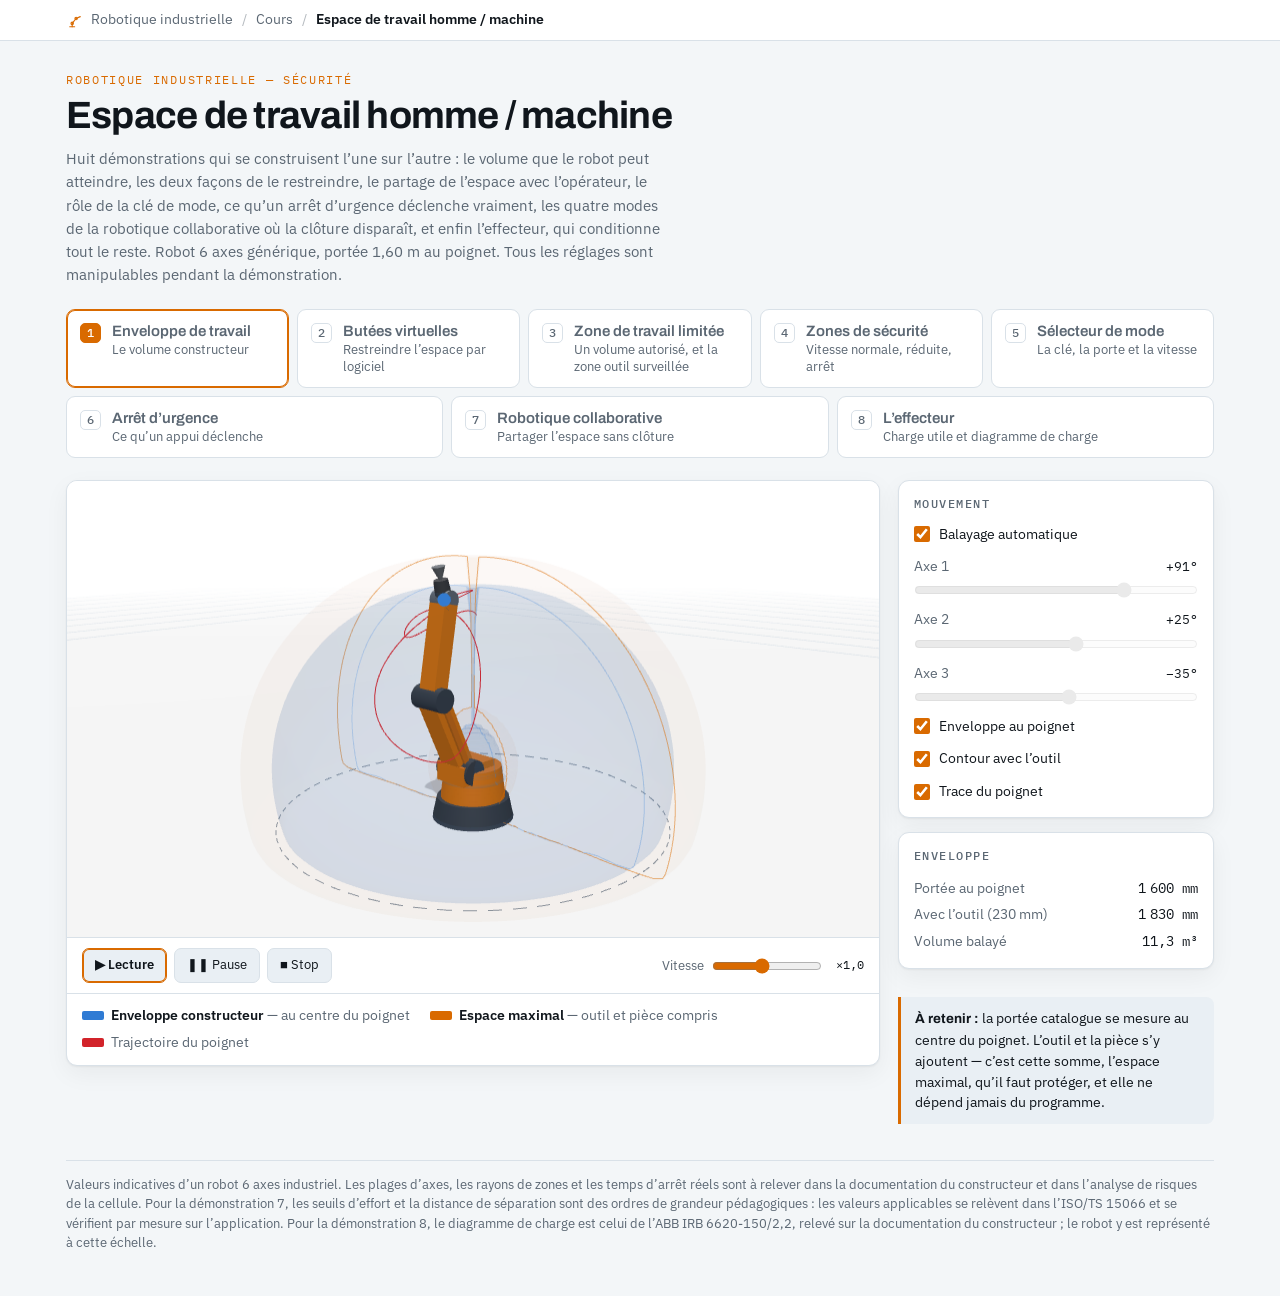
==== cours/securite-espace-travail/index.html @ 94cafb74 "Retirer le scrutateur décoratif planté dans la zone d'arrêt du cours Co-Authored-By: Claude Opus 5 <" ====
<!doctype html>
<html lang="fr">
<head>
<meta charset="utf-8">
<meta name="viewport" content="width=device-width,initial-scale=1,viewport-fit=cover">
<title>Espace de travail homme / machine — Robotique industrielle</title>
<meta name="description" content="Huit démonstrations 3D interactives sur la sécurité d’une cellule robotisée : enveloppe de travail, butées virtuelles, zone de travail limitée, zones de sécurité, sélecteur de mode, arrêt d’urgence, robotique collaborative, effecteur.">
<meta name="color-scheme" content="light dark">
<meta property="og:type" content="article">
<meta property="og:title" content="Espace de travail homme / machine">
<meta property="og:description" content="Huit démonstrations 3D interactives sur la sécurité d’une cellule robotisée : enveloppe de travail, butées virtuelles, zone de travail limitée, zones de sécurité, sélecteur de mode, arrêt d’urgence, robotique collaborative, effecteur.">
<link rel="icon" href="data:image/svg+xml,%3Csvg xmlns='http://www.w3.org/2000/svg' viewBox='0 0 100 100'%3E%3Ctext y='.9em' font-size='90'%3E%F0%9F%A6%BE%3C/text%3E%3C/svg%3E">
<link rel="preconnect" href="https://fonts.gstatic.com" crossorigin>
<link rel="stylesheet" href="https://fonts.googleapis.com/css2?family=Archivo:wght@500;600;700&family=IBM+Plex+Mono:wght@400;500&family=IBM+Plex+Sans:wght@400;500;600&display=swap">
<style>
:root{
  --ground:#F3F6F8; --surface:#FFFFFF; --surface-2:#E9EFF4;
  --ink:#10161C; --muted:#5B6773; --line:#D9E1E8;
  --accent:#D96A00; --blue:#2F7BD4; --green:#17A05E; --amber:#C87E00; --red:#D2232A;
  --shadow:0 1px 2px rgba(16,22,28,.05),0 8px 24px rgba(16,22,28,.05);
}
@media (prefers-color-scheme:dark){
  :root:not([data-theme="light"]){
    --ground:#0D1218; --surface:#151B22; --surface-2:#1D242D;
    --ink:#E8EDF2; --muted:#94A1AE; --line:#29323C;
    --accent:#FF8C22; --blue:#63A5EF; --green:#33C183; --amber:#F0A93B; --red:#F1564F;
    --shadow:0 1px 2px rgba(0,0,0,.4),0 10px 30px rgba(0,0,0,.35);
  }
}
:root[data-theme="dark"]{
  --ground:#0D1218; --surface:#151B22; --surface-2:#1D242D;
  --ink:#E8EDF2; --muted:#94A1AE; --line:#29323C;
  --accent:#FF8C22; --blue:#63A5EF; --green:#33C183; --amber:#F0A93B; --red:#F1564F;
  --shadow:0 1px 2px rgba(0,0,0,.4),0 10px 30px rgba(0,0,0,.35);
}
*{box-sizing:border-box}
[hidden]{display:none!important}
body{margin:0;background:var(--ground);color:var(--ink);
  font-family:"IBM Plex Sans",-apple-system,Segoe UI,sans-serif;font-size:15px;line-height:1.55;
  -webkit-font-smoothing:antialiased}
.wrap{max-width:1180px;margin:0 auto;padding-inline:16px;padding-block:30px 44px;
  display:flex;flex-direction:column;gap:22px}

/* ---------- en-tête ---------- */
.eyebrow{font-family:"IBM Plex Mono",monospace;font-size:12px;letter-spacing:.14em;
  text-transform:uppercase;color:var(--accent);margin:0 0 6px}
h1{font-family:Archivo,sans-serif;font-weight:700;font-size:clamp(26px,4.4vw,38px);line-height:1.1;
  letter-spacing:-.02em;margin:0;text-wrap:balance}
.lede{color:var(--muted);max-width:66ch;margin:10px 0 0}

/* ---------- onglets : une progression, donc numérotés ---------- */
.rail{display:flex;gap:8px;flex-wrap:wrap}
.tab{flex:1 1 210px;display:flex;gap:11px;align-items:flex-start;text-align:left;
  background:var(--surface);border:1px solid var(--line);border-radius:9px;padding:11px 13px;
  color:var(--ink);font:inherit;cursor:pointer;transition:border-color .15s,box-shadow .15s}
.tab:hover{border-color:var(--muted)}
.tab.on{border-color:var(--accent);box-shadow:inset 0 0 0 1px var(--accent)}
.tab .num{font-family:"IBM Plex Mono",monospace;font-size:12px;font-weight:500;
  color:var(--muted);border:1px solid var(--line);border-radius:5px;padding:1px 6px;margin-top:2px}
.tab.on .num{color:#fff;background:var(--accent);border-color:var(--accent)}
.tab b{display:block;font-family:Archivo,sans-serif;font-weight:600;font-size:15px}
.tab span{display:block;color:var(--muted);font-size:13px;line-height:1.35}
.tab:focus-visible{outline:2px solid var(--accent);outline-offset:2px}

/* ---------- scène ---------- */
.stage{display:grid;grid-template-columns:minmax(0,1fr) 316px;gap:18px;align-items:start}
@media (max-width:920px){.stage{grid-template-columns:minmax(0,1fr)}}
.viewport{background:var(--surface);border:1px solid var(--line);border-radius:11px;
  overflow:hidden;box-shadow:var(--shadow)}
.frame{position:relative;aspect-ratio:16/9;max-width:100%}
.frame canvas{position:absolute;inset:0;width:100%;height:100%;display:block}
.badge{position:absolute;right:14px;bottom:14px;padding:8px 14px;border-radius:7px;
  font-family:Archivo,sans-serif;font-weight:600;font-size:14px;color:#fff;background:var(--muted)}
.badge[data-state="ok"]{background:var(--green)}
.badge[data-state="warn"]{background:var(--amber)}
.badge[data-state="stop"]{background:var(--red)}
.flash{position:absolute;left:50%;top:14px;transform:translateX(-50%);background:var(--red);color:#fff;
  padding:7px 14px;border-radius:7px;font-family:Archivo,sans-serif;font-weight:600;font-size:14px}
.legend{display:flex;flex-wrap:wrap;gap:6px 20px;padding:11px 15px 13px;
  border-top:1px solid var(--line);font-size:13.5px;color:var(--muted)}
.legend b{color:var(--ink);font-weight:600}
.legend i{display:inline-block;width:22px;height:9px;border-radius:2px;margin-right:7px;
  vertical-align:baseline}

/* ---------- panneau de commande ---------- */
.panel{display:flex;flex-direction:column;gap:14px}
.card{background:var(--surface);border:1px solid var(--line);border-radius:11px;padding:14px 15px;
  box-shadow:var(--shadow);display:flex;flex-direction:column;gap:11px}
.card h3{margin:0;font-family:"IBM Plex Mono",monospace;font-size:11.5px;font-weight:500;
  letter-spacing:.13em;text-transform:uppercase;color:var(--muted)}
.ctl{display:flex;flex-direction:column;gap:5px}
.ctl label{display:flex;justify-content:space-between;align-items:baseline;gap:10px;
  font-size:13.5px;color:var(--muted)}
.ctl label .val{font-family:"IBM Plex Mono",monospace;font-size:13px;color:var(--ink);
  font-variant-numeric:tabular-nums}
input[type=range]{width:100%;accent-color:var(--accent);margin:0}
input[type=range]:disabled{opacity:.4}
.check{display:flex;align-items:center;gap:9px;font-size:14px;cursor:pointer}
.check input{accent-color:var(--accent);width:16px;height:16px;margin:0}
.btns{display:flex;flex-direction:column;gap:7px}
.btns button{font:inherit;font-size:13.5px;text-align:left;background:var(--surface-2);
  border:1px solid var(--line);border-radius:8px;padding:9px 12px;color:var(--ink);cursor:pointer}
.btns button:hover:not(:disabled){border-color:var(--muted)}
.btns button:disabled{opacity:.42;cursor:default}
.btns button.danger:not(:disabled){background:var(--red);border-color:var(--red);color:#fff;
  font-weight:600}
.btns button:focus-visible{outline:2px solid var(--accent);outline-offset:2px}
.hint{margin:0;font-size:13px;color:var(--muted);line-height:1.45}
.rows{display:flex;flex-direction:column;gap:2px}
.row{display:flex;justify-content:space-between;gap:12px;font-size:13.5px;
  font-variant-numeric:tabular-nums;padding:2px 0}
.row span:first-child{color:var(--muted)}
.row span:last-child{font-family:"IBM Plex Mono",monospace}
.row.hit span{color:var(--red);font-weight:600}
.row.hit span:first-child{color:var(--muted);font-weight:500}
.transport{display:flex;gap:7px;padding:10px 15px;border-top:1px solid var(--line);
  align-items:center}
.transport button{font:inherit;font-size:13px;background:var(--surface-2);border:1px solid var(--line);
  border-radius:7px;padding:6px 12px;color:var(--ink);cursor:pointer}
.transport button:hover{border-color:var(--muted)}
.transport button.on{border-color:var(--accent);box-shadow:inset 0 0 0 1px var(--accent);
  font-weight:600}
.transport button:focus-visible{outline:2px solid var(--accent);outline-offset:2px}
.transport .spd{margin-left:auto;display:flex;align-items:center;gap:8px;font-size:12.5px;
  color:var(--muted)}
.transport .spd input{width:110px}
.transport .spd span{font-family:"IBM Plex Mono",monospace;font-size:12px;color:var(--ink);
  font-variant-numeric:tabular-nums;min-width:34px;text-align:right}
.abar{margin-top:20px}
.abar .hd{display:flex;align-items:baseline;gap:8px;font-size:13px;color:var(--muted)}
.abar .hd .nm{font-family:Archivo,sans-serif;font-weight:600;font-size:13.5px;color:var(--ink);
  white-space:nowrap}
.abar .hd .rg{margin-left:auto;text-align:right;white-space:nowrap;font-variant-numeric:tabular-nums}
.abar .hd .ok{color:var(--green);font-weight:600}
.abar .hd .ko{color:var(--red);font-weight:600}
.abar .hd .off{color:var(--muted)}
.abar .bar{position:relative;height:26px;margin-top:16px}
.abar .track{position:absolute;left:8px;right:8px;top:9px;height:10px;border-radius:5px;
  background:#f6dcde;border:1px solid #e6c3c6}
.abar .allow{position:absolute;top:-1px;bottom:-1px;background:#bde5cf;border:1px solid var(--green);
  border-radius:5px}
.abar .cur{position:absolute;top:-4px;bottom:-4px;width:2px;background:var(--ink);
  transform:translateX(-50%);border-radius:1px}
.abar .cur .cv{position:absolute;left:50%;bottom:calc(100% + 4px);transform:translateX(-50%);
  background:var(--ink);color:var(--surface);border-radius:4px;padding:1px 6px;font-size:11.5px;
  font-weight:700;font-variant-numeric:tabular-nums}
.abar.lim .cur,.abar.lim .cur .cv{background:var(--red)}
.abar .ends{display:flex;justify-content:space-between;font-size:11.5px;color:var(--muted);
  font-variant-numeric:tabular-nums;margin-top:3px}
.abar input[type=range]{position:absolute;left:0;top:5px;width:100%;height:18px;margin:0;
  background:none;pointer-events:none;-webkit-appearance:none;appearance:none}
.abar input[type=range]::-webkit-slider-runnable-track{background:none;height:18px}
.abar input[type=range]::-moz-range-track{background:none;height:18px}
.abar input[type=range]::-webkit-slider-thumb{-webkit-appearance:none;pointer-events:auto;
  width:16px;height:16px;border-radius:50%;background:var(--surface);border:2px solid var(--green);
  cursor:ew-resize;box-shadow:0 1px 3px rgba(16,22,28,.25)}
.abar input[type=range]::-moz-range-thumb{pointer-events:auto;width:16px;height:16px;
  border-radius:50%;background:var(--surface);border:2px solid var(--green);cursor:ew-resize;
  box-shadow:0 1px 3px rgba(16,22,28,.25)}
.abar input[type=range]:disabled::-webkit-slider-thumb{border-color:var(--line);opacity:.5;cursor:default}
.abar input[type=range]:disabled::-moz-range-thumb{border-color:var(--line);opacity:.5;cursor:default}
.strip{display:flex;gap:10px;padding:11px 15px 13px;border-top:1px solid var(--line)}
.strip .cell{flex:1;border:1px solid var(--line);border-radius:8px;padding:7px 10px}
.strip .cell.lim{border-color:var(--red);box-shadow:0 0 0 2px rgba(210,35,42,.14)}
.strip .top{display:flex;align-items:baseline;gap:8px}
.strip .nm{font-family:Archivo,sans-serif;font-weight:600;font-size:13.5px}
.strip .vv{margin-left:auto;font-family:Archivo,sans-serif;font-weight:700;font-size:19px;
  font-variant-numeric:tabular-nums}
.strip .cell.lim .vv{color:var(--red)}
.strip .bot{display:flex;gap:12px;font-size:12px;margin-top:2px}
.strip .ok{color:var(--green)}
.strip .ko{color:var(--red)}
.strip .off{color:var(--muted)}
@media (max-width:620px){.strip{flex-direction:column}}
/* --- phrase vivante sous le diagramme de charge --- */
.phrase{margin:0;font-size:14px;line-height:1.45;border-left:3px solid var(--accent);
  padding:9px 12px;background:var(--surface-2);border-radius:0 8px 8px 0}
.phrase b{font-family:Archivo,sans-serif;font-weight:600;font-variant-numeric:tabular-nums}

/* --- diagramme de charge --- */
.diag{display:block;width:100%;height:auto;color:var(--ink)}
.diag text{font-family:"IBM Plex Sans",sans-serif;fill:var(--muted)}
.diag .ax{stroke:var(--line);stroke-width:1;fill:none}
.diag .cv{fill:none;stroke:var(--blue);stroke-width:1.4;opacity:.75}
.diag .cv.sel{stroke:var(--accent);stroke-width:2.2;opacity:1}
.diag .fillok{fill:var(--green);opacity:.10}

/* --- listes clé / valeur (panneau latéral) --- */
.kv{display:flex;flex-direction:column;gap:10px}
.kv .r{display:grid;grid-template-columns:1fr;gap:1px}
.kv .k{font-family:"IBM Plex Mono",monospace;font-size:11px;letter-spacing:.06em;color:var(--accent)}
.kv .v{font-size:13.5px;line-height:1.45;color:var(--muted)}
.kv .v b{font-weight:600;color:var(--ink)}

/* --- panneau de vitesse (vue sélecteur de mode) --- */
.hudstack{position:absolute;right:14px;bottom:14px;display:flex;flex-direction:column;
  align-items:stretch;gap:8px;max-width:calc(100% - 28px)}
.hudstack .badge{position:static;text-align:center}
.spdpan{background:var(--surface);border:1px solid var(--line);
  border-radius:10px;padding:9px 13px 11px;box-shadow:var(--shadow);min-width:196px}
.spdpan .ttl{font-family:"IBM Plex Mono",monospace;font-size:10.5px;letter-spacing:.11em;
  text-transform:uppercase;color:var(--muted)}
.spdpan .big{font-family:Archivo,sans-serif;font-weight:700;font-size:25px;letter-spacing:-.02em;
  line-height:1.2;font-variant-numeric:tabular-nums}
.spdpan .big em{font-style:normal;font-size:13px;font-weight:500;color:var(--muted)}
.spdpan .trk{position:relative;height:9px;border-radius:5px;background:var(--surface-2);margin-top:6px}
.spdpan .trk i{display:block;height:100%;border-radius:5px;background:var(--green);
  transition:width .25s ease,background .25s ease}
.spdpan .trk b{position:absolute;top:-4px;bottom:-4px;left:16.7%;width:2px;background:var(--red)}
.spdpan .cap{display:flex;justify-content:space-between;font-size:10.5px;color:var(--muted);
  margin-top:4px;font-variant-numeric:tabular-nums}
.spdpan .cmt{font-size:11.5px;margin-top:5px;max-width:21ch;color:var(--muted)}
.spdpan[data-state="warn"] .trk i{background:var(--amber)}
.spdpan[data-state="stop"] .trk i{background:var(--red)}
@media (max-width:620px){.spdpan{display:none}}

/* --- gâchette à trois positions --- */
.swfig{display:block;width:100%;height:auto;color:var(--ink);margin:2px 0 6px}
#m-lever{transition:transform .2s ease}
#m-sw[data-pos="0"] #m-lever{transform:translateY(-20px)}
#m-sw[data-pos="1"] #m-lever{transform:translateY(0)}
#m-sw[data-pos="2"] #m-lever{transform:translateY(20px)}
#m-sw[data-pos="0"] #m-lamp,#m-sw[data-pos="2"] #m-lamp{fill:var(--red)}
#m-sw[data-pos="1"] #m-lamp{fill:var(--green)}
#m-sw.off{opacity:.55}
.swbtn{display:flex;gap:6px;flex-wrap:wrap}
.swbtn button{flex:1 1 86px;font:inherit;font-size:12.5px;background:var(--surface-2);
  border:1px solid var(--line);border-radius:7px;padding:6px 8px;color:var(--ink);cursor:pointer}
.swbtn button.on{border-color:var(--accent);box-shadow:inset 0 0 0 1px var(--accent);font-weight:600}
.swbtn button:disabled{opacity:.45;cursor:default}
.swbtn button:focus-visible{outline:2px solid var(--accent);outline-offset:2px}
@media (prefers-reduced-motion:reduce){#m-lever{transition:none}}

.chip{position:absolute;transform:translate(-50%,-50%);white-space:nowrap;text-align:center;
  background:var(--surface);border:1px solid var(--line);border-radius:8px;padding:5px 9px;
  font-size:12px;line-height:1.35;box-shadow:var(--shadow);pointer-events:none}
.chip .hd{font-family:Archivo,sans-serif;font-weight:600;font-size:13px}
.chip .hd em{font-style:normal;font-variant-numeric:tabular-nums;margin-left:6px}
.chip .ok{color:var(--green)}
.chip .ko{color:var(--red)}
.chip.lim{border-color:var(--red);box-shadow:0 0 0 2px rgba(210,35,42,.16)}
.big{display:flex;align-items:baseline;justify-content:space-between;gap:12px}
.big .n{font-family:Archivo,sans-serif;font-weight:700;font-size:26px;letter-spacing:-.02em}
.big .n.cut{color:var(--green)}
.note{border-left:3px solid var(--accent);background:var(--surface-2);border-radius:0 8px 8px 0;
  padding:11px 14px;font-size:13.5px;color:var(--ink)}
.note b{font-family:Archivo,sans-serif}
.warn{border-left:3px solid var(--red);background:var(--surface-2);border-radius:0 8px 8px 0;
  padding:11px 14px;font-size:13.5px}
.warn b{color:var(--red)}
footer{color:var(--muted);font-size:12.5px;border-top:1px solid var(--line);padding-top:14px}
@media (prefers-reduced-motion:reduce){*{transition:none!important}}

/* --- fil d'Ariane ajouté pour l'intégration au site --- */
.crumb{border-bottom:1px solid var(--line);background:var(--surface);font-size:14px}
.crumb .in{max-width:1180px;margin:0 auto;padding:9px 16px;display:flex;align-items:center;
  gap:9px;color:var(--muted);flex-wrap:wrap}
.crumb a{text-decoration:none;color:var(--muted);display:inline-flex;align-items:center;gap:7px}
.crumb a:hover{color:var(--ink)}
.crumb a:focus-visible{outline:2px solid var(--accent);outline-offset:2px;border-radius:4px}
.crumb svg{display:block;width:18px;height:18px;color:var(--accent)}
.crumb .sep{opacity:.45}
.crumb b{color:var(--ink);font-weight:600}
</style>

</head>
<body>
<div class="crumb"><div class="in"><a href="../../index.html"><svg viewBox="0 0 48 48" fill="none" stroke="currentColor" stroke-width="3" stroke-linecap="round" stroke-linejoin="round" aria-hidden="true"><path d="M10 42h13"/><path d="M16.5 42V33"/><path d="M16.5 33 L27 20"/><path d="M27 20 L38 15"/><circle cx="16.5" cy="33" r="3.2"/><circle cx="27" cy="20" r="3.2"/></svg> Robotique industrielle</a><span class="sep">/</span><a href="../index.html">Cours</a><span class="sep">/</span><b>Espace de travail homme / machine</b></div></div>
<div class="wrap">
  <header>
    <p class="eyebrow">Robotique industrielle — sécurité</p>
    <h1>Espace de travail homme / machine</h1>
    <p class="lede">Huit démonstrations qui se construisent l’une sur l’autre : le volume que le
      robot peut atteindre, les deux façons de le restreindre, le partage de l’espace avec
      l’opérateur, le rôle de la clé de mode, ce qu’un arrêt d’urgence déclenche vraiment, les
      quatre modes de la robotique collaborative où la clôture disparaît, et enfin l’effecteur,
      qui conditionne tout le reste. Robot 6 axes générique, portée 1,60 m au poignet. Tous les
      réglages sont manipulables pendant la démonstration.</p>
  </header>

  <nav class="rail" role="tablist" aria-label="Démonstrations">
    <button class="tab on" role="tab" aria-selected="true" data-view="enveloppe">
      <span class="num">1</span><span><b>Enveloppe de travail</b>
      <span>Le volume constructeur</span></span></button>
    <button class="tab" role="tab" aria-selected="false" data-view="butees">
      <span class="num">2</span><span><b>Butées virtuelles</b>
      <span>Restreindre l’espace par logiciel</span></span></button>
    <button class="tab" role="tab" aria-selected="false" data-view="zoneoutil">
      <span class="num">3</span><span><b>Zone de travail limitée</b>
      <span>Un volume autorisé, et la zone outil surveillée</span></span></button>
    <button class="tab" role="tab" aria-selected="false" data-view="zones">
      <span class="num">4</span><span><b>Zones de sécurité</b>
      <span>Vitesse normale, réduite, arrêt</span></span></button>
    <button class="tab" role="tab" aria-selected="false" data-view="modes">
      <span class="num">5</span><span><b>Sélecteur de mode</b>
      <span>La clé, la porte et la vitesse</span></span></button>
    <button class="tab" role="tab" aria-selected="false" data-view="urgence">
      <span class="num">6</span><span><b>Arrêt d’urgence</b>
      <span>Ce qu’un appui déclenche</span></span></button>
    <button class="tab" role="tab" aria-selected="false" data-view="collab">
      <span class="num">7</span><span><b>Robotique collaborative</b>
      <span>Partager l’espace sans clôture</span></span></button>
    <button class="tab" role="tab" aria-selected="false" data-view="effecteur">
      <span class="num">8</span><span><b>L’effecteur</b>
      <span>Charge utile et diagramme de charge</span></span></button>
  </nav>

  <div class="stage">
    <div class="viewport">
      <div class="frame pane" data-view="enveloppe"><canvas id="cv-enveloppe"></canvas></div>
      <div class="frame pane" data-view="butees" hidden>
        <canvas id="cv-butees"></canvas>
        <div id="b-chips"></div>
      </div>
      <div class="frame pane" data-view="zoneoutil" hidden>
        <canvas id="cv-zoneoutil"></canvas>
        <div id="o-chips"></div>
        <div class="badge" id="o-badge" data-state="ok">Dans la zone</div>
      </div>
      <div class="frame pane" data-view="zones" hidden>
        <canvas id="cv-zones"></canvas>
        <div class="badge" id="z-badge">Vitesse normale</div>
      </div>
      <div class="frame pane" data-view="modes" hidden>
        <canvas id="cv-modes"></canvas>
        <div class="hudstack">
          <div class="spdpan" id="m-spdpan" data-state="ok">
            <div class="ttl">Vitesse au point outil</div>
            <div class="big"><span id="m-spv">1 500</span> <em>mm/s</em></div>
            <div class="trk"><i id="m-spb" style="width:100%"></i><b></b></div>
            <div class="cap"><span>0</span><span>1 500 mm/s</span></div>
            <div class="cmt" id="m-spnote">Vitesse de production</div>
          </div>
          <div class="badge" id="m-badge" data-state="ok">Vitesse normale</div>
        </div>
      </div>
      <div class="frame pane" data-view="urgence" hidden>
        <canvas id="cv-urgence"></canvas>
        <div class="badge" id="u-badge" data-state="ok">En production</div>
      </div>
      <div class="frame pane" data-view="collab" hidden>
        <canvas id="cv-collab"></canvas>
        <div class="hudstack">
          <div class="spdpan" id="c-pan" data-state="ok">
            <div class="ttl">Vitesse au point outil</div>
            <div class="big"><span id="c-spv">0</span> <em>mm/s</em></div>
            <div class="trk"><i id="c-spb" style="width:0%"></i><b style="left:25%"></b></div>
            <div class="cap"><span>0</span><span>1 000 mm/s</span></div>
            <div class="cmt" id="c-cmt">—</div>
          </div>
          <div class="badge" id="c-badge" data-state="ok">—</div>
        </div>
      </div>
      <div class="frame pane" data-view="effecteur" hidden>
        <canvas id="cv-effecteur"></canvas>
        <div id="f-chips"></div>
        <div class="badge" id="f-badge" data-state="ok">Charge admissible</div>
      </div>

      <div class="transport" id="transport">
        <button type="button" id="tp-play" class="on">▶ Lecture</button>
        <button type="button" id="tp-pause">❚❚ Pause</button>
        <button type="button" id="tp-stop">■ Stop</button>
        <label class="spd">Vitesse <input type="range" id="tp-speed" min="20" max="200" step="10" value="100"><span id="tp-spv">×1,0</span></label>
      </div>
      <div class="legend pane" data-view="enveloppe">
        <span><i style="background:var(--blue)"></i><b>Enveloppe constructeur</b> — au centre du poignet</span>
        <span><i style="background:var(--accent)"></i><b>Espace maximal</b> — outil et pièce compris</span>
        <span><i style="background:var(--red)"></i>Trajectoire du poignet</span>
      </div>
      <div class="legend pane" data-view="modes" hidden>
        <span>La clé de l’armoire conditionne la vitesse autorisée et ce qui se passe quand la
          porte s’ouvre ; en manuel, la gâchette du pendant commande la puissance des moteurs.</span>
      </div>
      <div class="legend pane" data-view="zoneoutil" hidden>
        <span><i style="background:var(--green)"></i><b>Volume autorisé</b> déclaré dans le contrôleur</span>
        <span><i style="background:var(--accent)"></i><b>Volume de l’outil</b> surveillé</span>
        <span>Ici le point piloté est la <b>pointe de l’outil</b>, pas le poignet</span>
      </div>
      <div class="legend pane" data-view="urgence" hidden>
        <span>Le bouton coup-de-poing est à gauche. Suivez les quatre étapes : appuyer,
          déverrouiller, réarmer, relancer.</span>
      </div>
      <div class="legend pane" data-view="collab" hidden>
        <span><i style="background:var(--green)"></i><b>Espace de collaboration</b> — partagé
          en permanence, sans clôture</span>
        <span><i style="background:var(--red)"></i><b>Distance de séparation</b> — recalculée
          en continu (mode 3)</span>
        <span>Les quatre modes de collaboration&nbsp;: un même poste en enchaîne souvent
          plusieurs selon les phases.</span>
      </div>
      <div class="legend pane" data-view="effecteur" hidden>
        <span><i style="background:var(--blue)"></i><b>Bride</b> — interface mécanique ISO 9409‑1</span>
        <span><i style="background:var(--accent)"></i><b>Centre de gravité</b> de l’outil et de la pièce</span>
        <span><i style="background:var(--green)"></i>Point outil (TCP)</span>
        <span><i style="background:#8d99a6"></i>Charge utile — préhenseur et pièce</span>
      </div>
      <div class="legend pane" data-view="zones" hidden>
        <span><i style="background:var(--green)"></i>Détection — vitesse normale</span>
        <span><i style="background:var(--amber)"></i>Ralentissement — ≤ 250 mm/s</span>
        <span><i style="background:var(--red)"></i>Arrêt de sécurité</span>
      </div>
    </div>

    <aside class="panel">
      <!-- ============ 1. ENVELOPPE ============ -->
      <div class="pane" data-view="enveloppe" style="display:contents">
        <div class="card">
          <h3>Mouvement</h3>
          <label class="check"><input type="checkbox" id="e-auto" checked> Balayage automatique</label>
          <div class="ctl"><label for="e-s1">Axe 1 <span class="val" id="e-q1">+0°</span></label>
            <input type="range" id="e-s1" min="-180" max="180" step="1" value="35"></div>
          <div class="ctl"><label for="e-s2">Axe 2 <span class="val" id="e-q2">+0°</span></label>
            <input type="range" id="e-s2" min="-90" max="110" step="1" value="40"></div>
          <div class="ctl"><label for="e-s3">Axe 3 <span class="val" id="e-q3">+0°</span></label>
            <input type="range" id="e-s3" min="-150" max="60" step="1" value="-70"></div>
          <label class="check"><input type="checkbox" id="e-env" checked> Enveloppe au poignet</label>
          <label class="check"><input type="checkbox" id="e-envtool" checked> Contour avec l’outil</label>
          <label class="check"><input type="checkbox" id="e-trail" checked> Trace du poignet</label>
        </div>
        <div class="card">
          <h3>Enveloppe</h3>
          <div class="rows">
            <div class="row"><span>Portée au poignet</span><span id="e-reach">—</span></div>
            <div class="row"><span>Avec l’outil (230 mm)</span><span id="e-reacht">—</span></div>
            <div class="row"><span>Volume balayé</span><span id="e-vol">—</span></div>
          </div>
        </div>
        <p class="note"><b>À retenir :</b> la portée catalogue se mesure au centre du poignet.
          L’outil et la pièce s’y ajoutent — c’est cette somme, l’espace maximal, qu’il faut
          protéger, et elle ne dépend jamais du programme.</p>
      </div>

      <!-- ============ 2. BUTÉES ============ -->
      <div class="pane" data-view="butees" hidden style="display:contents">
        <div class="card">
          <h3>Plages d’axes</h3>
          <div class="abar" id="b-bar1">
            <div class="hd"><span class="nm">Axe 1</span><span class="rg" id="b-rg1"></span></div>
            <div class="bar">
              <div class="track">
                <div class="allow" id="b-allow1"></div>
                <div class="cur" id="b-cur1"><span class="cv" id="b-cv1"></span></div>
              </div>
              <input type="range" id="b-min1" min="-180" max="180" step="5" value="-55">
              <input type="range" id="b-max1" min="-180" max="180" step="5" value="55">
            </div>
            <div class="ends"><span>-180°</span><span>180°</span></div>
            <label class="check" style="margin-top:8px"><input type="checkbox" id="b-on1" checked>
              Butée active sur cet axe</label>
          </div>
          <div class="abar" id="b-bar2">
            <div class="hd"><span class="nm">Axe 2</span><span class="rg" id="b-rg2"></span></div>
            <div class="bar">
              <div class="track">
                <div class="allow" id="b-allow2"></div>
                <div class="cur" id="b-cur2"><span class="cv" id="b-cv2"></span></div>
              </div>
              <input type="range" id="b-min2" min="-90" max="110" step="5" value="-10">
              <input type="range" id="b-max2" min="-90" max="110" step="5" value="75">
            </div>
            <div class="ends"><span>-90°</span><span>110°</span></div>
            <label class="check" style="margin-top:8px"><input type="checkbox" id="b-on2" checked>
              Butée active sur cet axe</label>
          </div>
          <div class="abar" id="b-bar3">
            <div class="hd"><span class="nm">Axe 3</span><span class="rg" id="b-rg3"></span></div>
            <div class="bar">
              <div class="track">
                <div class="allow" id="b-allow3"></div>
                <div class="cur" id="b-cur3"><span class="cv" id="b-cv3"></span></div>
              </div>
              <input type="range" id="b-min3" min="-150" max="60" step="5" value="-120">
              <input type="range" id="b-max3" min="-150" max="60" step="5" value="-15">
            </div>
            <div class="ends"><span>-150°</span><span>60°</span></div>
            <label class="check" style="margin-top:8px"><input type="checkbox" id="b-on3" checked>
              Butée active sur cet axe</label>
          </div>
        </div>
        <div class="card">
          <h3>Volume à protéger</h3>
          <div class="rows">
            <div class="row"><span>Constructeur</span><span id="b-vfull">—</span></div>
            <div class="row"><span>Après butées</span><span id="b-vsoft">—</span></div>
          </div>
          <div class="big"><span>Réduction</span><span class="n cut" id="b-red">—</span></div>
        </div>
        <p class="note"><b>À retenir :</b> la piste rouge est l’amplitude constructeur, le segment
          vert ce que les butées laissent, et le repère noir la position réelle de l’axe. Déplacez
          les poignées vertes pour resserrer une plage.</p>
      </div>

      <!-- ============ 3. ZONE OUTIL ============ -->
      <div class="pane" data-view="zoneoutil" hidden style="display:contents">
        <div class="card">
          <h3>Surveillance</h3>
          <label class="check"><input type="checkbox" id="o-tool"> Surveiller le volume de l’outil</label>
          <div class="rows">
            <div class="row"><span>Objet surveillé</span><span id="o-obj">—</span></div>
            <div class="row"><span>Marge conservée</span><span id="o-marge">—</span></div>
            <div class="row"><span>Distance à la paroi</span><span id="o-dist">—</span></div>
            <div class="row" id="o-row"><span>État</span><span id="o-etat">—</span></div>
          </div>
        </div>
        <div class="card">
          <h3>Volume autorisé</h3>
          <div class="ctl"><label for="o-sx">Largeur <span class="val" id="o-lx">2 300 mm</span></label>
            <input type="range" id="o-sx" min="60" max="330" step="5" value="230"></div>
          <div class="ctl"><label for="o-sy">Hauteur <span class="val" id="o-ly">1 620 mm</span></label>
            <input type="range" id="o-sy" min="50" max="260" step="5" value="162"></div>
          <div class="ctl"><label for="o-sz">Profondeur <span class="val" id="o-lz">1 900 mm</span></label>
            <input type="range" id="o-sz" min="60" max="330" step="5" value="190"></div>
          <div class="rows">
            <div class="row"><span>Volume déclaré</span><span id="o-vol">—</span></div>
          </div>
        </div>
        <div class="card">
          <h3>Mouvement</h3>
          <label class="check"><input type="checkbox" id="o-auto" checked> Trajectoire automatique</label>
          <div class="ctl"><label for="o-dir">Orientation</label>
            <input type="range" id="o-dir" min="-120" max="120" step="1" value="0" disabled></div>
          <div class="ctl"><label for="o-ext">Avance vers la cible</label>
            <input type="range" id="o-ext" min="0" max="100" step="1" value="60" disabled></div>
        </div>
        <p class="note"><b>À retenir :</b> surveiller le point outil ne suffit pas — le corps de
          l’outil dépasse. En déclarant le volume de l’outil, le robot s’arrête une marge plus tôt.</p>
      </div>

      <!-- ============ 5. SÉLECTEUR DE MODE ============ -->
      <div class="pane" data-view="modes" hidden style="display:contents">
        <div class="card">
          <h3>Armoire de commande</h3>
          <label class="check"><input type="checkbox" id="m-cle"> Clé sur MANUEL</label>
          <label class="check"><input type="checkbox" id="m-porte-c"> Porte de l’enceinte ouverte</label>
          <label class="check"><input type="checkbox" id="m-dedans" disabled> Opérateur dans l’enceinte</label>
          <p class="hint" id="m-hint"></p>
        </div>
        <div class="card" id="m-sw" data-pos="1">
          <h3>Gâchette de validation</h3>
          <svg class="swfig" viewBox="0 0 300 116" role="img"
               aria-label="Gâchette de validation à trois positions : relâchée, moteurs hors puissance ; position intermédiaire, moteurs sous puissance ; enfoncée à fond, moteurs hors puissance.">
            <rect x="10" y="14" width="86" height="88" rx="10" fill="var(--surface-2)"/>
            <rect x="10" y="14" width="86" height="88" rx="10" fill="none"
                  stroke="currentColor" stroke-width="1.4"/>
            <line x1="53" y1="34" x2="53" y2="82" stroke="currentColor" stroke-width="1"
                  stroke-dasharray="3 4" fill="none"/>
            <circle cx="53" cy="38" r="2.6" fill="var(--muted)"/>
            <circle cx="53" cy="58" r="2.6" fill="var(--muted)"/>
            <circle cx="53" cy="78" r="2.6" fill="var(--muted)"/>
            <rect id="m-lever" x="26" y="48" width="54" height="20" rx="5" fill="var(--accent)"/>
            <text x="108" y="42" font-size="11.5" fill="currentColor">1 — relâchée</text>
            <text x="108" y="62" font-size="11.5" fill="currentColor">2 — intermédiaire</text>
            <text x="108" y="82" font-size="11.5" fill="currentColor">3 — à fond</text>
            <circle id="m-lamp" cx="252" cy="50" r="13" fill="var(--green)"/>
            <circle cx="252" cy="50" r="13" fill="none" stroke="currentColor" stroke-width="1.1" opacity=".4"/>
            <text x="252" y="80" font-size="10.5" text-anchor="middle" fill="var(--muted)">puissance</text>
            <text x="252" y="93" font-size="10.5" text-anchor="middle" fill="var(--muted)">moteurs</text>
          </svg>
          <div class="swbtn" role="group" aria-label="Position de la gâchette">
            <button type="button" data-p="0">1 — Relâchée</button>
            <button type="button" data-p="1" class="on">2 — Intermédiaire</button>
            <button type="button" data-p="2">3 — À fond</button>
          </div>
          <p class="hint" id="m-swcap"></p>
        </div>
        <div class="card kv">
          <h3>Les modes de marche</h3>
          <div class="r"><span class="k">AUTO</span><span class="v">Production : <b>personne dans
            la cellule</b>, protecteurs actifs, pleine vitesse.</span></div>
          <div class="r"><span class="k">MANUEL</span><span class="v">Vitesse réduite, <b>250 mm/s
            au plus</b> au point outil. Commande depuis le boîtier d’apprentissage uniquement.</span></div>
          <div class="r"><span class="k">SÉLECTEUR</span><span class="v">Verrouillable par clé :
            changer de mode est un acte volontaire et tracé.</span></div>
          <div class="r"><span class="k">ET</span><span class="v">En manuel, il faut la gâchette
            <b>et</b> l’ordre de marche maintenu. L’une sans l’autre ne fait rien bouger.</span></div>
        </div>
        <div class="card">
          <h3>État de la cellule</h3>
          <div class="rows">
            <div class="row"><span>Mode</span><span id="m-mode">—</span></div>
            <div class="row" id="m-rporte"><span>Porte</span><span id="m-porte">—</span></div>
            <div class="row" id="m-rgac"><span>Gâchette</span><span id="m-gacv">—</span></div>
            <div class="row" id="m-rvit"><span>Vitesse du robot</span><span id="m-vit">—</span></div>
          </div>
        </div>
        <p class="note"><b>À retenir :</b> la clé n’ouvre pas seulement un mode — elle décide de ce
          que devient le robot quand quelqu’un ouvre la porte. Et en manuel, rien ne bouge sans la
          gâchette du pendant.</p>
      </div>

      <!-- ============ 6. ARRÊT D’URGENCE ============ -->
      <div class="pane" data-view="urgence" hidden style="display:contents">
        <div class="card">
          <h3>Séquence</h3>
          <div class="btns">
            <button type="button" id="u-press" class="danger">Appuyer sur l’arrêt d’urgence</button>
            <button type="button" id="u-unlock">1 — Déverrouiller le bouton</button>
            <button type="button" id="u-arm">2 — Réarmer</button>
            <button type="button" id="u-go">3 — Relancer le programme</button>
          </div>
          <p class="hint" id="u-hint"></p>
        </div>
        <div class="card">
          <h3>État de la cellule</h3>
          <div class="rows">
            <div class="row" id="u-rmot"><span>Puissance moteurs</span><span id="u-mot">—</span></div>
            <div class="row" id="u-rfre"><span>Freins</span><span id="u-fre">—</span></div>
            <div class="row" id="u-rpro"><span>Programme</span><span id="u-pro">—</span></div>
            <div class="row"><span>Pince</span><span id="u-pin">—</span></div>
          </div>
        </div>
        <p class="note"><b>À retenir :</b> l’appui fige les mouvements, il ne met pas la cellule en
          état sûr — la pièce reste serrée. Et rien ne repart tout seul.</p>
      </div>

      <!-- ============ 4. ZONES ============ -->
      <div class="pane" data-view="zones" hidden style="display:contents">
        <div class="card">
          <h3>Opérateur</h3>
          <label class="check"><input type="checkbox" id="z-auto" checked> Déplacement automatique</label>
          <div class="ctl"><label for="z-d">Distance au robot <span class="val" id="z-dist">—</span></label>
            <input type="range" id="z-d" min="100" max="600" step="5" value="260" disabled></div>
          <div class="rows">
            <div class="row"><span>Zone détectée</span><span id="z-zone">—</span></div>
            <div class="row"><span>Vitesse du robot</span><span id="z-speed">—</span></div>
          </div>
        </div>
        <div class="card">
          <h3>Rayons des zones</h3>
          <div class="ctl"><label for="z-r1">Arrêt <span class="val" id="z-l1">1 950 mm</span></label>
            <input type="range" id="z-r1" min="80" max="350" step="5" value="195"></div>
          <div class="ctl"><label for="z-r2">Ralentissement <span class="val" id="z-l2">3 100 mm</span></label>
            <input type="range" id="z-r2" min="100" max="500" step="5" value="310"></div>
          <div class="ctl"><label for="z-r3">Détection <span class="val" id="z-l3">4 400 mm</span></label>
            <input type="range" id="z-r3" min="150" max="600" step="5" value="440"></div>
          <div class="rows">
            <div class="row"><span>Portée du robot</span><span id="z-reach">—</span></div>
          </div>
        </div>
        <p class="warn" id="z-warn" hidden><b>Zone d’arrêt trop petite :</b> l’opérateur peut
          entrer dans l’enveloppe du robot avant que l’arrêt ne soit déclenché.</p>
        <p class="note"><b>À retenir :</b> le dimensionnement des zones dépend de la vitesse
          d’approche de l’opérateur et du temps d’arrêt du robot, pas seulement de sa portée.</p>
      </div>

      <!-- ============ 7. COLLABORATIF ============ -->
      <div class="pane" data-view="collab" hidden style="display:contents">
        <div class="card">
          <h3>Mode de collaboration</h3>
          <div class="swbtn" id="c-modes" role="group" aria-label="Mode de collaboration">
            <button type="button" data-m="0" class="on">1 — Arrêt contrôlé</button>
            <button type="button" data-m="1">2 — Guidage manuel</button>
            <button type="button" data-m="2">3 — Vitesse et distance</button>
            <button type="button" data-m="3">4 — Puissance et force</button>
          </div>
          <p class="hint" id="c-mhint"></p>
        </div>
        <div class="card">
          <h3>Opérateur et consigne</h3>
          <label class="check"><input type="checkbox" id="c-auto" checked>
            Approche automatique</label>
          <div class="ctl"><label for="c-d">Distance au robot
            <span class="val" id="c-dv">—</span></label>
            <input type="range" id="c-d" min="40" max="520" step="5" value="260" disabled></div>
          <div class="ctl"><label for="c-v">Vitesse programmée
            <span class="val" id="c-vv">—</span></label>
            <input type="range" id="c-v" min="50" max="1000" step="10" value="600"></div>
        </div>
        <div class="card">
          <h3>Partie du corps exposée</h3>
          <div class="swbtn" id="c-body" role="group" aria-label="Partie du corps exposée">
            <button type="button" data-f="140" class="on">Main</button>
            <button type="button" data-f="160">Avant-bras</button>
            <button type="button" data-f="220">Cuisse</button>
          </div>
          <div class="rows">
            <div class="row"><span>Seuil en coincement</span><span id="c-fqs">—</span></div>
            <div class="row"><span>Seuil en contact transitoire</span><span id="c-ftr">—</span></div>
            <div class="row" id="c-rf"><span>Effort estimé au contact</span><span id="c-f">—</span></div>
          </div>
          <p class="hint">Ordres de grandeur pédagogiques. Les seuils réels se relèvent dans
            l’ISO/TS 15066 et se vérifient par mesure sur l’application. Tête et visage&nbsp;:
            contact non admis.</p>
        </div>
        <div class="card">
          <h3>État</h3>
          <div class="rows">
            <div class="row"><span>Distance opérateur</span><span id="c-dist">—</span></div>
            <div class="row" id="c-rs"><span>Distance de séparation</span><span id="c-S">—</span></div>
            <div class="row"><span>Vitesse effective</span><span id="c-veff">—</span></div>
            <div class="row" id="c-rva"><span>Vitesse admissible (mode 4)</span>
              <span id="c-va">—</span></div>
          </div>
        </div>
        <p class="warn" id="c-warn" hidden><b>Vitesse incompatible avec le seuil :</b> à cette
          vitesse programmée, l’effort au contact dépasse ce que la partie du corps exposée peut
          encaisser. Soit on descend à la vitesse admissible, soit ce n’est plus une application
          collaborative et il faut un autre moyen de protection.</p>
        <p class="note"><b>À retenir :</b> aucun de ces quatre modes n’est une propriété du
          robot. Ce sont des façons d’organiser le partage de l’espace, et chacun impose ses
          moyens — détection de présence pour les modes 1 et 3, dispositif de guidage avec
          validation pour le 2, maîtrise et mesure des efforts pour le 4.</p>
      </div>

      <!-- ============ 8. EFFECTEUR ============ -->
      <div class="pane" data-view="effecteur" hidden style="display:contents">
        <div class="card">
          <h3>Charge utile</h3>
          <p class="hint">L’ensemble <b>préhenseur + pièce</b> porté par la bride. C’est lui qui
            compte, pas la pièce seule.</p>
          <label class="check"><input type="checkbox" id="f-auto" checked>
            Démonstration : la charge maximale à chaque distance</label>
          <p class="hint" id="f-ahint"></p>
          <div class="ctl"><label for="f-m">Masse <span class="val" id="f-mv">100 kg</span></label>
            <input type="range" id="f-m" min="20" max="170" step="1" value="100"></div>
          <div class="ctl"><label for="f-z">Centre de gravité — Z <span class="val" id="f-zv">300 mm</span></label>
            <input type="range" id="f-z" min="0" max="900" step="10" value="300"></div>
          <div class="ctl"><label for="f-l">Centre de gravité — déport L <span class="val" id="f-lv">120 mm</span></label>
            <input type="range" id="f-l" min="0" max="600" step="10" value="120"></div>
          <div class="rows">
            <div class="row"><span>Distance au centre de bride</span><span id="f-d">—</span></div>
            <div class="row"><span>Moment sur la bride</span><span id="f-mom">—</span></div>
            <div class="row"><span>Inertie / axe de bride</span><span id="f-inert">—</span></div>
            <div class="row"><span>Masse admissible ici</span><span id="f-max">—</span></div>
            <div class="row" id="f-rverdict"><span>Diagramme de charge</span><span id="f-verdict">—</span></div>
          </div>
        </div>

        <div class="card">
          <h3>Diagramme de charge</h3>
          <svg class="diag" id="f-diag" viewBox="0 0 286 208" role="img"
               aria-label="Diagramme de charge : en abscisse le déport L du centre de gravité, en ordonnée sa distance Z à la bride. Une courbe par masse, de 60 à 155 kg ; le point de fonctionnement doit rester sous la courbe de sa masse.">
            <g id="f-curves"></g>
            <g id="f-axes"></g>
            <g id="f-pt"></g>
          </svg>
          <p class="phrase" id="f-phrase">—</p>
          <p class="hint">Courbes relevées sur la documentation <b>ABB IRB 6620‑150/2,2</b>.
            Chaque constructeur publie le sien, et il se lit toujours pareil : le point
            (L, Z) du centre de gravité doit rester <b>sous la courbe</b> de la masse portée.
            Plus le centre de gravité s’éloigne de la bride, moins on peut porter.</p>
        </div>

        <div class="card">
          <h3>Déclarer la charge au contrôleur</h3>
          <svg class="diag" viewBox="0 0 286 196" role="img"
               aria-label="Schéma de déclaration de la charge utile : le repère de la bride, les distances Lx, Ly et Lz jusqu'au centre de gravité, la masse, et les moments d'inertie Ix, Iy, Iz autour des axes du repère de charge.">
            <defs>
              <marker id="arF" viewBox="0 0 10 10" refX="9" refY="5" markerWidth="6" markerHeight="6" orient="auto-start-reverse">
                <path d="M0,0 L10,5 L0,10 z" fill="var(--blue)"/>
              </marker>
              <marker id="arG" viewBox="0 0 10 10" refX="9" refY="5" markerWidth="6" markerHeight="6" orient="auto-start-reverse">
                <path d="M0,0 L10,5 L0,10 z" fill="var(--muted)"/>
              </marker>
            </defs>
            <!-- bride -->
            <ellipse cx="74" cy="28" rx="30" ry="11" fill="var(--blue)" opacity=".2"/>
            <ellipse cx="74" cy="28" rx="30" ry="11" fill="none" stroke="var(--blue)" stroke-width="1.4"/>
            <text x="74" y="16" font-size="9.5" text-anchor="middle" fill="var(--blue)">bride — repère outil</text>
            <g stroke="var(--blue)" stroke-width="1.3" fill="none">
              <line x1="74" y1="28" x2="74" y2="58" marker-end="url(#arF)"/>
              <line x1="74" y1="28" x2="112" y2="40" marker-end="url(#arF)"/>
              <line x1="74" y1="28" x2="44" y2="44" marker-end="url(#arF)"/>
            </g>
            <text x="80" y="58" font-size="9" fill="var(--blue)">ZF</text>
            <text x="114" y="42" font-size="9" fill="var(--blue)">YF</text>
            <text x="34" y="48" font-size="9" fill="var(--blue)">XF</text>
            <!-- volume de la charge utile, déplacé et redimensionné par le script -->
            <g id="dc-body" transform="translate(172,124) scale(1)">
              <path d="M-46,-22 L34,-38 L80,-14 L0,4 Z" fill="var(--muted)" opacity=".10"/>
              <path d="M-46,-22 L34,-38 L80,-14 L0,4 Z M-46,-22 L-46,16 L0,40 L0,4 M0,40 L80,22 L80,-14"
                    fill="none" stroke="var(--muted)" stroke-width="1" stroke-dasharray="4 3"/>
            </g>
            <!-- cotes jusqu'au centre de gravité -->
            <g stroke="var(--muted)" stroke-width="1.2" fill="none">
              <line id="dc-lz" x1="74" y1="28" x2="74" y2="124" marker-end="url(#arG)"/>
              <line id="dc-lxy" x1="74" y1="124" x2="164" y2="124" marker-end="url(#arG)"/>
            </g>
            <text id="dc-tlz" x="62" y="82" font-size="9.5" text-anchor="end" fill="var(--muted)"
                  stroke="var(--surface)" stroke-width="3.2" paint-order="stroke">Lz</text>
            <text id="dc-tlxy" x="118" y="140" font-size="9.5" text-anchor="middle" fill="var(--muted)"
                  stroke="var(--surface)" stroke-width="3.2" paint-order="stroke">Lx, Ly</text>
            <!-- masse et centre de gravité -->
            <circle id="dc-ring" cx="172" cy="124" r="15" fill="none" stroke="var(--accent)"
                    stroke-width="1.2" opacity=".6"/>
            <circle id="dc-ball" cx="172" cy="124" r="9" fill="var(--accent)"/>
            <text id="dc-tm" x="192" y="112" font-size="9.5" font-weight="600"
                  fill="var(--accent)" stroke="var(--surface)" stroke-width="3.2"
                  paint-order="stroke">masse + cog</text>
            <!-- axes d'inertie -->
            <g id="dc-inert" stroke="var(--green)" stroke-width="1.3" fill="none"
               transform="translate(0,0)">
              <path d="M155,142 a18,8 0 1,0 34,-5" marker-end="url(#arF)" stroke="var(--green)"/>
              <path d="M196,131 a8,18 0 1,0 -5,-34" marker-end="url(#arF)" stroke="var(--green)"/>
            </g>
            <text x="143" y="184" font-size="9.5" text-anchor="middle" fill="var(--green)">Ix, Iy, Iz — axes d’inertie</text>
          </svg>
          <p class="hint">Le contrôleur a besoin de ces valeurs pour calculer son modèle
            dynamique. Une charge <b>mal déclarée</b> et c’est la trajectoire, les vibrations,
            l’usure des réducteurs — et la <b>distance d’arrêt</b> qui changent. Or c’est sur
            cette distance d’arrêt que sont dimensionnées les zones de sécurité.</p>
        </div>

        <div class="card kv">
          <h3>Ce qui caractérise un effecteur</h3>
          <div class="r"><span class="k">MASSE</span><span class="v">Préhenseur <b>et</b> pièce :
            c’est l’ensemble qui entre dans le diagramme de charge.</span></div>
          <div class="r"><span class="k">COG</span><span class="v">Centre de gravité : distance Z
            à la bride et déport L. C’est lui qui décide, bien plus que la masse seule.</span></div>
          <div class="r"><span class="k">AOM</span><span class="v">Axes d’inertie de la charge et
            moments associés : ils limitent les accélérations, donc le temps de cycle.</span></div>
          <div class="r"><span class="k">INTERFACE</span><span class="v">Bride normalisée
            <b>ISO 9409‑1</b> : diamètre, entraxe, centrage, détrompeur.</span></div>
          <div class="r"><span class="k">TCP</span><span class="v">Repère outil et point outil, à
            déclarer aussi — c’est le point piloté, et celui que surveillent les zones.</span></div>
          <div class="r"><span class="k">ÉNERGIES</span><span class="v">Air, électricité, signaux —
            et le comportement à la coupure : la pièce doit <b>rester tenue</b>.</span></div>
        </div>

        <div class="card">
          <h3>En application collaborative</h3>
          <label class="check"><input type="checkbox" id="f-safe"> Effecteur conçu pour le contact</label>
          <label class="check"><input type="checkbox" id="f-carter"> Outil cartérisé</label>
          <p class="hint" id="f-chint"></p>
        </div>

        <p class="note"><b>À retenir :</b> l’effecteur n’est pas un accessoire. Il change l’espace
          maximal, la charge admissible, la distance d’arrêt et le point piloté — et il décide à
          lui seul si une application peut être collaborative.</p>
      </div>
    </aside>
  </div>

  <footer>Valeurs indicatives d’un robot 6 axes industriel. Les plages d’axes, les rayons de
    zones et les temps d’arrêt réels sont à relever dans la documentation du constructeur et dans
    l’analyse de risques de la cellule. Pour la démonstration 7, les seuils d’effort et la
    distance de séparation sont des ordres de grandeur pédagogiques&nbsp;: les valeurs applicables
    se relèvent dans l’ISO/TS 15066 et se vérifient par mesure sur l’application. Pour la
    démonstration 8, le diagramme de charge est celui de l’ABB IRB 6620‑150/2,2, relevé sur la
    documentation du constructeur&nbsp;; le robot y est représenté à cette échelle.</footer>
</div>

<script src="../../assets/vendor/three.min.js"></script>
<script>
// ============================================================
//  Sécurité robotique — scènes 3D pédagogiques
//  Robot 6 axes générique type ABB IRB (portée ~1,65 m)
// ============================================================

const LIMITS = {
  // valeurs constructeur (indicatives, 6 axes industriel ~1,65 m)
  q1: { min: -180, max: 180 },
  q2: { min: -90, max: 110 },   // angle du bras depuis la verticale (+ = vers l'avant)
  q3: { min: -150, max: 60 },   // angle du coude (0 = avant-bras aligné sur le bras)
};

// butées virtuelles (logicielles) — plages réduites
const SOFT = {
  q1: { min: -55, max: 55 },
  q2: { min: -10, max: 75 },
  q3: { min: -120, max: -15 },
};

// L3 : coude -> centre du poignet (c'est là que se définit l'enveloppe constructeur)
// TOOL : longueur de l'outil au-delà du poignet
const GEO = { a1: 0.15, baseH: 0.18, turretH: 0.27, L2: 0.70, L3: 0.75, TOOL: 0.23 };
const TOOL_EXT = 0.23;
const SHOULDER_Y = GEO.baseH + GEO.turretH; // 0.45

const COL = {
  orange: 0xf07c00,
  orangeDark: 0xc96500,
  grey: 0x3b4149,
  lightGrey: 0xb9c0c8,
  steel: 0x8b949e,
  env: 0x2f7bd4,
  soft: 0x17a05e,
};

const d2r = (d) => (d * Math.PI) / 180;
const clamp = (v, a, b) => Math.min(b, Math.max(a, v));
const lerp = (a, b, t) => a + (b - a) * t;
const smooth = (t) => t * t * (3 - 2 * t);
// rampe 0->1->0
const pulse = (t, a, b, fade = 0.08) => {
  if (t < a || t > b) return 0;
  return Math.min(1, Math.min((t - a) / fade, (b - t) / fade));
};

// ------------------------------------------------------------
//  Cinématique directe (plan du bras) -> (r, y)
// ------------------------------------------------------------
function fk(q2deg, q3deg, ext = 0) {
  const q2 = d2r(q2deg), q3 = d2r(q3deg);
  const L = GEO.L3 + ext;
  const r = GEO.a1 + GEO.L2 * Math.sin(q2) + L * Math.sin(q2 + q3);
  const y = SHOULDER_Y + GEO.L2 * Math.cos(q2) + L * Math.cos(q2 + q3);
  return { r, y };
}

// ------------------------------------------------------------
//  Profil de l'enveloppe : balayage polaire autour de l'axe 1
// ------------------------------------------------------------
function envelopeProfile(lim, nBins = 132, ext = 0) {
  const C = { r: 0, y: SHOULDER_Y };
  const rmax = new Array(nBins).fill(-1);
  const rmin = new Array(nBins).fill(1e9);
  const PHI0 = -Math.PI / 2, PHI1 = Math.PI / 2;
  const N = 150;
  for (let i = 0; i <= N; i++) {
    const q2 = lerp(lim.q2.min, lim.q2.max, i / N);
    for (let j = 0; j <= N; j++) {
      const q3 = lerp(lim.q3.min, lim.q3.max, j / N);
      const p = fk(q2, q3, ext);
      if (p.y < 0.02) continue;
      const rr = Math.abs(p.r);
      const dx = rr - C.r, dy = p.y - C.y;
      const rad = Math.hypot(dx, dy);
      let phi = Math.atan2(dy, dx);
      phi = clamp(phi, PHI0, PHI1);
      const b = clamp(Math.floor(((phi - PHI0) / (PHI1 - PHI0)) * nBins), 0, nBins - 1);
      if (rad > rmax[b]) rmax[b] = rad;
      if (rad < rmin[b]) rmin[b] = rad;
    }
  }
  const outer = [], inner = [];
  for (let b = 0; b < nBins; b++) {
    if (rmax[b] < 0) continue;
    const phi = PHI0 + ((b + 0.5) / nBins) * (PHI1 - PHI0);
    const co = Math.cos(phi), si = Math.sin(phi);
    outer.push([C.r + rmax[b] * co, Math.max(0, C.y + rmax[b] * si)]);
    inner.push([C.r + rmin[b] * co, Math.max(0, C.y + rmin[b] * si)]);
  }
  inner.reverse();
  const pts = outer.concat(inner);
  // lissage léger
  const sm = pts.map((p, i) => {
    const a = pts[(i - 1 + pts.length) % pts.length], b = pts[(i + 1) % pts.length];
    return [(a[0] + 2 * p[0] + b[0]) / 4, (a[1] + 2 * p[1] + b[1]) / 4];
  });
  return sm.map((p) => [Math.max(0.001, p[0]), Math.max(0, p[1])]);
}

// ------------------------------------------------------------
//  Maillage de l'enveloppe (révolution partielle + capots)
// ------------------------------------------------------------
function buildEnvelope(THREE, lim, color, opacity, ext = 0) {
  const prof = envelopeProfile(lim, 132, ext);
  const v2 = prof.map((p) => new THREE.Vector2(p[0], p[1]));
  const span = Math.min(360, lim.q1.max - lim.q1.min);
  const phiLen = d2r(span);
  const phiStart = d2r(lim.q1.min) + Math.PI / 2; // +X pour q1=0
  const g = new THREE.LatheGeometry(v2, Math.max(24, Math.round(span / 3)), phiStart, phiLen);
  const mat = new THREE.MeshStandardMaterial({
    color, transparent: true, opacity, side: THREE.DoubleSide,
    depthWrite: false, roughness: 0.9, metalness: 0,
  });
  const grp = new THREE.Group();
  grp.add(new THREE.Mesh(g, mat));

  // capots latéraux si révolution partielle
  if (span < 359) {
    const shape = new THREE.Shape();
    v2.forEach((p, i) => (i ? shape.lineTo(p.x, p.y) : shape.moveTo(p.x, p.y)));
    shape.closePath();
    const sg = new THREE.ShapeGeometry(shape);
    for (const ang of [phiStart, phiStart + phiLen]) {
      const m = new THREE.Mesh(sg, mat);
      m.rotation.y = -ang + Math.PI / 2;
      // le shape est dans le plan XY -> on l'oriente sur le méridien
      m.rotation.set(0, 0, 0);
      m.applyMatrix4(new THREE.Matrix4().makeRotationY(Math.PI / 2 - ang));
      grp.add(m);
    }
  }

  // ligne de profil (silhouette) sur 2 méridiens
  const lp = prof.map((p) => new THREE.Vector3(p[0], p[1], 0));
  lp.push(lp[0].clone());
  const lg = new THREE.BufferGeometry().setFromPoints(lp);
  const lm = new THREE.LineBasicMaterial({ color, transparent: true, opacity: Math.min(1, opacity * 3.4) });
  const meridians = span < 359 ? [phiStart, phiStart + phiLen] : [Math.PI / 2, -Math.PI / 2];
  for (const ang of meridians) {
    const l = new THREE.Line(lg, lm);
    l.applyMatrix4(new THREE.Matrix4().makeRotationY(Math.PI / 2 - ang));
    grp.add(l);
  }
  grp.userData.materials = [mat, lm];
  grp.userData.baseOpacity = opacity;
  return grp;
}

// ------------------------------------------------------------
//  Robot
// ------------------------------------------------------------
function box(THREE, w, h, d, color, ry = 0.02) {
  const g = new THREE.BoxGeometry(w, h, d);
  const m = new THREE.MeshStandardMaterial({ color, roughness: 0.55, metalness: 0.15 });
  const mesh = new THREE.Mesh(g, m);
  mesh.castShadow = true;
  return mesh;
}

function buildRobot(THREE) {
  const root = new THREE.Group();
  const matOrange = new THREE.MeshStandardMaterial({ color: COL.orange, roughness: 0.5, metalness: 0.2 });
  const matGrey = new THREE.MeshStandardMaterial({ color: COL.grey, roughness: 0.6, metalness: 0.3 });
  const matSteel = new THREE.MeshStandardMaterial({ color: COL.steel, roughness: 0.4, metalness: 0.6 });

  // socle
  const base = new THREE.Mesh(new THREE.CylinderGeometry(0.30, 0.34, GEO.baseH, 36), matGrey);
  base.position.y = GEO.baseH / 2; base.castShadow = true; base.receiveShadow = true;
  root.add(base);

  // axe 1
  const turret = new THREE.Group();
  turret.position.y = GEO.baseH;
  root.add(turret);
  const tBody = new THREE.Mesh(new THREE.CylinderGeometry(0.235, 0.27, GEO.turretH, 32), matOrange);
  tBody.position.y = GEO.turretH / 2; tBody.castShadow = true;
  turret.add(tBody);
  const yoke = box(THREE, 0.36, 0.16, 0.30, COL.orange);
  yoke.material = matOrange;
  yoke.position.set(GEO.a1 * 0.55, GEO.turretH - 0.02, 0);
  turret.add(yoke);

  // axe 2
  const upper = new THREE.Group();
  upper.position.set(GEO.a1, GEO.turretH, 0);
  turret.add(upper);
  const shoulderPin = new THREE.Mesh(new THREE.CylinderGeometry(0.105, 0.105, 0.34, 28), matGrey);
  shoulderPin.rotation.x = Math.PI / 2; shoulderPin.castShadow = true;
  upper.add(shoulderPin);
  const arm = box(THREE, 0.155, GEO.L2, 0.20, COL.orange);
  arm.material = matOrange;
  arm.position.y = GEO.L2 / 2;
  upper.add(arm);
  const armRib = box(THREE, 0.05, GEO.L2 * 0.8, 0.245, COL.orangeDark);
  armRib.material = new THREE.MeshStandardMaterial({ color: COL.orangeDark, roughness: 0.6 });
  armRib.position.y = GEO.L2 / 2;
  upper.add(armRib);

  // axe 3
  const fore = new THREE.Group();
  fore.position.y = GEO.L2;
  upper.add(fore);
  const elbowPin = new THREE.Mesh(new THREE.CylinderGeometry(0.095, 0.095, 0.28, 28), matGrey);
  elbowPin.rotation.x = Math.PI / 2; elbowPin.castShadow = true;
  fore.add(elbowPin);
  const fa = box(THREE, 0.135, GEO.L3 - 0.03, 0.165, COL.orange);
  fa.material = matOrange;
  fa.position.y = (GEO.L3 - 0.03) / 2;
  fore.add(fa);

  // poignet (axe 5) + outil
  const wrist = new THREE.Group();
  wrist.position.y = GEO.L3;          // centre du poignet
  fore.add(wrist);
  const w1 = new THREE.Mesh(new THREE.CylinderGeometry(0.075, 0.075, 0.16, 24), matSteel);
  w1.rotation.x = Math.PI / 2; w1.castShadow = true;
  wrist.add(w1);
  const w2 = new THREE.Mesh(new THREE.CylinderGeometry(0.055, 0.065, 0.13, 24), matGrey);
  w2.position.y = 0.09; w2.castShadow = true;
  wrist.add(w2);
  const tool = new THREE.Mesh(new THREE.ConeGeometry(0.052, 0.13, 22), matSteel);
  tool.position.y = GEO.TOOL - 0.04; tool.rotation.x = Math.PI; tool.castShadow = true;
  wrist.add(tool);
  const tcp = new THREE.Object3D();
  tcp.position.y = GEO.TOOL;          // pointe de l'outil
  wrist.add(tcp);

  root.traverse((o) => { if (o.isMesh) o.castShadow = true; });

  return {
    root, turret, upper, fore, wrist, tcp,
    setPose(q1, q2, q3, q5 = 0) {
      turret.rotation.y = -d2r(q1);
      upper.rotation.z = -d2r(q2);
      fore.rotation.z = -d2r(q3);
      wrist.rotation.z = -d2r(q5);
    },
  };
}

// ------------------------------------------------------------
//  Opérateur
// ------------------------------------------------------------
function buildOperator(THREE) {
  const g = new THREE.Group();
  const skin = new THREE.MeshStandardMaterial({ color: 0xe8b48c, roughness: 0.8 });
  const shirt = new THREE.MeshStandardMaterial({ color: 0x1f4e9c, roughness: 0.85 });
  const pants = new THREE.MeshStandardMaterial({ color: 0x2f3742, roughness: 0.9 });
  const helmet = new THREE.MeshStandardMaterial({ color: 0xf2c200, roughness: 0.55 });

  const torso = new THREE.Mesh(new THREE.CapsuleGeometry(0.15, 0.34, 6, 16), shirt);
  torso.position.y = 1.12; g.add(torso);
  const head = new THREE.Mesh(new THREE.SphereGeometry(0.115, 20, 16), skin);
  head.position.y = 1.47; g.add(head);
  const cap = new THREE.Mesh(new THREE.SphereGeometry(0.13, 20, 12, 0, Math.PI * 2, 0, Math.PI / 2), helmet);
  cap.position.y = 1.5; g.add(cap);
  const brim = new THREE.Mesh(new THREE.CylinderGeometry(0.15, 0.15, 0.02, 20), helmet);
  brim.position.y = 1.5; g.add(brim);

  const mkLimb = (mat, len, rad) => {
    const m = new THREE.Mesh(new THREE.CapsuleGeometry(rad, len, 5, 12), mat);
    const pivot = new THREE.Group();
    m.position.y = -len / 2 - rad;
    pivot.add(m);
    return pivot;
  };
  const armL = mkLimb(shirt, 0.34, 0.052); armL.position.set(0.19, 1.3, 0); g.add(armL);
  const armR = mkLimb(shirt, 0.34, 0.052); armR.position.set(-0.19, 1.3, 0); g.add(armR);
  const legL = mkLimb(pants, 0.46, 0.068); legL.position.set(0.09, 0.9, 0); g.add(legL);
  const legR = mkLimb(pants, 0.46, 0.068); legR.position.set(-0.09, 0.9, 0); g.add(legR);

  g.traverse((o) => { if (o.isMesh) o.castShadow = true; });

  return {
    root: g,
    setWalk(phase, amount = 1) {
      const s = Math.sin(phase) * 0.6 * amount;
      legL.rotation.x = s; legR.rotation.x = -s;
      armL.rotation.x = -s * 0.8; armR.rotation.x = s * 0.8;
    },
  };
}

// ------------------------------------------------------------
//  Décor
// ------------------------------------------------------------
function buildFloor(THREE, scene) {
  const g = new THREE.PlaneGeometry(40, 40);
  const m = new THREE.MeshStandardMaterial({ color: 0xffffff, roughness: 1, metalness: 0 });
  const floor = new THREE.Mesh(g, m);
  floor.rotation.x = -Math.PI / 2;
  floor.position.y = -0.002;
  floor.receiveShadow = true;
  scene.add(floor);
  const grid = new THREE.GridHelper(40, 40, 0xc6cfd8, 0xdbe2e8);
  grid.position.y = 0.001;
  scene.add(grid);
  return floor;
}

// disque / anneau au sol
function ring(THREE, rIn, rOut, color, opacity) {
  const g = new THREE.RingGeometry(rIn, rOut, 96);
  const m = new THREE.MeshBasicMaterial({ color, transparent: true, opacity, side: THREE.DoubleSide, depthWrite: false });
  const mesh = new THREE.Mesh(g, m);
  mesh.rotation.x = -Math.PI / 2;
  mesh.position.y = 0.004;
  mesh.userData.mat = m;
  return mesh;
}

// secteur angulaire au sol (butée axe 1)
function sector(THREE, radius, a0, a1, color, opacity, y = 0.006) {
  const shape = new THREE.Shape();
  shape.moveTo(0, 0);
  const n = 60;
  for (let i = 0; i <= n; i++) {
    const a = lerp(a0, a1, i / n);
    shape.lineTo(Math.cos(a) * radius, Math.sin(a) * radius);
  }
  shape.lineTo(0, 0);
  const g = new THREE.ShapeGeometry(shape);
  const m = new THREE.MeshBasicMaterial({ color, transparent: true, opacity, side: THREE.DoubleSide, depthWrite: false });
  const mesh = new THREE.Mesh(g, m);
  mesh.rotation.x = -Math.PI / 2;
  mesh.position.y = y;
  mesh.userData.mat = m;
  return mesh;
}

function limitPlate(THREE, angleDeg, radius, color) {
  const grp = new THREE.Group();
  const a = d2r(angleDeg);
  const g = new THREE.PlaneGeometry(0.02, 1.9);
  const m = new THREE.MeshBasicMaterial({ color, transparent: true, opacity: 0.85, side: THREE.DoubleSide });
  const post = new THREE.Mesh(g, m);
  post.position.set(Math.cos(a) * radius, 0.95, Math.sin(a) * radius);
  post.lookAt(0, 0.95, 0);
  grp.add(post);
  const hg = new THREE.PlaneGeometry(0.9, 1.9);
  const hm = new THREE.MeshBasicMaterial({ color, transparent: true, opacity: 0.16, side: THREE.DoubleSide, depthWrite: false });
  const hatch = new THREE.Mesh(hg, hm);
  hatch.position.set(Math.cos(a) * (radius - 0.45), 0.95, Math.sin(a) * (radius - 0.45));
  hatch.lookAt(0, 0.95, 0);
  hatch.rotateY(Math.PI / 2);
  grp.add(hatch);
  grp.userData.mats = [m, hm];
  return grp;
}

// ------------------------------------------------------------
//  Création d'une scène
// ------------------------------------------------------------
function createScene(THREE, canvas, which) {
  const renderer = new THREE.WebGLRenderer({ canvas, antialias: true, alpha: false, preserveDrawingBuffer: true });
  renderer.setClearColor(0xffffff, 1);
  renderer.shadowMap.enabled = true;
  renderer.shadowMap.type = THREE.PCFSoftShadowMap;

  const scene = new THREE.Scene();
  scene.background = new THREE.Color(0xffffff);
  scene.fog = new THREE.Fog(0xffffff, 13, 27);

  const camera = new THREE.PerspectiveCamera(34, 16 / 9, 0.1, 100);

  const hemi = new THREE.HemisphereLight(0xffffff, 0xeef2f6, 1.45);
  scene.add(hemi);
  const dir = new THREE.DirectionalLight(0xffffff, 1.55);
  dir.position.set(3.2, 5.4, 3.6);
  dir.castShadow = true;
  dir.shadow.mapSize.set(1536, 1536);
  const d = 4.2;
  dir.shadow.camera.left = -d; dir.shadow.camera.right = d;
  dir.shadow.camera.top = d; dir.shadow.camera.bottom = -d;
  dir.shadow.camera.near = 0.5; dir.shadow.camera.far = 16;
  dir.shadow.bias = -0.0015;
  scene.add(dir);
  const fill = new THREE.DirectionalLight(0xffffff, 0.42);
  fill.position.set(-4, 3, -2);
  scene.add(fill);

  buildFloor(THREE, scene);

  const robot = buildRobot(THREE);
  scene.add(robot.root);

  const S = { THREE, renderer, scene, camera, robot, which, hud: {} };

  if (which === 'enveloppe') setupEnveloppe(S);
  if (which === 'butees') setupButees(S);
  if (which === 'zones') setupZones(S);
  if (which === 'zoneoutil') setupZoneOutil(S);
  if (which === 'urgence') setupUrgence(S);
  if (which === 'modes') setupModes(S);

  S.resize = (w, h) => {
    renderer.setPixelRatio(Math.min(2, (typeof window !== 'undefined' && window.devicePixelRatio) || 1));
    renderer.setSize(w, h, false);
    camera.aspect = w / h;
    camera.updateProjectionMatrix();
  };
  S.render = () => renderer.render(scene, camera);
  return S;
}

// ============================================================
//  SCÈNE 1 — Enveloppe de travail constructeur
// ============================================================
function setupEnveloppe(S) {
  const { THREE, scene } = S;
  S.camera.position.set(4.0, 2.45, 4.25);
  S.target = new THREE.Vector3(0, 0.92, 0);
  S.camera.lookAt(S.target);

  S.env = buildEnvelope(THREE, LIMITS, COL.env, 0.085);
  scene.add(S.env);

  // contour de l'espace maximal : l'outil (et la pièce) s'ajoutent à l'enveloppe
  S.envTool = buildEnvelope(THREE, LIMITS, 0xd96a00, 0.03, TOOL_EXT);
  scene.add(S.envTool);

  // trace du centre du poignet
  const maxPts = 900;
  const pos = new Float32Array(maxPts * 3);
  const tg = new THREE.BufferGeometry();
  tg.setAttribute('position', new THREE.BufferAttribute(pos, 3));
  tg.setDrawRange(0, 0);
  const tm = new THREE.LineBasicMaterial({ color: 0xd2232a, transparent: true, opacity: 0.9 });
  S.trail = new THREE.Line(tg, tm);
  scene.add(S.trail);

  // repère du centre du poignet : c'est lui qui définit l'enveloppe
  S.wristDot = new THREE.Mesh(new THREE.SphereGeometry(0.05, 18, 14),
    new THREE.MeshBasicMaterial({ color: 0x2f7bd4, depthTest: false, depthWrite: false }));
  S.wristDot.renderOrder = 10;
  scene.add(S.wristDot);

  // cote de portée max
  const rmax = Math.max(...envelopeProfile(LIMITS).map((p) => p[0]));
  S.rmax = rmax;
  const dim = new THREE.Group();
  const lineMat = new THREE.LineBasicMaterial({ color: 0x5a636d });
  const pts = [new THREE.Vector3(0, 0.02, 0), new THREE.Vector3(rmax, 0.02, 0)];
  dim.add(new THREE.Line(new THREE.BufferGeometry().setFromPoints(pts), lineMat));
  const circ = [];
  for (let i = 0; i <= 96; i++) {
    const a = (i / 96) * Math.PI * 2;
    circ.push(new THREE.Vector3(Math.cos(a) * rmax, 0.02, Math.sin(a) * rmax));
  }
  dim.add(new THREE.Line(new THREE.BufferGeometry().setFromPoints(circ),
    new THREE.LineDashedMaterial({ color: 0x5a636d, dashSize: 0.09, gapSize: 0.07 })));
  dim.children[1].computeLineDistances();
  scene.add(dim);
  S.dim = dim;
  dim.visible = false;

  S.update = (t) => {
    S.env.userData.materials[0].opacity = 0.085;
    S.env.userData.materials[1].opacity = 0.62;
    S.envTool.userData.materials[0].opacity = 0.018;
    S.envTool.userData.materials[1].opacity = 0.5;
    S.dim.visible = true;

    const pose = envPose(t);
    S.robot.setPose(pose.q1, pose.q2, pose.q3, pose.q5);

    // recalcul de la trace
    const arr = S.trail.geometry.attributes.position.array;
    let n = 0;
    const WIN = 0.45;
    for (let k = 0; k < maxPts && n < maxPts; k++) {
      const tt = t - WIN + WIN * (k / (maxPts - 1));
      const p = envPose(tt);
      const f = fk(p.q2, p.q3);
      const a = d2r(p.q1);
      arr[n * 3] = Math.cos(a) * f.r;
      arr[n * 3 + 1] = f.y;
      arr[n * 3 + 2] = Math.sin(a) * f.r;
      n++;
    }
    S.trail.geometry.setDrawRange(0, n);
    S.trail.geometry.attributes.position.needsUpdate = true;
    S.trail.geometry.computeBoundingSphere();

    const fw = fk(pose.q2, pose.q3);
    const aw = d2r(pose.q1);
    S.wristDot.position.set(Math.cos(aw) * fw.r, fw.y, Math.sin(aw) * fw.r);

    S.hud = { q1: pose.q1, q2: pose.q2, q3: pose.q3 };
  };
}

function envPose(t) {
  // trajectoire continue et bouclée
  const a = t * Math.PI * 2;
  const q1 = 165 * Math.sin(a);
  const q2 = lerp(-18, 62, 0.5 + 0.5 * Math.sin(a * 2 - 1.1));
  const q3 = lerp(-135, -18, 0.5 + 0.5 * Math.sin(a * 3 + 0.6));
  const q5 = 25 * Math.sin(a * 2);
  return { q1, q2, q3, q5 };
}

// ============================================================
//  Jauges angulaires posées sur les axes
//  Chaque axe porte : la plage autorisée (vert), la part interdite
//  (rouge) et une aiguille à la position courante.
// ============================================================
function buildAxisGauges(THREE, robot) {
  const GA = { allowed: 0x17a05e, forbidden: 0xd2232a, needle: 0x1c2126 };

  function mkSector(color, opacity) {
    const m = new THREE.MeshBasicMaterial({
      color, transparent: true, opacity, side: THREE.DoubleSide, depthWrite: false });
    const mesh = new THREE.Mesh(new THREE.RingGeometry(0.1, 0.2, 8, 1, 0, 0.1), m);
    mesh.renderOrder = 4;
    return mesh;
  }

  function mkAxis(rIn, rOut) {
    const g = new THREE.Group();
    const allowed = mkSector(GA.allowed, 0.5);
    const fb1 = mkSector(GA.forbidden, 0.46);
    const fb2 = mkSector(GA.forbidden, 0.46);
    const needle = new THREE.Mesh(
      new THREE.PlaneGeometry(rOut - rIn + 0.07, 0.024),
      new THREE.MeshBasicMaterial({ color: GA.needle, depthWrite: false, depthTest: false }));
    needle.renderOrder = 6;
    g.add(allowed, fb1, fb2, needle);
    return { g, allowed, fb1, fb2, needle, rIn, rOut, last: null };
  }

  // axe 1 : disque au sol, sous le robot
  const a1 = mkAxis(0.46, 0.64);
  a1.g.rotation.x = -Math.PI / 2;
  a1.g.position.y = 0.012;
  robot.root.add(a1.g);
  // axe 2 : arc vertical à l'épaule, solidaire de la tourelle
  const a2 = mkAxis(0.30, 0.42);
  a2.g.position.set(0.15, 0.27, 0);
  robot.turret.add(a2.g);
  // axe 3 : arc vertical au coude, solidaire du bras
  const a3 = mkAxis(0.25, 0.35);
  a3.g.position.set(0, 0.70, 0);
  robot.upper.add(a3.g);

  // conversion angle machine -> angle de RingGeometry
  const convBase = (q) => -d2r(q);                 // disque au sol
  const convArm = (q) => Math.PI / 2 - d2r(q);     // arc dans le plan du bras

  function setSector(mesh, ax, conv, from, to) {
    const a = conv(from), b = conv(to);
    const start = Math.min(a, b), len = Math.abs(b - a);
    if (len < 0.004) { mesh.visible = false; return; }
    mesh.visible = true;
    mesh.geometry.dispose();
    mesh.geometry = new THREE.RingGeometry(ax.rIn, ax.rOut, Math.max(6, Math.round(len * 40)),
      1, start, len);
  }

  function apply(ax, conv, constr, allowed, q) {
    const key = [constr.min, constr.max, allowed.min, allowed.max].join(',');
    if (ax.last !== key) {
      ax.last = key;
      setSector(ax.allowed, ax, conv, allowed.min, allowed.max);
      setSector(ax.fb1, ax, conv, constr.min, allowed.min);
      setSector(ax.fb2, ax, conv, allowed.max, constr.max);
    }
    const th = conv(q);
    ax.needle.position.set(Math.cos(th) * (ax.rIn + ax.rOut) / 2,
                           Math.sin(th) * (ax.rIn + ax.rOut) / 2, 0.004);
    ax.needle.rotation.z = th;
  }

  return {
    axes: [a1, a2, a3],
    update(constrs, alloweds, pose) {
      apply(a1, convBase, constrs[0], alloweds[0], pose.q1);
      apply(a2, convArm, constrs[1], alloweds[1], pose.q2);
      apply(a3, convArm, constrs[2], alloweds[2], pose.q3);
    },
    setVisible(v) { [a1, a2, a3].forEach((a) => (a.g.visible = v)); },
  };
}

// position à l'écran (0..1) des trois axes, pour poser les étiquettes
function projectJoints(THREE, S) {
  S.scene.updateMatrixWorld(true);
  const v = new THREE.Vector3();
  const out = [];
  const pts = [
    S.robot.root, S.robot.upper, S.robot.fore,
  ];
  for (const o of pts) {
    o.getWorldPosition(v);
    v.project(S.camera);
    out.push({ x: (v.x + 1) / 2, y: (1 - v.y) / 2 });
  }
  return out;
}

// ============================================================
//  SCÈNE 2 — Butées virtuelles, activées axe par axe
// ============================================================
function setupButees(S) {
  const { THREE, scene } = S;
  S.camera.position.set(4.55, 3.25, 4.95);
  S.target = new THREE.Vector3(0, 0.42, 0);
  S.camera.lookAt(S.target);

  S.env = buildEnvelope(THREE, LIMITS, COL.env, 0.07);
  scene.add(S.env);

  // enveloppe autorisée, reconstruite quand les plages changent sensiblement
  let envSoft = null, builtKey = null;
  function rebuild(lim) {
    const key = [lim.q1.min, lim.q1.max, lim.q2.min, lim.q2.max, lim.q3.min, lim.q3.max]
      .map((v) => Math.round(v / 1.5)).join(',');
    if (key === builtKey) return;
    builtKey = key;
    if (envSoft) scene.remove(envSoft);
    envSoft = buildEnvelope(THREE, lim, COL.soft, 0.12);
    scene.add(envSoft);
    S.envSoft = envSoft;
  }

  S.gauges = buildAxisGauges(THREE, S.robot);

  const AX = ['q1', 'q2', 'q3'];
  const vFull = sweptVolume(LIMITS);

  S.update = (tRaw) => {
    // la boucle démarre sur le résultat (trois butées actives), puis rouvre tout
    // et réactive les butées une par une
    const t = (tRaw + 0.80) % 1;
    const down = 1 - smooth(clamp((t - 0.02) / 0.07, 0, 1));
    const act = [0.25, 0.50, 0.75].map((s) =>
      t < 0.12 ? down : smooth(clamp((t - s) / 0.05, 0, 1)));
    const lim = { };
    AX.forEach((k, i) => {
      lim[k] = {
        min: lerp(LIMITS[k].min, SOFT[k].min, act[i]),
        max: lerp(LIMITS[k].max, SOFT[k].max, act[i]),
      };
    });
    rebuild(lim);

    // le mouvement occupe l'espace articulaire restant
    const u = (f, ph) => 0.5 - 0.5 * Math.cos(tRaw * Math.PI * 2 * f + ph);
    const pose = {
      q1: lerp(lim.q1.min, lim.q1.max, u(1.25, 0)),
      q2: lerp(lim.q2.min, lim.q2.max, u(1.75, 1.1)),
      q3: lerp(lim.q3.min, lim.q3.max, u(2.25, 0.4)),
      q5: 12 * Math.sin(tRaw * Math.PI * 3),
    };
    S.robot.setPose(pose.q1, pose.q2, pose.q3, pose.q5);
    S.gauges.update(AX.map((k) => LIMITS[k]), AX.map((k) => lim[k]), pose);

    const vSoft = sweptVolume(lim);
    const jp = projectJoints(THREE, S);
    const axes = AX.map((k, i) => {
      const span = lim[k].max - lim[k].min;
      const full = LIMITS[k].max - LIMITS[k].min;
      const q = pose[k];
      return {
        n: i + 1,
        q,
        min: lim[k].min,
        max: lim[k].max,
        cmin: LIMITS[k].min,
        cmax: LIMITS[k].max,
        forbidden: full - span,
        on: act[i] > 0.02,
        atLimit: Math.min(Math.abs(q - lim[k].min), Math.abs(lim[k].max - q)) < 2.2 && act[i] > 0.5,
        x: jp[i].x,
        y: jp[i].y,
      };
    });

    S.env.userData.materials[0].opacity = 0.05;
    S.env.userData.materials[1].opacity = 0.3;
    if (envSoft) {
      const anyOn = act.some((a) => a > 0.02);
      envSoft.userData.materials[0].opacity = anyOn ? 0.12 : 0.0;
      envSoft.userData.materials[1].opacity = anyOn ? 0.8 : 0.0;
    }

    const step = act[2] > 0.5 ? 3 : act[1] > 0.5 ? 2 : act[0] > 0.5 ? 1 : 0;
    S.hud = { axes, step, vFull, vSoft, reduction: Math.round((1 - vSoft / vFull) * 100) };
  };
}

// volume balayé, théorème de Guldin appliqué au profil méridien
function sweptVolume(lim) {
  const prof = envelopeProfile(lim);
  let A = 0, cx = 0;
  for (let i = 0; i < prof.length; i++) {
    const [x1, y1] = prof[i];
    const [x2, y2] = prof[(i + 1) % prof.length];
    const cr = x1 * y2 - x2 * y1;
    A += cr; cx += (x1 + x2) * cr;
  }
  A = A / 2;
  if (Math.abs(A) < 1e-9) return 0;
  cx = cx / (6 * A);
  const span = Math.min(360, lim.q1.max - lim.q1.min) / 360;
  return Math.abs(2 * Math.PI * cx * A) * span;
}

// ============================================================
//  SCÈNE 3 — Zones de sécurité / opérateur
// ============================================================
const ZONES = { stop: 1.95, reduced: 3.1, normal: 4.4 };

function setupZones(S) {
  const { THREE, scene } = S;
  S.camera.position.set(5.9, 5.2, 7.6);
  S.target = new THREE.Vector3(0.1, 0.45, 0.25);
  S.camera.lookAt(S.target);

  S.zNormal = ring(THREE, ZONES.reduced, ZONES.normal, 0x17a05e, 0.17);
  S.zReduced = ring(THREE, ZONES.stop, ZONES.reduced, 0xf0a202, 0.22);
  S.zStop = ring(THREE, 0.0, ZONES.stop, 0xd2232a, 0.26);
  [S.zStop, S.zReduced, S.zNormal].forEach((z) => scene.add(z));

  // contours
  [[ZONES.stop, 0xd2232a], [ZONES.reduced, 0xf0a202], [ZONES.normal, 0x17a05e]].forEach(([r, c]) => {
    const pts = [];
    for (let i = 0; i <= 120; i++) { const a = (i / 120) * Math.PI * 2; pts.push(new THREE.Vector3(Math.cos(a) * r, 0.012, Math.sin(a) * r)); }
    scene.add(new THREE.Line(new THREE.BufferGeometry().setFromPoints(pts), new THREE.LineBasicMaterial({ color: c })));
  });

  S.operator = buildOperator(THREE);
  scene.add(S.operator.root);

  // ligne de distance robot <-> opérateur
  const dgeo = new THREE.BufferGeometry().setFromPoints([new THREE.Vector3(), new THREE.Vector3()]);
  S.distLine = new THREE.Line(dgeo, new THREE.LineDashedMaterial({
    color: 0x3b4149, dashSize: 0.12, gapSize: 0.09, transparent: true, opacity: 0.75 }));
  scene.add(S.distLine);

  S.update = (t) => {
    // distance de l'opérateur : entre / s'arrête / repart
    const OFF = 0.33;
    const cyc = 0.5 - 0.5 * Math.cos((t + OFF) * Math.PI * 2); // 0 -> 1 -> 0
    const dist = lerp(5.6, 1.35, cyc);
    const ang = d2r(28);
    const px = Math.cos(ang) * dist, pz = Math.sin(ang) * dist;
    S.operator.root.position.set(px, 0, pz);
    S.operator.root.rotation.y = Math.atan2(-px, -pz) + Math.PI;

    const dp = S.distLine.geometry.attributes.position;
    dp.setXYZ(0, 0, 0.035, 0);
    dp.setXYZ(1, px, 0.035, pz);
    dp.needsUpdate = true;
    S.distLine.computeLineDistances();
    S.distLine.geometry.computeBoundingSphere();

    const moving = Math.abs(Math.sin((t + OFF) * Math.PI * 2)) > 0.04;
    S.operator.setWalk(t * Math.PI * 2 * 14, moving ? 1 : 0.15);

    let state, speedPct;
    if (dist > ZONES.normal) { state = 'libre'; speedPct = 100; }
    else if (dist > ZONES.reduced) { state = 'normale'; speedPct = 100; }
    else if (dist > ZONES.stop) { state = 'reduite'; speedPct = 18; }
    else { state = 'stop'; speedPct = 0; }

    // phase du robot intégrée (vitesse variable) — recalculée depuis 0
    let ph = 0, N = 260;
    for (let i = 0; i < N; i++) {
      const tt = (i / N) * t;
      const c = 0.5 - 0.5 * Math.cos((tt + OFF) * Math.PI * 2);
      const dd = lerp(5.6, 1.35, c);
      const sp = dd > ZONES.reduced ? 1 : dd > ZONES.stop ? 0.18 : 0;
      ph += sp * (t / N);
    }
    const a = ph * Math.PI * 2 * 1.6;
    S.robot.setPose(115 * Math.sin(a * 0.7), lerp(5, 60, 0.5 + 0.5 * Math.sin(a * 1.5)),
      lerp(-120, -25, 0.5 + 0.5 * Math.sin(a * 2.1)), 18 * Math.sin(a));

    // mise en avant de la zone active
    S.zNormal.userData.mat.opacity = state === 'normale' ? 0.30 : 0.14;
    S.zReduced.userData.mat.opacity = state === 'reduite' ? 0.42 : 0.16;
    S.zStop.userData.mat.opacity = state === 'stop' ? 0.46 : 0.22;

    S.hud = { state, speedPct, dist };
  };
}


// ============================================================
//  SCÈNE 4 — Zone de travail limitée + surveillance de la zone outil
// ============================================================
const BOX = { cx: 0.12, cy: 0.88, cz: 0, sx: 2.30, sy: 1.62, sz: 1.90 };
const TOOL_R = 0.15;

// ---- cinématique inverse dans le plan du bras -----------------------------
// (r, y) de la POINTE DE L'OUTIL -> angles des axes 2 et 3, coude vers le haut
function ikArm(r, y) {
  const L = GEO.L3 + TOOL_EXT;
  const u = r - GEO.a1, v = y - SHOULDER_Y;
  const d = clamp(Math.hypot(u, v), Math.abs(L - GEO.L2) + 0.02, L + GEO.L2 - 0.02);
  const c = clamp((d * d - GEO.L2 * GEO.L2 - L * L) / (2 * GEO.L2 * L), -1, 1);
  const q3 = -Math.acos(c);
  const q2 = Math.atan2(u, v) - Math.atan2(L * Math.sin(q3), GEO.L2 + L * Math.cos(q3));
  return { q2: (q2 * 180) / Math.PI, q3: (q3 * 180) / Math.PI };
}

// ---- trajectoire de la scène « zone de travail limitée » ------------------
// Des déplacements linéaires depuis une position de repli vers des cibles
// situées au-delà des parois : le robot part droit sur la paroi, s'y arrête,
// marque un temps d'arrêt, revient au repli puis pivote vers la cible suivante.
const ZO_HOME = { r: 0.70, y: 1.38 };
const ZO_STROKES = [
  { az: -25, r: 1.78, y: 0.95, face: 'paroi droite' },
  { az: -72, r: 1.16, y: 1.10, face: 'paroi du fond' },
  { az: 35, r: 0.72, y: 1.86, face: 'plafond' },
  { az: 68, r: 1.20, y: 1.05, face: 'paroi avant' },
  { az: 168, r: 1.25, y: 1.05, face: 'paroi gauche' },
];

// u parcourt l'ensemble des courses ; renvoie l'azimut et la consigne d'avance
function zoCommand(u, strokes) {
  const n = strokes.length;
  const g = ((u % 1) + 1) % 1 * n;
  const k = Math.floor(g) % n;
  const s = g - Math.floor(g);
  const st = strokes[k], nx = strokes[(k + 1) % n];
  let lam;
  if (s < 0.40) lam = smooth(s / 0.40);            // approche
  else if (s < 0.62) lam = 1;                      // arrêt sur la paroi
  else if (s < 0.82) lam = 1 - smooth((s - 0.62) / 0.20); // repli
  else lam = 0;                                    // pivot vers la cible suivante
  let az = st.az;
  if (s >= 0.82) {
    let dA = nx.az - st.az;
    while (dA > 180) dA -= 360;
    while (dA < -180) dA += 360;
    az += dA * smooth((s - 0.82) / 0.18);
  }
  return { az, lam, target: st, moving: s < 0.40 || (s >= 0.62 && s < 0.82) };
}

// pose (et pointe d'outil) à l'avance lam sur la course visée
function zoPose(az, lam, target) {
  const r = ZO_HOME.r + lam * (target.r - ZO_HOME.r);
  const y = ZO_HOME.y + lam * (target.y - ZO_HOME.y);
  const j = ikArm(r, y);
  const f = fk(j.q2, j.q3, TOOL_EXT);
  const a = d2r(az);
  return { q1: az, q2: j.q2, q3: j.q3,
           tcp: { x: Math.cos(a) * f.r, y: f.y, z: Math.sin(a) * f.r } };
}

function setupZoneOutil(S) {
  const { THREE, scene } = S;
  S.camera.position.set(4.45, 2.85, 4.55);
  S.target = new THREE.Vector3(0.1, 0.85, 0);
  S.camera.lookAt(S.target);

  // volume autorisé
  const g = new THREE.BoxGeometry(BOX.sx, BOX.sy, BOX.sz);
  const mat = new THREE.MeshStandardMaterial({
    color: 0x17a05e, transparent: true, opacity: 0.11, side: THREE.DoubleSide,
    depthWrite: false, roughness: 0.9,
  });
  const box = new THREE.Mesh(g, mat);
  box.position.set(BOX.cx, BOX.cy, BOX.cz);
  scene.add(box);
  const edges = new THREE.LineSegments(
    new THREE.EdgesGeometry(g),
    new THREE.LineBasicMaterial({ color: 0x17a05e, transparent: true, opacity: 0.85 }));
  edges.position.copy(box.position);
  scene.add(edges);
  S.box = box; S.edges = edges;

  // repère du point piloté : la POINTE DE L'OUTIL (et non le poignet)
  const tcpDot = new THREE.Mesh(new THREE.SphereGeometry(0.045, 18, 14),
    new THREE.MeshBasicMaterial({ color: 0x17a05e, depthTest: false, depthWrite: false }));
  tcpDot.renderOrder = 12;
  scene.add(tcpDot);
  S.tcpDot = tcpDot;

  // volume de l'outil
  const toolBall = new THREE.Mesh(new THREE.SphereGeometry(TOOL_R, 24, 18),
    new THREE.MeshStandardMaterial({ color: 0xd96a00, transparent: true, opacity: 0.3,
      depthWrite: false, roughness: 0.8 }));
  scene.add(toolBall);
  const toolWire = new THREE.LineSegments(
    new THREE.EdgesGeometry(new THREE.SphereGeometry(TOOL_R, 12, 8)),
    new THREE.LineBasicMaterial({ color: 0xd96a00, transparent: true, opacity: 0.5 }));
  scene.add(toolWire);
  S.toolBall = toolBall; S.toolWire = toolWire;

  // paroi touchée : surface + contour rouge, pour qu'on voie tout de suite laquelle
  const hitPlane = new THREE.Mesh(new THREE.PlaneGeometry(1, 1),
    new THREE.MeshBasicMaterial({ color: 0xd2232a, transparent: true, opacity: 0.4,
      side: THREE.DoubleSide, depthWrite: false }));
  scene.add(hitPlane);
  hitPlane.visible = false;
  S.hitPlane = hitPlane;
  const hitEdge = new THREE.LineSegments(
    new THREE.EdgesGeometry(new THREE.PlaneGeometry(1, 1)),
    new THREE.LineBasicMaterial({ color: 0xd2232a }));
  scene.add(hitEdge);
  hitEdge.visible = false;
  S.hitEdge = hitEdge;

  const inside = (p, m) =>
    Math.abs(p.x - BOX.cx) <= BOX.sx / 2 - m &&
    Math.abs(p.y - BOX.cy) <= BOX.sy / 2 - m &&
    Math.abs(p.z - BOX.cz) <= BOX.sz / 2 - m;

  // les trois mêmes courses dans chaque phase : vers la paroi droite, vers la
  // paroi du fond, puis vers le plafond
  const STROKES = [ZO_STROKES[0], ZO_STROKES[1], ZO_STROKES[2]];

  S.update = (t) => {
    const phase2 = t >= 0.5;                       // surveillance du volume de l'outil
    const margin = phase2 ? TOOL_R : 0;
    const u = (t % 0.5) / 0.5;                     // deux cycles identiques
    const cmd = zoCommand(u, STROKES);

    // plus grande avance admissible sur la course commandée
    let lamOk = 0;
    const N = 96;
    for (let i = 0; i <= N; i++) {
      const l = (i / N) * cmd.lam;
      if (inside(zoPose(cmd.az, l, cmd.target).tcp, margin)) lamOk = l; else break;
    }
    // affinage, pour que l'outil se pose exactement sur la paroi (pas de tremblement)
    let lo = lamOk, hi = Math.min(cmd.lam, lamOk + cmd.lam / N);
    for (let i = 0; i < 14; i++) {
      const mid = (lo + hi) / 2;
      if (inside(zoPose(cmd.az, mid, cmd.target).tcp, margin)) lo = mid; else hi = mid;
    }
    const lam = lo;
    const blocked = cmd.lam - lam > 0.004;

    const p = zoPose(cmd.az, lam, cmd.target);
    S.robot.setPose(p.q1, p.q2, p.q3, 0);
    const tp = p.tcp;
    S.tcpDot.position.set(tp.x, tp.y, tp.z);
    S.toolBall.position.set(tp.x, tp.y, tp.z);
    S.toolWire.position.set(tp.x, tp.y, tp.z);
    S.toolBall.visible = phase2;
    S.toolWire.visible = phase2;

    // paroi la plus proche mise en évidence quand la limite est atteinte
    S.hitPlane.visible = blocked;
    S.hitEdge.visible = blocked;
    S.tcpDot.material.color.setHex(blocked ? 0xd2232a : 0x17a05e);
    if (blocked) {
      const d = [
        { k: 'x', v: BOX.sx / 2 - margin - Math.abs(tp.x - BOX.cx) },
        { k: 'y', v: BOX.sy / 2 - margin - Math.abs(tp.y - BOX.cy) },
        { k: 'z', v: BOX.sz / 2 - margin - Math.abs(tp.z - BOX.cz) },
      ].sort((a, b) => a.v - b.v)[0];
      const sgn = (k) => Math.sign(tp[k] - BOX['c' + k]) || 1;
      S.hitPlane.rotation.set(0, 0, 0);
      if (d.k === 'x') {
        S.hitPlane.scale.set(BOX.sz, BOX.sy, 1);
        S.hitPlane.rotation.y = Math.PI / 2;
        S.hitPlane.position.set(BOX.cx + sgn('x') * BOX.sx / 2, BOX.cy, BOX.cz);
      } else if (d.k === 'z') {
        S.hitPlane.scale.set(BOX.sx, BOX.sy, 1);
        S.hitPlane.position.set(BOX.cx, BOX.cy, BOX.cz + sgn('z') * BOX.sz / 2);
      } else {
        S.hitPlane.scale.set(BOX.sx, BOX.sz, 1);
        S.hitPlane.rotation.x = Math.PI / 2;
        S.hitPlane.position.set(BOX.cx, BOX.cy + sgn('y') * BOX.sy / 2, BOX.cz);
      }
      S.hitEdge.position.copy(S.hitPlane.position);
      S.hitEdge.rotation.copy(S.hitPlane.rotation);
      S.hitEdge.scale.copy(S.hitPlane.scale);
    }

    // distance restante jusqu'à la paroi la plus proche
    const marge = Math.min(
      BOX.sx / 2 - margin - Math.abs(tp.x - BOX.cx),
      BOX.sy / 2 - margin - Math.abs(tp.y - BOX.cy),
      BOX.sz / 2 - margin - Math.abs(tp.z - BOX.cz));

    S.scene.updateMatrixWorld(true);
    const pv = new THREE.Vector3(tp.x, tp.y, tp.z).project(S.camera);

    S.hud = { phase2, blocked, margin, marge: Math.max(0, marge),
              tip: { x: (pv.x + 1) / 2, y: (1 - pv.y) / 2 } };
  };
}

// ============================================================
//  SCÈNE 5 — Ce que provoque un appui sur l'arrêt d'urgence
// ============================================================
function setupUrgence(S) {
  const { THREE, scene } = S;
  S.camera.position.set(4.6, 2.75, 4.7);
  S.target = new THREE.Vector3(0.15, 0.85, 0);
  S.camera.lookAt(S.target);

  // pupitre avec bouton coup-de-poing
  const stand = new THREE.Group();
  stand.position.set(-1.32, 0, 1.55);
  scene.add(stand);
  const post = new THREE.Mesh(new THREE.CylinderGeometry(0.055, 0.07, 1.02, 16),
    new THREE.MeshStandardMaterial({ color: 0x8b949e, roughness: 0.5, metalness: 0.4 }));
  post.position.y = 0.51; post.castShadow = true;
  stand.add(post);
  const plate = new THREE.Mesh(new THREE.BoxGeometry(0.42, 0.12, 0.34),
    new THREE.MeshStandardMaterial({ color: 0xf2c200, roughness: 0.6 }));
  plate.position.y = 1.07; plate.castShadow = true;
  stand.add(plate);
  const cap = new THREE.Mesh(new THREE.CylinderGeometry(0.135, 0.12, 0.09, 26),
    new THREE.MeshStandardMaterial({ color: 0xd2232a, roughness: 0.45 }));
  cap.position.y = 1.17; cap.castShadow = true;
  stand.add(cap);
  S.cap = cap;

  // halo d'appui
  const halo = new THREE.Mesh(new THREE.RingGeometry(0.17, 0.27, 32),
    new THREE.MeshBasicMaterial({ color: 0xd2232a, transparent: true, opacity: 0.5,
      side: THREE.DoubleSide, depthWrite: false }));
  halo.rotation.x = -Math.PI / 2;
  halo.position.set(-1.32, 1.185, 1.55);
  scene.add(halo);
  S.halo = halo;

  // pièce tenue par la pince (reste serrée : l'énergie pneumatique n'est pas coupée)
  const part = new THREE.Mesh(new THREE.BoxGeometry(0.11, 0.11, 0.11),
    new THREE.MeshStandardMaterial({ color: 0x5b6773, roughness: 0.7 }));
  part.castShadow = true;
  scene.add(part);
  S.part = part;

  // phases
  //  0.00–0.34 arrêt   0.34–0.46 réarmement   0.46–0.80 production   0.80–1.00 appui + arrêt
  const speedAt = (t) => {
    if (t < 0.34) return 0;
    if (t < 0.46) return (t - 0.34) / 0.12 * 0.55;
    if (t < 0.80) return 1;
    return 0;
  };

  S.update = (t) => {
    let ph = 0;
    const N = 240;
    for (let i = 0; i < N; i++) ph += speedAt((i / N) * t) * (t / N);
    const a = ph * Math.PI * 2 * 1.35;
    const q1 = 95 * Math.sin(a * 0.8);
    const q2 = lerp(2, 66, 0.5 + 0.5 * Math.sin(a * 1.6));
    const q3 = lerp(-124, -22, 0.5 + 0.5 * Math.sin(a * 2.3));
    S.robot.setPose(q1, q2, q3, 16 * Math.sin(a));

    const f = fk(q2, q3, TOOL_EXT);
    const ang = d2r(q1);
    S.part.position.set(Math.cos(ang) * f.r, f.y + 0.02, Math.sin(ang) * f.r);
    S.part.rotation.y = ang;

    const pressed = t < 0.34 || t >= 0.80;
    S.cap.position.y = pressed ? 1.125 : 1.17;
    S.halo.visible = pressed;
    S.halo.material.opacity = pressed ? 0.28 + 0.22 * Math.abs(Math.sin(t * Math.PI * 14)) : 0;

    let state;
    if (t < 0.34) state = 'stop';
    else if (t < 0.46) state = 'reset';
    else if (t < 0.80) state = 'run';
    else state = 'press';
    S.hud = { state, pressed };
  };
}

// ============================================================
//  SCÈNE 6 — Sélecteur de mode à clé sur l'armoire de commande
// ============================================================
function setupModes(S) {
  const { THREE, scene } = S;
  S.camera.position.set(7.7, 5.75, 8.5);
  S.target = new THREE.Vector3(0.35, 0.55, 0.65);
  S.camera.lookAt(S.target);

  const F = 1.75, H = 1.9;                 // demi-côté de l'enceinte, hauteur
  const DOOR_W = 1.25, DOOR_X = 0.1;       // ouverture en façade

  const panelMat = new THREE.MeshStandardMaterial({
    color: 0x9fb0c0, transparent: true, opacity: 0.22, side: THREE.DoubleSide,
    depthWrite: false, roughness: 0.9 });
  const frameMat = new THREE.LineBasicMaterial({ color: 0x5b6773 });

  function wall(w, x, z, ry) {
    const g = new THREE.Group();
    const pg = new THREE.PlaneGeometry(w, H);
    const m = new THREE.Mesh(pg, panelMat);
    m.position.y = H / 2;
    g.add(m);
    const e = new THREE.LineSegments(new THREE.EdgesGeometry(pg), frameMat);
    e.position.y = H / 2;
    g.add(e);
    // barreaux verticaux
    for (let i = 1; i < Math.round(w / 0.28); i++) {
      const pts = [new THREE.Vector3(-w / 2 + i * 0.28, 0.02, 0),
                   new THREE.Vector3(-w / 2 + i * 0.28, H - 0.02, 0)];
      g.add(new THREE.Line(new THREE.BufferGeometry().setFromPoints(pts), frameMat));
    }
    g.position.set(x, 0, z);
    g.rotation.y = ry;
    return g;
  }

  scene.add(wall(2 * F, 0, -F, 0));                       // arrière
  scene.add(wall(2 * F, -F, 0, Math.PI / 2));             // gauche
  scene.add(wall(2 * F, F, 0, Math.PI / 2));              // droite
  scene.add(wall(F + DOOR_X, (-F + DOOR_X) / 2, F, 0));   // façade, partie gauche
  scene.add(wall(F - DOOR_X - DOOR_W, (DOOR_X + DOOR_W + F) / 2, F, 0)); // façade, partie droite

  // porte à interverrouillage
  const doorPivot = new THREE.Group();
  doorPivot.position.set(DOOR_X, 0, F);
  scene.add(doorPivot);
  const doorGrp = wall(DOOR_W, DOOR_W / 2, 0, 0);
  doorGrp.children[0].material = new THREE.MeshStandardMaterial({
    color: 0xf2c200, transparent: true, opacity: 0.35, side: THREE.DoubleSide,
    depthWrite: false, roughness: 0.8 });
  doorPivot.add(doorGrp);
  S.doorPivot = doorPivot;

  // armoire de commande
  const cab = new THREE.Group();
  cab.position.set(2.78, 0, 1.72);
  cab.rotation.y = 0.62;
  scene.add(cab);
  const body = new THREE.Mesh(new THREE.BoxGeometry(0.7, 1.42, 0.46),
    new THREE.MeshStandardMaterial({ color: 0xd7dde3, roughness: 0.6, metalness: 0.15 }));
  body.position.y = 0.71; body.castShadow = true; body.receiveShadow = true;
  cab.add(body);
  const facade = new THREE.Mesh(new THREE.PlaneGeometry(0.56, 0.4),
    new THREE.MeshStandardMaterial({ color: 0x8b949e, roughness: 0.5 }));
  facade.position.set(0, 1.03, 0.232);
  cab.add(facade);
  // sélecteur à clé
  const selBase = new THREE.Mesh(new THREE.CylinderGeometry(0.085, 0.085, 0.03, 24),
    new THREE.MeshStandardMaterial({ color: 0x33383f, roughness: 0.5 }));
  selBase.rotation.x = Math.PI / 2;
  selBase.position.set(-0.14, 1.03, 0.25);
  cab.add(selBase);
  const keyPivot = new THREE.Group();
  keyPivot.position.set(-0.14, 1.03, 0.26);
  cab.add(keyPivot);
  const key = new THREE.Mesh(new THREE.BoxGeometry(0.04, 0.19, 0.014),
    new THREE.MeshStandardMaterial({ color: 0xe8b44c, roughness: 0.35, metalness: 0.6 }));
  key.position.y = 0.06;
  keyPivot.add(key);
  S.keyPivot = keyPivot;
  // voyant de mode
  const lamp = new THREE.Mesh(new THREE.SphereGeometry(0.058, 18, 14),
    new THREE.MeshBasicMaterial({ color: 0x17a05e }));
  lamp.position.set(0.15, 1.12, 0.25);
  cab.add(lamp);
  S.lamp = lamp;
  // arrêt d'urgence sur l'armoire
  const eStop = new THREE.Mesh(new THREE.CylinderGeometry(0.072, 0.066, 0.045, 22),
    new THREE.MeshStandardMaterial({ color: 0xd2232a, roughness: 0.5 }));
  eStop.rotation.x = Math.PI / 2;
  eStop.position.set(0.15, 0.93, 0.25);
  cab.add(eStop);

  const op = buildOperator(THREE);
  scene.add(op.root);

  // pendant de commande (boîtier d'apprentissage) tenu devant lui
  const pend = new THREE.Group();
  pend.position.set(0.06, 1.0, 0.24);
  pend.rotation.set(-0.5, 0, 0.15);
  op.root.add(pend);
  const pBody = new THREE.Mesh(new THREE.BoxGeometry(0.23, 0.34, 0.05),
    new THREE.MeshStandardMaterial({ color: 0x3b4149, roughness: 0.55 }));
  pBody.castShadow = true;
  pend.add(pBody);
  const pScreen = new THREE.Mesh(new THREE.PlaneGeometry(0.17, 0.14),
    new THREE.MeshStandardMaterial({ color: 0xc7d3dd, roughness: 0.4 }));
  pScreen.position.set(0, 0.06, 0.027);
  pend.add(pScreen);
  const pLamp = new THREE.Mesh(new THREE.SphereGeometry(0.036, 16, 12),
    new THREE.MeshBasicMaterial({ color: 0x17a05e }));
  pLamp.position.set(0, -0.09, 0.034);
  pend.add(pLamp);
  // gâchette de validation, au dos du boîtier
  const pTrig = new THREE.Mesh(new THREE.BoxGeometry(0.055, 0.11, 0.025),
    new THREE.MeshStandardMaterial({ color: 0xd96a00, roughness: 0.5 }));
  pTrig.position.set(-0.125, 0.02, -0.012);
  pend.add(pTrig);
  S.pend = pend; S.pLamp = pLamp; S.pTrig = pTrig;

  // choréographie
  const P_EXT = new THREE.Vector3(1.95, 0, 3.35);
  const P_DOOR = new THREE.Vector3(0.72, 0, 2.45);
  const P_IN = new THREE.Vector3(1.02, 0, 1.22);
  const seg = (a, b, u) => a.clone().lerp(b, smooth(clamp(u, 0, 1)));

  function choreo(t) {
    let c;
    if (t < 0.26) c = { p: P_EXT, door: 0, key: 0, trig: 0, walk: t > 0.22 };
    else if (t < 0.38) {                  // il s'approche et ouvre la porte en AUTO
      const u = (t - 0.26) / 0.12;
      c = { p: seg(P_EXT, P_DOOR, u * 1.6), door: smooth(clamp((u - 0.55) / 0.45, 0, 1)),
            key: 0, trig: 0, walk: u < 0.62 };
    } else if (t < 0.50) {                // il referme, tourne la clé, prend le pendant
      const u = (t - 0.38) / 0.12;
      c = { p: seg(P_DOOR, P_EXT, u * 0.55), door: 1 - smooth(clamp(u / 0.45, 0, 1)),
            key: smooth(clamp((u - 0.45) / 0.45, 0, 1)),
            trig: smooth(clamp((u - 0.75) / 0.25, 0, 1)), walk: u < 0.45 };
    } else if (t < 0.64) {                // il entre, gâchette tenue
      const u = (t - 0.50) / 0.14;
      c = { p: seg(P_EXT, P_IN, clamp(u / 0.8, 0, 1)), door: smooth(clamp(u / 0.3, 0, 1)),
            key: 1, trig: 1, walk: u < 0.8 };
    } else if (t < 0.76) {                // il relâche la gâchette
      c = { p: P_IN, door: 1, key: 1, trig: 0, walk: false };
    } else if (t < 0.86) {                // il la reprend
      const u = (t - 0.76) / 0.10;
      c = { p: P_IN, door: 1, key: 1, trig: smooth(clamp((u - 0.25) / 0.35, 0, 1)), walk: false };
    } else {                              // il ressort, referme, remet la clé
      const u = (t - 0.86) / 0.14;
      c = { p: seg(P_IN, P_EXT, clamp(u / 0.6, 0, 1)),
            door: 1 - smooth(clamp((u - 0.5) / 0.3, 0, 1)),
            key: 1 - smooth(clamp((u - 0.75) / 0.25, 0, 1)),
            trig: 1 - smooth(clamp((u - 0.6) / 0.2, 0, 1)), walk: u < 0.6 };
    }
    // l'état se déduit de la clé, de la porte, de la gâchette et de la position
    const manuel = c.key > 0.5;
    const ouverte = c.door > 0.1;
    const tenue = c.trig > 0.5;
    const dedans = Math.abs(c.p.x) < F && Math.abs(c.p.z) < F;
    c.ouverte = ouverte; c.tenue = tenue; c.manuel = manuel;
    c.state = !manuel && ouverte ? 'stop'
            : manuel ? (!tenue ? 'hm' : dedans ? 'reduit' : 'manuel')
            : 'auto';
    return c;
  }

  const speedOf = (st) => (st === 'auto' ? 1 : (st === 'stop' || st === 'hm') ? 0 : 0.22);

  S.update = (t) => {
    const c = choreo(t);
    op.root.position.copy(c.p);
    const look = c.p.clone().sub(new THREE.Vector3(0, 0, 0));
    op.root.rotation.y = Math.atan2(look.x, look.z);
    op.setWalk(t * Math.PI * 2 * 13, c.walk ? 1 : 0.12);

    S.doorPivot.rotation.y = -c.door * 1.75;
    S.keyPivot.rotation.z = -c.key * 1.0;
    S.lamp.material.color.setHex(c.key > 0.5 ? 0xf0a202 : 0x17a05e);
    S.pend.visible = c.key > 0.4;
    S.pLamp.material.color.setHex(c.tenue ? 0x17a05e : 0xd2232a);
    S.pTrig.position.x = c.tenue ? -0.112 : -0.138;
    S.pTrig.material.color.setHex(c.tenue ? 0xd96a00 : 0x8b949e);

    // vitesse intégrée depuis le début de la boucle
    let ph = 0;
    const N = 220;
    for (let i = 0; i < N; i++) ph += speedOf(choreo((i / N) * t).state) * (t / N);
    const a = ph * Math.PI * 2 * 1.5;
    S.robot.setPose(80 * Math.sin(a * 0.75), lerp(8, 62, 0.5 + 0.5 * Math.sin(a * 1.5)),
      lerp(-118, -28, 0.5 + 0.5 * Math.sin(a * 2.2)), 14 * Math.sin(a));

    S.hud = { state: c.state, mode: c.manuel ? 'MANUEL' : 'AUTO', door: c.ouverte,
              manuel: c.manuel, tenue: c.tenue, pct: Math.round(speedOf(c.state) * 100) };
  };
}

</script>
<script>
/* ============================================================
   Application interactive — 3 vues pédagogiques
   Utilise les briques définies plus haut (buildRobot, buildEnvelope, …)
   ============================================================ */
(function () {
  const THREE = window.THREE;
  const $ = (s, r = document) => r.querySelector(s);
  const $$ = (s, r = document) => Array.from(r.querySelectorAll(s));
  const d2r = (d) => (d * Math.PI) / 180;
  const clamp = (v, a, b) => Math.min(b, Math.max(a, v));
  const lerp = (a, b, t) => a + (b - a) * t;
  const fmtDeg = (v) => (v >= 0 ? '+' : '−') + Math.abs(Math.round(v)) + '°';
  const fmtMm = (m) => Math.round(m * 1000).toLocaleString('fr-FR') + ' mm';

  const REACH = Math.max.apply(null, envelopeProfile(LIMITS).map((p) => p[0]));

  const THEMES = {
    light: { bg: 0xffffff, floor: 0xffffff, g1: 0xc6cfd8, g2: 0xdbe2e8, fog: [13, 27], hemiGround: 0xeef2f6 },
    dark: { bg: 0x11161c, floor: 0x1a212a, g1: 0x33404e, g2: 0x252f3a, fog: [14, 30], hemiGround: 0x1a212a },
  };
  function isDark() {
    const t = document.documentElement.getAttribute('data-theme');
    if (t === 'dark') return true;
    if (t === 'light') return false;
    return window.matchMedia && window.matchMedia('(prefers-color-scheme: dark)').matches;
  }

  // ----------------------------------------------------------
  //  Socle commun d'une vue 3D
  // ----------------------------------------------------------
  function makeView(canvas) {
    const renderer = new THREE.WebGLRenderer({ canvas, antialias: true });
    renderer.shadowMap.enabled = true;
    renderer.shadowMap.type = THREE.PCFSoftShadowMap;
    const scene = new THREE.Scene();
    const camera = new THREE.PerspectiveCamera(34, 16 / 9, 0.1, 100);

    const hemi = new THREE.HemisphereLight(0xffffff, 0xeef2f6, 1.45);
    scene.add(hemi);
    const dir = new THREE.DirectionalLight(0xffffff, 1.55);
    dir.position.set(3.2, 5.4, 3.6);
    dir.castShadow = true;
    dir.shadow.mapSize.set(1536, 1536);
    const d = 4.4;
    Object.assign(dir.shadow.camera, { left: -d, right: d, top: d, bottom: -d, near: 0.5, far: 16 });
    dir.shadow.bias = -0.0015;
    scene.add(dir);
    const fill = new THREE.DirectionalLight(0xffffff, 0.42);
    fill.position.set(-4, 3, -2);
    scene.add(fill);

    const floorMat = new THREE.MeshStandardMaterial({ color: 0xffffff, roughness: 1, metalness: 0 });
    const floor = new THREE.Mesh(new THREE.PlaneGeometry(40, 40), floorMat);
    floor.rotation.x = -Math.PI / 2; floor.position.y = -0.002; floor.receiveShadow = true;
    scene.add(floor);
    let grid = null;

    const robot = buildRobot(THREE);
    scene.add(robot.root);

    const V = {
      renderer, scene, camera, robot, hemi, floorMat, _w: 0, _h: 0,
      target: new THREE.Vector3(0, 0.9, 0),
      applyTheme() {
        const t = THEMES[isDark() ? 'dark' : 'light'];
        renderer.setClearColor(t.bg, 1);
        scene.background = new THREE.Color(t.bg);
        scene.fog = new THREE.Fog(t.bg, t.fog[0], t.fog[1]);
        floorMat.color.setHex(t.floor);
        hemi.groundColor.setHex(t.hemiGround);
        if (grid) scene.remove(grid);
        grid = new THREE.GridHelper(40, 40, t.g1, t.g2);
        grid.position.y = 0.001;
        scene.add(grid);
      },
      resize() {
        const w = canvas.clientWidth, h = canvas.clientHeight;
        if (!w || !h || (w === V._w && h === V._h)) return;
        V._w = w; V._h = h;
        renderer.setPixelRatio(Math.min(2, window.devicePixelRatio || 1));
        renderer.setSize(w, h, false);
        camera.aspect = w / h;
        camera.updateProjectionMatrix();
      },
      render() { renderer.render(scene, camera); },
    };
    V.applyTheme();
    return V;
  }

  // ==========================================================
  //  VUE 1 — Enveloppe de travail
  // ==========================================================
  function viewEnveloppe(canvas) {
    const V = makeView(canvas);
    V.camera.position.set(4.0, 2.45, 4.25);
    V.target.set(0, 0.92, 0);
    V.camera.lookAt(V.target);

    const env = buildEnvelope(THREE, LIMITS, 0x2f7bd4, 0.085);
    V.scene.add(env);
    const envTool = buildEnvelope(THREE, LIMITS, 0xd96a00, 0.02, TOOL_EXT);
    envTool.userData.materials[1].opacity = 0.5;
    V.scene.add(envTool);
    const wristDot = new THREE.Mesh(new THREE.SphereGeometry(0.05, 18, 14),
      new THREE.MeshBasicMaterial({ color: 0x2f7bd4, depthTest: false, depthWrite: false }));
    wristDot.renderOrder = 10;
    V.scene.add(wristDot);

    const maxPts = 700;
    const tg = new THREE.BufferGeometry();
    tg.setAttribute('position', new THREE.BufferAttribute(new Float32Array(maxPts * 3), 3));
    tg.setDrawRange(0, 0);
    const trail = new THREE.Line(tg, new THREE.LineBasicMaterial({ color: 0xd2232a }));
    V.scene.add(trail);

    // cercle de portée au sol
    const circ = [];
    for (let i = 0; i <= 96; i++) {
      const a = (i / 96) * Math.PI * 2;
      circ.push(new THREE.Vector3(Math.cos(a) * REACH, 0.02, Math.sin(a) * REACH));
    }
    const ring = new THREE.Line(new THREE.BufferGeometry().setFromPoints(circ),
      new THREE.LineDashedMaterial({ color: 0x8b949e, dashSize: 0.09, gapSize: 0.07 }));
    ring.computeLineDistances();
    V.scene.add(ring);

    const st = { auto: true, t: 0, q1: 35, q2: 40, q3: -70, env: true, envTool: true, trail: true };

    function pose(t) {
      const a = t * Math.PI * 2;
      return {
        q1: 165 * Math.sin(a),
        q2: lerp(-18, 62, 0.5 + 0.5 * Math.sin(a * 2 - 1.1)),
        q3: lerp(-135, -18, 0.5 + 0.5 * Math.sin(a * 3 + 0.6)),
        q5: 25 * Math.sin(a * 2),
      };
    }

    V.step = function (dt) {
      let p;
      if (st.auto) { st.t = (st.t + dt * 0.085) % 1; p = pose(st.t); }
      else p = { q1: st.q1, q2: st.q2, q3: st.q3, q5: 0 };
      V.robot.setPose(p.q1, p.q2, p.q3, p.q5);

      env.visible = st.env;
      envTool.visible = st.envTool;
      trail.visible = st.trail && st.auto;
      if (trail.visible) {
        const arr = trail.geometry.attributes.position.array;
        const WIN = 0.45;
        for (let k = 0; k < maxPts; k++) {
          const tt = st.t - WIN + WIN * (k / (maxPts - 1));
          const q = pose(tt);
          const f = fk(q.q2, q.q3);
          const a = d2r(q.q1);
          arr[k * 3] = Math.cos(a) * f.r; arr[k * 3 + 1] = f.y; arr[k * 3 + 2] = Math.sin(a) * f.r;
        }
        trail.geometry.setDrawRange(0, maxPts);
        trail.geometry.attributes.position.needsUpdate = true;
        trail.geometry.computeBoundingSphere();
      }

      if (st.auto) {
        sliders[0].value = Math.round(p.q1);
        sliders[1].value = Math.round(p.q2);
        sliders[2].value = Math.round(p.q3);
      }
      const f = fk(p.q2, p.q3);
      const aw = d2r(p.q1);
      wristDot.position.set(Math.cos(aw) * f.r, f.y, Math.sin(aw) * f.r);
      out.q1.textContent = fmtDeg(p.q1);
      out.q2.textContent = fmtDeg(p.q2);
      out.q3.textContent = fmtDeg(p.q3);
    };

    const out = { q1: $('#e-q1'), q2: $('#e-q2'), q3: $('#e-q3') };
    $('#e-vol').textContent = sweptVolume(LIMITS).toFixed(1).replace('.', ',') + ' m³';
    $('#e-reach').textContent = fmtMm(REACH);
    $('#e-reacht').textContent = fmtMm(
      Math.max.apply(null, envelopeProfile(LIMITS, 132, TOOL_EXT).map((p) => p[0])));

    V.reset = function () { st.t = 0; };
    const sliders = ['#e-s1', '#e-s2', '#e-s3'].map((s) => $(s));
    function syncManual() {
      const dis = st.auto;
      sliders.forEach((s) => { s.disabled = dis; });
    }
    $('#e-auto').addEventListener('change', (ev) => { st.auto = ev.target.checked; syncManual(); });
    $('#e-s1').addEventListener('input', (ev) => { st.q1 = +ev.target.value; });
    $('#e-s2').addEventListener('input', (ev) => { st.q2 = +ev.target.value; });
    $('#e-s3').addEventListener('input', (ev) => { st.q3 = +ev.target.value; });
    $('#e-env').addEventListener('change', (ev) => { st.env = ev.target.checked; });
    $('#e-envtool').addEventListener('change', (ev) => { st.envTool = ev.target.checked; });
    $('#e-trail').addEventListener('change', (ev) => { st.trail = ev.target.checked; });
    syncManual();
    return V;
  }

  // ==========================================================
  //  VUE 2 — Butées virtuelles, activables axe par axe
  // ==========================================================
  function viewButees(canvas) {
    const V = makeView(canvas);
    V.camera.position.set(4.35, 3.05, 4.7);
    V.target.set(0, 0.84, 0);
    V.camera.lookAt(V.target);

    const env = buildEnvelope(THREE, LIMITS, 0x2f7bd4, 0.07);
    V.scene.add(env);

    const AX = ['q1', 'q2', 'q3'];
    const st = {
      on: [true, true, true],
      soft: { q1: { min: -55, max: 55 }, q2: { min: -10, max: 75 }, q3: { min: -120, max: -15 } },
      run: true, u: 0,
    };
    const gauges = buildAxisGauges(THREE, V.robot);
    const vFull = sweptVolume(LIMITS);
    let envSoft = null, builtKey = null;

    function effLimits() {
      const lim = {};
      AX.forEach((k, i) => { lim[k] = st.on[i] ? st.soft[k] : LIMITS[k]; });
      return lim;
    }
    function rebuild(lim) {
      const key = AX.map((k) => lim[k].min + ':' + lim[k].max).join(',');
      if (key === builtKey) return;
      builtKey = key;
      if (envSoft) V.scene.remove(envSoft);
      envSoft = buildEnvelope(THREE, lim, 0x17a05e, 0.12);
      envSoft.userData.materials[1].opacity = 0.8;
      V.scene.add(envSoft);
      const v = sweptVolume(lim);
      $('#b-vfull').textContent = vFull.toFixed(1).replace('.', ',') + ' m³';
      $('#b-vsoft').textContent = v.toFixed(1).replace('.', ',') + ' m³';
      const r = Math.round((1 - v / vFull) * 100);
      $('#b-red').textContent = r > 0 ? '−' + r + ' %' : '—';
      envSoft.visible = st.on.some(Boolean);
    }

    V.step = function (dt) {
      const lim = effLimits();
      rebuild(lim);
      if (st.run) st.u += dt * 0.09;
      const u = (f, ph) => 0.5 - 0.5 * Math.cos(st.u * Math.PI * 2 * f + ph);
      const pose = {
        q1: lerp(lim.q1.min, lim.q1.max, u(2.5, 0)),
        q2: lerp(lim.q2.min, lim.q2.max, u(4, 1.1)),
        q3: lerp(lim.q3.min, lim.q3.max, u(5.5, 0.4)),
        q5: 18 * Math.sin(st.u * Math.PI * 6),
      };
      V.robot.setPose(pose.q1, pose.q2, pose.q3, pose.q5);
      gauges.update(AX.map((k) => LIMITS[k]), AX.map((k) => lim[k]), pose);

      const jp = projectJoints(THREE, V);
      const OFF = [[10, 7], [-10, -5], [9, -6]];
      const NOM = ['Axe 1', 'Axe 2', 'Axe 3'];
      $('#b-chips').innerHTML = AX.map((k, i) =>
        `<div class="chip" style="left:${(jp[i].x * 100 + OFF[i][0]).toFixed(1)}%;top:${(jp[i].y * 100 + OFF[i][1]).toFixed(1)}%"><div class="hd">${NOM[i]}</div></div>`).join('');

      // bandes : segment autorisé, repère de position, valeur
      AX.forEach((k, i) => {
        const n = i + 1;
        const C = LIMITS[k];
        const pct = (v) => ((v - C.min) / (C.max - C.min)) * 100;
        const q = pose[k];
        const atLim = st.on[i] &&
          Math.min(Math.abs(q - lim[k].min), Math.abs(lim[k].max - q)) < 2.2;
        const al = $('#b-allow' + n);
        al.style.left = pct(lim[k].min).toFixed(1) + '%';
        al.style.width = (pct(lim[k].max) - pct(lim[k].min)).toFixed(1) + '%';
        $('#b-cur' + n).style.left = pct(q).toFixed(1) + '%';
        $('#b-cv' + n).textContent = fmtDeg(q);
        $('#b-bar' + n).classList.toggle('lim', atLim);
      });
    };
    V.reset = function () { st.u = 0; };

    function sync() {
      AX.forEach((k, i) => {
        const n = i + 1;
        $('#b-on' + n).checked = st.on[i];
        $('#b-min' + n).disabled = !st.on[i];
        $('#b-max' + n).disabled = !st.on[i];
        $('#b-min' + n).value = st.soft[k].min;
        $('#b-max' + n).value = st.soft[k].max;
        const forb = (LIMITS[k].max - LIMITS[k].min) - (st.soft[k].max - st.soft[k].min);
        $('#b-rg' + n).innerHTML = st.on[i]
          ? `<span class="ok">${fmtDeg(st.soft[k].min)} … ${fmtDeg(st.soft[k].max)}</span>` +
            ` · <span class="ko">interdit ${Math.round(forb)}°</span>`
          : `<span class="off">butée inactive</span>`;
      });
      builtKey = null;
    }
    AX.forEach((k, i) => {
      $('#b-on' + (i + 1)).addEventListener('change', (ev) => { st.on[i] = ev.target.checked; sync(); });
      $('#b-min' + (i + 1)).addEventListener('input', (ev) => {
        st.soft[k].min = Math.min(+ev.target.value, st.soft[k].max - 10); sync();
      });
      $('#b-max' + (i + 1)).addEventListener('input', (ev) => {
        st.soft[k].max = Math.max(+ev.target.value, st.soft[k].min + 10); sync();
      });
    });
    sync();
    return V;
  }

  // ==========================================================
  //  VUE 3 — Zones de sécurité
  // ==========================================================
  function viewZones(canvas) {
    const V = makeView(canvas);
    V.camera.position.set(5.9, 5.2, 7.6);
    V.target.set(0.1, 0.45, 0.25);
    V.camera.lookAt(V.target);

    const Z = { stop: 1.95, red: 3.1, det: 4.4 };
    let rings = [], outlines = [];

    function ringMesh(rIn, rOut, color, opacity) {
      const m = new THREE.Mesh(new THREE.RingGeometry(rIn, rOut, 96),
        new THREE.MeshBasicMaterial({ color, transparent: true, opacity,
          side: THREE.DoubleSide, depthWrite: false }));
      m.rotation.x = -Math.PI / 2; m.position.y = 0.004;
      return m;
    }
    function buildZones() {
      rings.concat(outlines).forEach((o) => V.scene.remove(o));
      rings = [
        ringMesh(0, Z.stop, 0xd2232a, 0.24),
        ringMesh(Z.stop, Z.red, 0xf0a202, 0.2),
        ringMesh(Z.red, Z.det, 0x17a05e, 0.16),
      ];
      rings.forEach((r) => V.scene.add(r));
      outlines = [[Z.stop, 0xd2232a], [Z.red, 0xf0a202], [Z.det, 0x17a05e]].map(([r, c]) => {
        const pts = [];
        for (let i = 0; i <= 120; i++) {
          const a = (i / 120) * Math.PI * 2;
          pts.push(new THREE.Vector3(Math.cos(a) * r, 0.012, Math.sin(a) * r));
        }
        const l = new THREE.Line(new THREE.BufferGeometry().setFromPoints(pts),
          new THREE.LineBasicMaterial({ color: c }));
        V.scene.add(l); return l;
      });
      const k = clamp(Z.det / 4.4, 0.85, 1.5);
      V.camera.position.set(5.9 * k, 5.2 * k, 7.6 * k);
      V.camera.lookAt(V.target);
      $('#z-warn').hidden = !(Z.stop < REACH);
      $('#z-reach').textContent = fmtMm(REACH);
    }

    const op = buildOperator(THREE);
    V.scene.add(op.root);

    const dl = new THREE.BufferGeometry().setFromPoints([new THREE.Vector3(), new THREE.Vector3()]);
    const distLine = new THREE.Line(dl, new THREE.LineDashedMaterial({
      color: 0x8b949e, dashSize: 0.12, gapSize: 0.09 }));
    V.scene.add(distLine);

    const st = { auto: true, t: 0.33, dist: 2.6, ph: 0, walk: 0 };

    V.step = function (dt) {
      let dist;
      if (st.auto) {
        st.t += dt * 0.075;
        const cyc = 0.5 - 0.5 * Math.cos(st.t * Math.PI * 2);
        dist = lerp(5.6, 1.35, cyc);
      } else dist = st.dist;

      const ang = d2r(28);
      const px = Math.cos(ang) * dist, pz = Math.sin(ang) * dist;
      op.root.position.set(px, 0, pz);
      op.root.rotation.y = Math.atan2(-px, -pz) + Math.PI;

      const p = distLine.geometry.attributes.position;
      p.setXYZ(0, 0, 0.035, 0); p.setXYZ(1, px, 0.035, pz);
      p.needsUpdate = true;
      distLine.computeLineDistances();
      distLine.geometry.computeBoundingSphere();

      let state, pct;
      if (dist > Z.det) { state = 'libre'; pct = 100; }
      else if (dist > Z.red) { state = 'normale'; pct = 100; }
      else if (dist > Z.stop) { state = 'reduite'; pct = 18; }
      else { state = 'stop'; pct = 0; }

      const moving = st.auto ? Math.abs(Math.sin(st.t * Math.PI * 2)) > 0.04 : false;
      st.walk += dt * 9;
      op.setWalk(st.walk, moving ? 1 : 0.12);

      st.ph += dt * (pct / 100) * 0.55;
      const a = st.ph * Math.PI * 2 * 1.6;
      V.robot.setPose(115 * Math.sin(a * 0.7), lerp(5, 60, 0.5 + 0.5 * Math.sin(a * 1.5)),
        lerp(-120, -25, 0.5 + 0.5 * Math.sin(a * 2.1)), 18 * Math.sin(a));

      rings[2].material.opacity = state === 'normale' ? 0.3 : 0.14;
      rings[1].material.opacity = state === 'reduite' ? 0.4 : 0.16;
      rings[0].material.opacity = state === 'stop' ? 0.44 : 0.2;

      const MAP = {
        libre: ['Hors détection', 'Vitesse normale', 'idle'],
        normale: ['Zone de détection', 'Vitesse normale', 'ok'],
        reduite: ['Zone de ralentissement', 'Vitesse réduite ≤ 250 mm/s', 'warn'],
        stop: ['Zone d’arrêt', 'Arrêt de sécurité', 'stop'],
      };
      const m = MAP[state];
      const b = $('#z-badge');
      b.textContent = m[1];
      b.dataset.state = m[2];
      $('#z-zone').textContent = m[0];
      $('#z-dist').textContent = fmtMm(dist);
      $('#z-speed').textContent = pct + ' %';
    };

    V.reset = function () { st.t = 0.33; st.ph = 0; };
    function bindZ(id, key, lbl) {
      const el = $(id);
      el.addEventListener('input', () => {
        Z[key] = +el.value / 100;
        if (Z.red <= Z.stop + 0.2) Z.red = Z.stop + 0.2;
        if (Z.det <= Z.red + 0.2) Z.det = Z.red + 0.2;
        $(lbl).textContent = fmtMm(Z[key]);
        buildZones();
      });
    }
    bindZ('#z-r1', 'stop', '#z-l1');
    bindZ('#z-r2', 'red', '#z-l2');
    bindZ('#z-r3', 'det', '#z-l3');
    $('#z-auto').addEventListener('change', (ev) => {
      st.auto = ev.target.checked;
      $('#z-d').disabled = st.auto;
    });
    $('#z-d').addEventListener('input', (ev) => { st.dist = +ev.target.value / 100; });
    $('#z-d').disabled = true;
    buildZones();
    return V;
  }

  // ==========================================================
  //  VUE 4 — Zone de travail limitée + surveillance de la zone outil
  // ==========================================================
  function viewZoneOutil(canvas) {
    const V = makeView(canvas);
    V.camera.position.set(4.45, 2.85, 4.55);
    V.target.set(0.1, 0.85, 0);
    V.camera.lookAt(V.target);

    const Z = { cx: BOX.cx, cy: BOX.cy, cz: BOX.cz, sx: BOX.sx, sy: BOX.sy, sz: BOX.sz };
    const st = { tool: false, auto: true, dir: 0, ext: 0.6 };
    let box = null, edges = null;

    function buildBox() {
      if (box) { V.scene.remove(box); V.scene.remove(edges); }
      const g = new THREE.BoxGeometry(Z.sx, Z.sy, Z.sz);
      box = new THREE.Mesh(g, new THREE.MeshStandardMaterial({
        color: 0x17a05e, transparent: true, opacity: 0.11, side: THREE.DoubleSide,
        depthWrite: false, roughness: 0.9 }));
      box.position.set(Z.cx, Z.cy, Z.cz);
      V.scene.add(box);
      edges = new THREE.LineSegments(new THREE.EdgesGeometry(g),
        new THREE.LineBasicMaterial({ color: 0x17a05e, transparent: true, opacity: 0.85 }));
      edges.position.copy(box.position);
      V.scene.add(edges);
    }
    buildBox();

    // repère du point piloté : la POINTE DE L'OUTIL (et non le poignet)
    const tcpDot = new THREE.Mesh(new THREE.SphereGeometry(0.045, 18, 14),
      new THREE.MeshBasicMaterial({ color: 0x17a05e, depthTest: false, depthWrite: false }));
    tcpDot.renderOrder = 12;
    V.scene.add(tcpDot);
    const ball = new THREE.Mesh(new THREE.SphereGeometry(TOOL_R, 24, 18),
      new THREE.MeshStandardMaterial({ color: 0xd96a00, transparent: true, opacity: 0.3,
        depthWrite: false, roughness: 0.8 }));
    V.scene.add(ball);
    const wire = new THREE.LineSegments(
      new THREE.EdgesGeometry(new THREE.SphereGeometry(TOOL_R, 12, 8)),
      new THREE.LineBasicMaterial({ color: 0xd96a00, transparent: true, opacity: 0.5 }));
    V.scene.add(wire);

    // paroi atteinte : surface + contour rouge, pour voir tout de suite laquelle bloque
    const hitPlane = new THREE.Mesh(new THREE.PlaneGeometry(1, 1),
      new THREE.MeshBasicMaterial({ color: 0xd2232a, transparent: true, opacity: 0.4,
        side: THREE.DoubleSide, depthWrite: false }));
    hitPlane.visible = false;
    V.scene.add(hitPlane);
    const hitEdge = new THREE.LineSegments(
      new THREE.EdgesGeometry(new THREE.PlaneGeometry(1, 1)),
      new THREE.LineBasicMaterial({ color: 0xd2232a }));
    hitEdge.visible = false;
    V.scene.add(hitEdge);

    const inside = (p, m) =>
      Math.abs(p.x - Z.cx) <= Z.sx / 2 - m &&
      Math.abs(p.y - Z.cy) <= Z.sy / 2 - m &&
      Math.abs(p.z - Z.cz) <= Z.sz / 2 - m;
    const MANUAL = { az: 0, r: 1.78, y: 1.05 };   // course visée en commande manuelle

    let u = 0;
    V.step = function (dt) {
      // une course dure environ 2,6 s : approche, arrêt sur la paroi, repli, pivot
      if (st.auto) u = (u + dt / (2.6 * ZO_STROKES.length)) % 1;
      const cmd = st.auto ? zoCommand(u, ZO_STROKES)
        : { az: st.dir, lam: st.ext, target: MANUAL };
      const margin = st.tool ? TOOL_R : 0;

      // si le volume déclaré est si petit que la position de repli en est déjà
      // sortie, on laisse le robot bouger et on le signale
      const homeIn = inside(zoPose(cmd.az, 0, cmd.target).tcp, margin);
      let lamOk = 0;
      const N = 96;
      for (let i = 0; i <= N; i++) {
        const l = (i / N) * cmd.lam;
        if (inside(zoPose(cmd.az, l, cmd.target).tcp, margin)) lamOk = l; else break;
      }
      let lo = lamOk, hi = Math.min(cmd.lam, lamOk + cmd.lam / N);
      for (let i = 0; i < 14; i++) {
        const mid = (lo + hi) / 2;
        if (inside(zoPose(cmd.az, mid, cmd.target).tcp, margin)) lo = mid; else hi = mid;
      }
      const lam = homeIn ? lo : cmd.lam;
      const blocked = homeIn && cmd.lam - lam > 0.004;

      const p = zoPose(cmd.az, lam, cmd.target);
      V.robot.setPose(p.q1, p.q2, p.q3, 0);
      const tp = p.tcp;
      tcpDot.position.set(tp.x, tp.y, tp.z);
      tcpDot.material.color.setHex(blocked ? 0xd2232a : 0x17a05e);
      ball.position.set(tp.x, tp.y, tp.z);
      wire.position.set(tp.x, tp.y, tp.z);
      ball.visible = st.tool;
      wire.visible = st.tool;

      // paroi la plus proche mise en évidence quand la limite est atteinte
      hitPlane.visible = blocked;
      hitEdge.visible = blocked;
      if (blocked) {
        const d = [
          { k: 'x', v: Z.sx / 2 - margin - Math.abs(tp.x - Z.cx) },
          { k: 'y', v: Z.sy / 2 - margin - Math.abs(tp.y - Z.cy) },
          { k: 'z', v: Z.sz / 2 - margin - Math.abs(tp.z - Z.cz) },
        ].sort((a, b) => a.v - b.v)[0];
        const sgn = (k) => Math.sign(tp[k] - Z['c' + k]) || 1;
        hitPlane.rotation.set(0, 0, 0);
        if (d.k === 'x') {
          hitPlane.scale.set(Z.sz, Z.sy, 1);
          hitPlane.rotation.y = Math.PI / 2;
          hitPlane.position.set(Z.cx + sgn('x') * Z.sx / 2, Z.cy, Z.cz);
        } else if (d.k === 'z') {
          hitPlane.scale.set(Z.sx, Z.sy, 1);
          hitPlane.position.set(Z.cx, Z.cy, Z.cz + sgn('z') * Z.sz / 2);
        } else {
          hitPlane.scale.set(Z.sx, Z.sz, 1);
          hitPlane.rotation.x = Math.PI / 2;
          hitPlane.position.set(Z.cx, Z.cy + sgn('y') * Z.sy / 2, Z.cz);
        }
        hitEdge.position.copy(hitPlane.position);
        hitEdge.rotation.copy(hitPlane.rotation);
        hitEdge.scale.copy(hitPlane.scale);
      }

      // distance restante jusqu'à la paroi la plus proche
      const marge = Math.max(0, Math.min(
        Z.sx / 2 - margin - Math.abs(tp.x - Z.cx),
        Z.sy / 2 - margin - Math.abs(tp.y - Z.cy),
        Z.sz / 2 - margin - Math.abs(tp.z - Z.cz)));

      $('#o-obj').textContent = st.tool ? 'Volume de l’outil' : 'Pointe de l’outil';
      $('#o-marge').textContent = Math.round(margin * 1000) + ' mm';
      $('#o-dist').textContent = Math.round(marge * 1000) + ' mm';
      $('#o-etat').textContent = !homeIn ? 'Repli hors zone'
        : blocked ? 'Arrêt sur limite' : 'Dans la zone';
      $('#o-row').classList.toggle('hit', blocked);
      $('#o-vol').textContent = (Z.sx * Z.sy * Z.sz).toFixed(1).replace('.', ',') + ' m³';

      const bd = $('#o-badge');
      bd.dataset.state = !homeIn ? 'warn' : blocked ? 'stop' : 'ok';
      bd.textContent = !homeIn ? 'Volume trop petit — repli hors zone'
        : blocked ? 'Limite de zone — arrêt' : 'Dans la zone';

      // étiquette posée sur le point piloté
      V.scene.updateMatrixWorld(true);
      const pv = new THREE.Vector3(tp.x, tp.y, tp.z).project(V.camera);
      const cx = ((pv.x + 1) / 2) * 100, cy = ((1 - pv.y) / 2) * 100;
      const lx = Math.min(90, Math.max(10, cx + (cx > 54 ? -12 : 12)));
      const ly = Math.min(90, Math.max(9, cy + (cy < 22 ? 11 : -9)));
      $('#o-chips').innerHTML =
        '<div class="chip' + (blocked ? ' lim' : '') + '" style="left:' +
        lx.toFixed(1) + '%;top:' + ly.toFixed(1) + '%">' +
        '<div class="hd">Point piloté</div>' +
        '<div class="' + (blocked ? 'ko' : 'ok') + '">pointe de l’outil</div></div>';
    };

    V.reset = function () { u = 0; };
    $('#o-tool').addEventListener('change', (ev) => { st.tool = ev.target.checked; });
    $('#o-auto').addEventListener('change', (ev) => {
      st.auto = ev.target.checked;
      $('#o-dir').disabled = st.auto;
      $('#o-ext').disabled = st.auto;
    });
    $('#o-dir').addEventListener('input', (ev) => { st.dir = +ev.target.value; });
    $('#o-ext').addEventListener('input', (ev) => { st.ext = +ev.target.value / 100; });
    [['#o-sx', 'sx', '#o-lx'], ['#o-sy', 'sy', '#o-ly'], ['#o-sz', 'sz', '#o-lz']]
      .forEach(([id, k, lbl]) => {
        $(id).addEventListener('input', () => {
          Z[k] = +$(id).value / 100;
          if (k === 'sy') Z.cy = Z.sy / 2 + 0.07;
          $(lbl).textContent = fmtMm(Z[k]);
          buildBox();
        });
      });
    $('#o-dir').disabled = true;
    $('#o-ext').disabled = true;
    return V;
  }

  // ==========================================================
  //  VUE 5 — Arrêt d'urgence
  // ==========================================================
  function viewUrgence(canvas) {
    const V = makeView(canvas);
    V.camera.position.set(4.6, 2.75, 4.7);
    V.target.set(0.15, 0.85, 0);
    V.camera.lookAt(V.target);

    const stand = new THREE.Group();
    stand.position.set(-1.32, 0, 1.55);
    V.scene.add(stand);
    const post = new THREE.Mesh(new THREE.CylinderGeometry(0.055, 0.07, 1.02, 16),
      new THREE.MeshStandardMaterial({ color: 0x8b949e, roughness: 0.5, metalness: 0.4 }));
    post.position.y = 0.51; post.castShadow = true; stand.add(post);
    const plate = new THREE.Mesh(new THREE.BoxGeometry(0.42, 0.12, 0.34),
      new THREE.MeshStandardMaterial({ color: 0xf2c200, roughness: 0.6 }));
    plate.position.y = 1.07; plate.castShadow = true; stand.add(plate);
    const cap = new THREE.Mesh(new THREE.CylinderGeometry(0.135, 0.12, 0.09, 26),
      new THREE.MeshStandardMaterial({ color: 0xd2232a, roughness: 0.45 }));
    cap.position.y = 1.17; cap.castShadow = true; stand.add(cap);
    const halo = new THREE.Mesh(new THREE.RingGeometry(0.17, 0.27, 32),
      new THREE.MeshBasicMaterial({ color: 0xd2232a, transparent: true, opacity: 0.4,
        side: THREE.DoubleSide, depthWrite: false }));
    halo.rotation.x = -Math.PI / 2;
    halo.position.set(-1.32, 1.185, 1.55);
    V.scene.add(halo);
    const part = new THREE.Mesh(new THREE.BoxGeometry(0.11, 0.11, 0.11),
      new THREE.MeshStandardMaterial({ color: 0x5b6773, roughness: 0.7 }));
    part.castShadow = true;
    V.scene.add(part);

    // machine d'états : run -> stop -> unlocked -> armed -> run
    const st = { s: 'run', ph: 0, blink: 0 };
    const STATES = {
      run:      { badge: 'En production',            cls: 'ok',   moteurs: 'Sous puissance', freins: 'Desserrés', prog: 'En cours' },
      stop:     { badge: 'ARRÊT D’URGENCE ACTIF',    cls: 'stop', moteurs: 'Coupée',         freins: 'Serrés',    prog: 'Interrompu' },
      unlocked: { badge: 'Bouton déverrouillé',      cls: 'warn', moteurs: 'Coupée',         freins: 'Serrés',    prog: 'Interrompu' },
      armed:    { badge: 'Réarmé — prêt à relancer', cls: 'warn', moteurs: 'Rétablie',       freins: 'Desserrés', prog: 'À relancer' },
    };

    function refresh() {
      const d = STATES[st.s];
      const b = $('#u-badge');
      b.textContent = d.badge;
      b.dataset.state = d.cls;
      $('#u-mot').textContent = d.moteurs;
      $('#u-fre').textContent = d.freins;
      $('#u-pro').textContent = d.prog;
      $('#u-pin').textContent = 'Serrée (pièce tenue)';
      ['mot', 'fre', 'pro'].forEach((k) => {
        $('#u-r' + k).classList.toggle('hit', st.s !== 'run' && !(st.s === 'armed' && k !== 'pro'));
      });
      $('#u-press').disabled = st.s !== 'run';
      $('#u-unlock').disabled = st.s !== 'stop';
      $('#u-arm').disabled = st.s !== 'unlocked';
      $('#u-go').disabled = st.s !== 'armed';
      const H = {
        run: 'Le robot exécute son programme. Appuyez sur l’arrêt d’urgence pour voir ce que cela déclenche.',
        stop: 'Mouvements figés, puissance coupée — mais la pince tient toujours sa pièce. Rien ne repartira tant que le bouton est verrouillé.',
        unlocked: 'Déverrouiller n’a rien remis en marche : cela autorise seulement le réarmement.',
        armed: 'La puissance est rétablie, mais le programme ne redémarre pas tout seul : il faut le relancer.',
      };
      $('#u-hint').textContent = H[st.s];
    }

    V.step = function (dt) {
      if (st.s === 'run') st.ph += dt * 0.42;
      const a = st.ph * Math.PI * 2 * 1.35;
      const q1 = 95 * Math.sin(a * 0.8);
      const q2 = lerp(2, 66, 0.5 + 0.5 * Math.sin(a * 1.6));
      const q3 = lerp(-124, -22, 0.5 + 0.5 * Math.sin(a * 2.3));
      V.robot.setPose(q1, q2, q3, 16 * Math.sin(a));
      const f = fk(q2, q3, TOOL_EXT);
      const ang = d2r(q1);
      part.position.set(Math.cos(ang) * f.r, f.y + 0.02, Math.sin(ang) * f.r);
      part.rotation.y = ang;

      const pressed = st.s === 'stop';
      cap.position.y = pressed ? 1.125 : 1.17;
      st.blink += dt;
      halo.visible = pressed;
      halo.material.opacity = 0.26 + 0.24 * Math.abs(Math.sin(st.blink * 6));
    };

    $('#u-press').addEventListener('click', () => { st.s = 'stop'; refresh(); });
    $('#u-unlock').addEventListener('click', () => { st.s = 'unlocked'; refresh(); });
    $('#u-arm').addEventListener('click', () => { st.s = 'armed'; refresh(); });
    $('#u-go').addEventListener('click', () => { st.s = 'run'; refresh(); });
    refresh();
    return V;
  }

  // ==========================================================
  //  VUE 6 — Sélecteur de mode à clé
  // ==========================================================
  function viewModes(canvas) {
    const V = makeView(canvas);
    V.camera.position.set(7.7, 5.75, 8.5);
    V.target.set(0.35, 0.55, 0.65);
    V.camera.lookAt(V.target);

    const F = 1.75, H = 1.9, DOOR_W = 1.25, DOOR_X = 0.1;
    const panelMat = new THREE.MeshStandardMaterial({
      color: 0x9fb0c0, transparent: true, opacity: 0.22, side: THREE.DoubleSide,
      depthWrite: false, roughness: 0.9 });
    const frameMat = new THREE.LineBasicMaterial({ color: 0x5b6773 });
    function wall(w, x, z, ry, mat) {
      const g = new THREE.Group();
      const pg = new THREE.PlaneGeometry(w, H);
      const m = new THREE.Mesh(pg, mat || panelMat);
      m.position.y = H / 2; g.add(m);
      const e = new THREE.LineSegments(new THREE.EdgesGeometry(pg), frameMat);
      e.position.y = H / 2; g.add(e);
      for (let i = 1; i < Math.round(w / 0.28); i++) {
        const pts = [new THREE.Vector3(-w / 2 + i * 0.28, 0.02, 0),
                     new THREE.Vector3(-w / 2 + i * 0.28, H - 0.02, 0)];
        g.add(new THREE.Line(new THREE.BufferGeometry().setFromPoints(pts), frameMat));
      }
      g.position.set(x, 0, z); g.rotation.y = ry;
      return g;
    }
    V.scene.add(wall(2 * F, 0, -F, 0));
    V.scene.add(wall(2 * F, -F, 0, Math.PI / 2));
    V.scene.add(wall(2 * F, F, 0, Math.PI / 2));
    V.scene.add(wall(F + DOOR_X, (-F + DOOR_X) / 2, F, 0));
    V.scene.add(wall(F - DOOR_X - DOOR_W, (DOOR_X + DOOR_W + F) / 2, F, 0));
    const doorPivot = new THREE.Group();
    doorPivot.position.set(DOOR_X, 0, F);
    V.scene.add(doorPivot);
    doorPivot.add(wall(DOOR_W, DOOR_W / 2, 0, 0, new THREE.MeshStandardMaterial({
      color: 0xf2c200, transparent: true, opacity: 0.35, side: THREE.DoubleSide,
      depthWrite: false, roughness: 0.8 })));

    const cab = new THREE.Group();
    cab.position.set(2.78, 0, 1.72); cab.rotation.y = 0.62;
    V.scene.add(cab);
    const body = new THREE.Mesh(new THREE.BoxGeometry(0.7, 1.42, 0.46),
      new THREE.MeshStandardMaterial({ color: 0xd7dde3, roughness: 0.6, metalness: 0.15 }));
    body.position.y = 0.71; body.castShadow = true; cab.add(body);
    const facade = new THREE.Mesh(new THREE.PlaneGeometry(0.56, 0.4),
      new THREE.MeshStandardMaterial({ color: 0x8b949e, roughness: 0.5 }));
    facade.position.set(0, 1.03, 0.232); cab.add(facade);
    const selBase = new THREE.Mesh(new THREE.CylinderGeometry(0.085, 0.085, 0.03, 24),
      new THREE.MeshStandardMaterial({ color: 0x33383f, roughness: 0.5 }));
    selBase.rotation.x = Math.PI / 2; selBase.position.set(-0.14, 1.03, 0.25); cab.add(selBase);
    const keyPivot = new THREE.Group();
    keyPivot.position.set(-0.14, 1.03, 0.26); cab.add(keyPivot);
    const key = new THREE.Mesh(new THREE.BoxGeometry(0.04, 0.19, 0.014),
      new THREE.MeshStandardMaterial({ color: 0xe8b44c, roughness: 0.35, metalness: 0.6 }));
    key.position.y = 0.06; keyPivot.add(key);
    const lamp = new THREE.Mesh(new THREE.SphereGeometry(0.058, 18, 14),
      new THREE.MeshBasicMaterial({ color: 0x17a05e }));
    lamp.position.set(0.15, 1.12, 0.25); cab.add(lamp);

    const eStop = new THREE.Mesh(new THREE.CylinderGeometry(0.072, 0.066, 0.045, 22),
      new THREE.MeshStandardMaterial({ color: 0xd2232a, roughness: 0.5 }));
    eStop.rotation.x = Math.PI / 2; eStop.position.set(0.15, 0.93, 0.25); cab.add(eStop);

    const op = buildOperator(THREE);
    V.scene.add(op.root);

    // pendant de commande, avec sa gâchette de validation
    const pend = new THREE.Group();
    pend.position.set(0.06, 1.0, 0.24);
    pend.rotation.set(-0.5, 0, 0.15);
    op.root.add(pend);
    pend.add(new THREE.Mesh(new THREE.BoxGeometry(0.23, 0.34, 0.05),
      new THREE.MeshStandardMaterial({ color: 0x3b4149, roughness: 0.55 })));
    const pScreen = new THREE.Mesh(new THREE.PlaneGeometry(0.17, 0.14),
      new THREE.MeshStandardMaterial({ color: 0xc7d3dd, roughness: 0.4 }));
    pScreen.position.set(0, 0.06, 0.027); pend.add(pScreen);
    const pLamp = new THREE.Mesh(new THREE.SphereGeometry(0.036, 16, 12),
      new THREE.MeshBasicMaterial({ color: 0x17a05e }));
    pLamp.position.set(0, -0.09, 0.034); pend.add(pLamp);
    const pTrig = new THREE.Mesh(new THREE.BoxGeometry(0.055, 0.11, 0.025),
      new THREE.MeshStandardMaterial({ color: 0xd96a00, roughness: 0.5 }));
    pTrig.position.set(-0.125, 0.02, -0.012); pend.add(pTrig);

    const P_EXT = new THREE.Vector3(1.95, 0, 3.35);
    const P_IN = new THREE.Vector3(1.02, 0, 1.22);

    // gpos : 0 relâchée, 1 position intermédiaire (la seule qui autorise), 2 enfoncée à fond
    const st = { manuel: false, porte: false, dedans: false, gpos: 1, ph: 0,
                 anim: { door: 0, key: 0, pos: 0 } };
    const V_MAX = 1500;                     // mm/s au point outil, en production
    const V_RED = 250;                      // plafond de la vitesse réduite

    function state() {
      if (!st.manuel && st.porte) return 'stop';
      if (st.manuel && st.gpos !== 1) return 'hm';
      if (st.manuel && st.dedans) return 'reduit';
      if (st.manuel) return 'manuel';
      return 'auto';
    }
    const speedOf = (s) => (s === 'auto' ? 1 : s === 'reduit' || s === 'manuel' ? 0.22 : 0);
    const mmsOf = (s) => (s === 'auto' ? V_MAX : s === 'reduit' || s === 'manuel' ? V_RED : 0);

    const SWCAP = [
      'Gâchette relâchée : moteurs hors puissance, aucun mouvement possible.',
      'Position intermédiaire : moteurs sous puissance, le mouvement est autorisé si l’ordre de marche est maintenu.',
      'Gâchette enfoncée à fond : moteurs hors puissance — la crispation de panique coupe comme le lâcher.',
    ];

    function refresh() {
      if (!st.porte) { st.dedans = false; }
      $('#m-dedans').disabled = !st.porte;
      $('#m-dedans').checked = st.dedans;
      const s = state();
      const MAP = {
        auto:   ['VITESSE NORMALE', 'ok',   '1 500 mm/s', 'Mode automatique, enceinte fermée : le robot travaille à pleine vitesse.'],
        stop:   ['ARRÊT DE SÉCURITÉ', 'stop', '0 mm/s',  'La porte est interverrouillée : l’ouvrir en automatique arrête le robot immédiatement.'],
        manuel: ['MODE MANUEL', 'warn', '≤ 250 mm/s', 'Clé sur manuel : la vitesse est plafonnée, même porte fermée.'],
        reduit: ['VITESSE RÉDUITE', 'warn', '≤ 250 mm/s', 'Opérateur dans l’enceinte, gâchette tenue : vitesse plafonnée à 250 mm/s.'],
        hm:     ['MOTEURS HORS PUISSANCE', 'stop', '0 mm/s', 'Gâchette relâchée ou serrée à fond : la puissance est coupée. En manuel, rien ne bouge sans l’homme mort.'],
      };
      const m = MAP[s];
      const b = $('#m-badge');
      b.textContent = m[0]; b.dataset.state = m[1];
      $('#m-mode').textContent = st.manuel ? 'MANUEL' : 'AUTO';
      $('#m-porte').textContent = st.porte ? 'Ouverte' : 'Fermée';
      $('#m-vit').textContent = m[2];
      $('#m-gacv').textContent = !st.manuel ? '—'
        : st.gpos === 1 ? 'Tenue (position 2)' : st.gpos === 0 ? 'Relâchée' : 'Serrée à fond';
      $('#m-hint').textContent = m[3];
      $('#m-rporte').classList.toggle('hit', s === 'stop');
      $('#m-rgac').classList.toggle('hit', s === 'hm');
      $('#m-rvit').classList.toggle('hit', m[2].indexOf('0 mm') === 0);

      // gâchette : position, voyant, boutons
      const sw = $('#m-sw');
      sw.dataset.pos = st.gpos;
      sw.classList.toggle('off', !st.manuel);
      swBtns.forEach((btn) => {
        btn.classList.toggle('on', +btn.dataset.p === st.gpos);
        btn.disabled = !st.manuel;
      });
      $('#m-swcap').textContent = st.manuel ? SWCAP[st.gpos]
        : 'La gâchette n’agit qu’en mode manuel : en automatique, le pendant ne commande pas la puissance.';

      // panneau de vitesse dans l'image
      const v = mmsOf(s);
      const pan = $('#m-spdpan');
      pan.dataset.state = m[1];
      $('#m-spv').textContent = v.toLocaleString('fr-FR');
      $('#m-spb').style.width = Math.max(v === 0 ? 0 : 2, (v / V_MAX) * 100) + '%';
      $('#m-spnote').innerHTML = v === 0 ? 'À l’arrêt — puissance coupée'
        : v === V_MAX ? 'Vitesse de production'
        : 'Plafond manuel — trait rouge à 250 mm/s';
    }

    V.step = function (dt) {
      const A = st.anim;
      const k = Math.min(1, dt * 4);
      A.door += ((st.porte ? 1 : 0) - A.door) * k;
      A.key += ((st.manuel ? 1 : 0) - A.key) * k;
      A.pos += ((st.dedans ? 1 : 0) - A.pos) * k;
      doorPivot.rotation.y = -A.door * 1.75;
      keyPivot.rotation.z = -A.key * 1.0;
      lamp.material.color.setHex(st.manuel ? 0xf0a202 : 0x17a05e);
      pend.visible = st.manuel;
      const okGac = st.gpos === 1;
      pLamp.material.color.setHex(okGac ? 0x17a05e : 0xd2232a);
      // 0 relâchée (sortie), 1 intermédiaire, 2 enfoncée à fond
      const tx = [-0.142, -0.116, -0.098][st.gpos];
      pTrig.position.x += (tx - pTrig.position.x) * Math.min(1, dt * 14);
      pTrig.material.color.setHex(okGac ? 0xd96a00 : 0x8b949e);
      const p = P_EXT.clone().lerp(P_IN, A.pos);
      op.root.position.copy(p);
      op.root.rotation.y = Math.atan2(p.x, p.z);
      op.setWalk(performance.now() / 1000 * 9, Math.abs((st.dedans ? 1 : 0) - A.pos) > 0.01 ? 1 : 0.12);

      st.ph += dt * speedOf(state()) * 0.5;
      const a = st.ph * Math.PI * 2 * 1.5;
      V.robot.setPose(80 * Math.sin(a * 0.75), lerp(8, 62, 0.5 + 0.5 * Math.sin(a * 1.5)),
        lerp(-118, -28, 0.5 + 0.5 * Math.sin(a * 2.2)), 14 * Math.sin(a));
    };

    const swBtns = $$('#m-sw .swbtn button');
    swBtns.forEach((btn) => btn.addEventListener('click', () => {
      st.gpos = +btn.dataset.p;
      refresh();
    }));
    $('#m-cle').addEventListener('change', (ev) => {
      st.manuel = ev.target.checked;
      if (!st.manuel) st.gpos = 1;         // on repart de la position tenue
      refresh();
    });
    $('#m-porte-c').addEventListener('change', (ev) => { st.porte = ev.target.checked; refresh(); });
    $('#m-dedans').addEventListener('change', (ev) => { st.dedans = ev.target.checked; refresh(); });
    refresh();
    return V;
  }

  // ==========================================================
  //  VUE 7 — Robotique collaborative : les quatre modes
  // ==========================================================
  function viewCollab(canvas) {
    const V = makeView(canvas);
    V.camera.position.set(5.0, 3.5, 6.0);
    V.target.set(0.05, 0.55, 0.15);
    V.camera.lookAt(V.target);

    // bras collaboratif : même cinématique, échelle plus petite
    const SC = 0.66;
    V.robot.root.scale.set(SC, SC, SC);
    const RC = REACH * SC;                 // portée du bras collaboratif
    const RCOLLAB = RC + 0.55;             // espace de collaboration

    const VH = 1.6;        // vitesse d'approche de l'opérateur, m/s
    const TSTOP = 0.5;     // temps de réaction + temps d'arrêt, s
    const CINTR = 0.20;    // complément d'intrusion, m
    const KF = 560;        // N par m/s — estimation pédagogique de l'effort au contact
    const VMAX = 1000;     // plafond de l'échelle de vitesse, mm/s

    function circleLine(r, color, dashed) {
      const pts = [];
      for (let i = 0; i <= 120; i++) {
        const a = (i / 120) * Math.PI * 2;
        pts.push(new THREE.Vector3(Math.cos(a) * r, 0.014, Math.sin(a) * r));
      }
      const mat = dashed
        ? new THREE.LineDashedMaterial({ color, dashSize: 0.11, gapSize: 0.08 })
        : new THREE.LineBasicMaterial({ color });
      const l = new THREE.Line(new THREE.BufferGeometry().setFromPoints(pts), mat);
      if (dashed) l.computeLineDistances();
      return l;
    }

    // espace de collaboration
    const collabDisc = new THREE.Mesh(new THREE.CircleGeometry(RCOLLAB, 96),
      new THREE.MeshBasicMaterial({ color: 0x17a05e, transparent: true, opacity: 0.13,
        side: THREE.DoubleSide, depthWrite: false }));
    collabDisc.rotation.x = -Math.PI / 2; collabDisc.position.y = 0.004;
    V.scene.add(collabDisc);
    V.scene.add(circleLine(RCOLLAB, 0x17a05e, false));
    V.scene.add(circleLine(RC, 0x8b949e, true));

    // distance de séparation : un disque d'unité, mis à l'échelle chaque image
    const sepDisc = new THREE.Mesh(new THREE.CircleGeometry(1, 96),
      new THREE.MeshBasicMaterial({ color: 0xd2232a, transparent: true, opacity: 0.2,
        side: THREE.DoubleSide, depthWrite: false }));
    sepDisc.rotation.x = -Math.PI / 2; sepDisc.position.y = 0.008;
    V.scene.add(sepDisc);
    const sepRing = circleLine(1, 0xd2232a, false);
    V.scene.add(sepRing);

    const op = buildOperator(THREE);
    V.scene.add(op.root);

    const dl = new THREE.BufferGeometry().setFromPoints([new THREE.Vector3(), new THREE.Vector3()]);
    const distLine = new THREE.Line(dl, new THREE.LineDashedMaterial({
      color: 0x8b949e, dashSize: 0.12, gapSize: 0.09 }));
    V.scene.add(distLine);

    // point de contact, visible en mode 4
    const hit = new THREE.Mesh(new THREE.SphereGeometry(0.075, 18, 14),
      new THREE.MeshBasicMaterial({ color: 0xd2232a, depthTest: false, depthWrite: false }));
    hit.renderOrder = 14; hit.visible = false;
    V.scene.add(hit);

    const st = { mode: 0, auto: true, dist: 2.6, vprog: 600, seuil: 140, t: 0.3, ph: 0, walk: 0 };

    const MHINT = [
      'Le robot est à l’arrêt tant que l’opérateur est dans l’espace de collaboration, et repart quand il en sort. Il faut donc un moyen de détecter sa présence.',
      'L’opérateur commande lui-même le mouvement, par un dispositif prévu pour cela et muni d’une validation. La vitesse reste plafonnée.',
      'Le robot ralentit à mesure que l’opérateur approche, de façon à pouvoir toujours s’arrêter avant le contact. La distance de séparation se recalcule en permanence.',
      'Le contact est admis, à condition que l’effort reste sous le seuil de la partie du corps exposée. Montez la vitesse programmée : c’est le seuil qui impose la vitesse, et non l’inverse.',
    ];

    function compute(dist) {
      const v = st.vprog / 1000;
      let veff = v, state = 'ok', S = null, F = null, txt = '', vadm = null, over = false;
      if (st.mode === 0) {
        if (dist <= RCOLLAB) { veff = 0; state = 'stop'; txt = 'Arrêt de sécurité contrôlé'; }
        else txt = 'Espace libre — vitesse de production';
      } else if (st.mode === 1) {
        veff = Math.min(v, 0.25);
        state = dist <= RCOLLAB ? 'warn' : 'ok';
        txt = dist <= RCOLLAB ? 'Guidage manuel — 250 mm/s au plus'
                              : 'Hors espace partagé — guidage inactif';
      } else if (st.mode === 2) {
        const vadm = Math.max(0, (dist - VH * TSTOP - CINTR) / TSTOP);
        veff = Math.min(v, vadm);
        S = VH * TSTOP + veff * TSTOP + CINTR;
        state = veff <= 0.002 ? 'stop' : (veff < v - 0.002 ? 'warn' : 'ok');
        txt = veff <= 0.002 ? 'Distance de séparation atteinte — arrêt'
            : veff < v - 0.002 ? 'Vitesse bridée par la distance'
            : 'Distance suffisante — vitesse de production';
      } else {
        veff = v;
        F = KF * veff;
        vadm = st.seuil / KF;
        const contact = dist <= RC;
        over = F > st.seuil + 0.5;
        state = over ? (contact ? 'stop' : 'warn') : (contact ? 'warn' : 'ok');
        txt = over
          ? 'Trop rapide pour ce seuil — descendre à ' +
            Math.round(vadm * 1000).toLocaleString('fr-FR') + ' mm/s'
          : contact ? 'Contact possible, effort sous le seuil'
                    : 'Hors de portée — effort admissible';
      }
      return { veff, state, S, F, txt, vadm, over };
    }

    V.step = function (dt) {
      let dist;
      if (st.auto) {
        st.t += dt * 0.07;
        dist = lerp(5.2, 0.62, 0.5 - 0.5 * Math.cos(st.t * Math.PI * 2));
      } else dist = st.dist;

      const r = compute(dist);

      const ang = d2r(26);
      const px = Math.cos(ang) * dist, pz = Math.sin(ang) * dist;
      op.root.position.set(px, 0, pz);
      op.root.rotation.y = Math.atan2(-px, -pz) + Math.PI;
      const moving = st.auto ? Math.abs(Math.sin(st.t * Math.PI * 2)) > 0.04 : false;
      st.walk += dt * 9;
      op.setWalk(st.walk, moving ? 1 : 0.12);

      const p = distLine.geometry.attributes.position;
      p.setXYZ(0, 0, 0.035, 0); p.setXYZ(1, px, 0.035, pz);
      p.needsUpdate = true;
      distLine.computeLineDistances();
      distLine.geometry.computeBoundingSphere();

      // mouvement du bras
      if (st.mode === 1) {
        // guidage manuel : le bras suit la main de l'opérateur
        const rr = clamp(dist - 0.45, 0.32, RC * 0.96);
        const j = ikArm(rr / SC, 1.05 / SC);
        const az = (Math.atan2(pz, px) * 180) / Math.PI;
        V.robot.setPose(az, j.q2, j.q3, 0);
      } else {
        st.ph += dt * (r.veff / (VMAX / 1000)) * 0.9;
        const a = st.ph * Math.PI * 2 * 1.6;
        V.robot.setPose(105 * Math.sin(a * 0.7), lerp(6, 58, 0.5 + 0.5 * Math.sin(a * 1.5)),
          lerp(-118, -26, 0.5 + 0.5 * Math.sin(a * 2.1)), 16 * Math.sin(a));
      }

      // disque de séparation : seulement en mode 3
      const showSep = st.mode === 2 && r.S != null;
      sepDisc.visible = showSep; sepRing.visible = showSep;
      if (showSep) {
        sepDisc.scale.set(r.S, r.S, 1);
        sepRing.scale.set(r.S, 1, r.S);
      }
      collabDisc.material.opacity = dist <= RCOLLAB ? 0.2 : 0.11;

      // contact
      const contact = st.mode === 3 && dist <= RC;
      hit.visible = contact;
      if (contact) {
        hit.position.set(Math.cos(ang) * Math.max(0.3, dist - 0.3), 1.05,
                         Math.sin(ang) * Math.max(0.3, dist - 0.3));
        hit.material.color.setHex(r.F <= st.seuil + 0.5 ? 0xc87e00 : 0xd2232a);
      }

      // affichage
      const mm = Math.round(r.veff * 1000);
      $('#c-spv').textContent = mm.toLocaleString('fr-FR');
      $('#c-spb').style.width = Math.max(mm === 0 ? 0 : 2, (mm / VMAX) * 100) + '%';
      $('#c-cmt').textContent = r.txt;
      const pan = $('#c-pan');
      pan.dataset.state = r.state;
      const b = $('#c-badge');
      b.dataset.state = r.state;
      b.textContent = ['Arrêt de sécurité contrôlé', 'Guidage manuel',
                       'Vitesse et distance de séparation', 'Puissance et force limitées'][st.mode];
      $('#c-dist').textContent = fmtMm(dist);
      $('#c-veff').textContent = mm.toLocaleString('fr-FR') + ' mm/s';
      $('#c-S').textContent = r.S == null ? '—' : fmtMm(r.S);
      $('#c-rs').classList.toggle('hit', r.S != null && dist <= r.S + 0.02);
      $('#c-fqs').textContent = st.seuil + ' N';
      $('#c-ftr').textContent = (st.seuil * 2) + ' N';
      $('#c-f').textContent = r.F == null ? '—' : Math.round(r.F) + ' N';
      $('#c-rf').classList.toggle('hit', r.over);
      $('#c-va').textContent = r.vadm == null ? '—'
        : Math.round(r.vadm * 1000).toLocaleString('fr-FR') + ' mm/s';
      $('#c-rva').classList.toggle('hit', r.over);
      $('#c-warn').hidden = !r.over;
      if (st.auto) $('#c-d').value = Math.round(dist * 100);
      $('#c-dv').textContent = fmtMm(dist);
    };

    V.reset = function () { st.t = 0.3; st.ph = 0; };

    function setMode(m) {
      st.mode = m;
      $$('#c-modes button').forEach((x) => x.classList.toggle('on', +x.dataset.m === m));
      $('#c-mhint').textContent = MHINT[m];
    }
    $$('#c-modes button').forEach((x) =>
      x.addEventListener('click', () => setMode(+x.dataset.m)));
    $$('#c-body button').forEach((x) => x.addEventListener('click', () => {
      st.seuil = +x.dataset.f;
      $$('#c-body button').forEach((y) => y.classList.toggle('on', y === x));
    }));
    $('#c-auto').addEventListener('change', (ev) => {
      st.auto = ev.target.checked;
      $('#c-d').disabled = st.auto;
    });
    $('#c-d').addEventListener('input', (ev) => { st.dist = +ev.target.value / 100; });
    $('#c-v').addEventListener('input', (ev) => {
      st.vprog = +ev.target.value;
      $('#c-vv').textContent = st.vprog.toLocaleString('fr-FR') + ' mm/s';
    });
    $('#c-vv').textContent = st.vprog.toLocaleString('fr-FR') + ' mm/s';
    setMode(0);
    return V;
  }

  // ==========================================================
  //  VUE 8 — L'effecteur : charge utile, diagramme de charge, aptitude au contact
  //  Diagramme relevé sur la documentation ABB IRB 6620-150/2.2
  // ==========================================================
  const LOAD_CURVES = {
    60: [[0,.845],[.022,.845],[.044,.843],[.065,.843],[.087,.841],[.109,.839],[.131,.837],[.152,.833],[.178,.829],[.216,.823],[.24,.823],[.277,.808],[.299,.802],[.321,.794],[.345,.786],[.366,.778],[.388,.77],[.412,.76],[.434,.751],[.457,.739],[.479,.729],[.497,.719],[.56,0]],
    80: [[0,.637],[.026,.635],[.048,.635],[.069,.633],[.091,.631],[.117,.627],[.139,.625],[.16,.621],[.184,.619],[.208,.619],[.238,.601],[.261,.593],[.283,.586],[.305,.578],[.329,.568],[.35,.558],[.372,.548],[.394,.509],[.4,.45],[.406,.391],[.412,.332],[.418,.273],[.424,.214],[.43,.155],[.436,.096],[.442,.037],[.446,0]],
    100: [[0,.499],[.022,.499],[.044,.497],[.069,.495],[.091,.493],[.113,.489],[.139,.487],[.16,.487],[.182,.476],[.206,.468],[.23,.46],[.251,.452],[.275,.442],[.297,.432],[.319,.422],[.329,.371],[.335,.318],[.341,.259],[.347,.2],[.352,.145],[.358,.092],[.364,.039],[.368,0]],
    120: [[0,.401],[.022,.401],[.044,.401],[.065,.399],[.087,.395],[.109,.395],[.131,.387],[.152,.387],[.176,.375],[.198,.367],[.22,.36],[.242,.35],[.263,.34],[.275,.336],[.312,0]],
    150: [[0,.299],[.022,.299],[.044,.297],[.065,.295],[.087,.291],[.109,.291],[.133,.285],[.156,.273],[.18,.265],[.202,.255],[.224,.246],[.234,.189],[.242,.126],[.25,.069],[.257,.014],[.259,0]],
    155: [[0,.222],[.022,.222],[.044,.22],[.067,.216],[.097,.208],[.119,.2],[.141,.2],[.162,.189],[.184,.179],[.208,.167],[.228,.116],[.24,.057],[.25,0]],
  };
  const LC_MASS = [60, 80, 100, 120, 150, 155];

  // hauteur admissible du centre de gravité, pour une masse tabulée et un déport L
  function zMaxAt(m, L) {
    const p = LOAD_CURVES[m];
    if (L <= 0) return p[0][1];
    for (let i = 1; i < p.length; i++) {
      if (L <= p[i][0]) {
        const t = (L - p[i - 1][0]) / (p[i][0] - p[i - 1][0] || 1);
        return lerp(p[i - 1][1], p[i][1], t);
      }
    }
    return -1;                                   // au-delà de la courbe
  }
  // masse maximale admissible au point (L, Z), par interpolation entre les courbes
  function massAt(L, Z) {
    const z = LC_MASS.map((m) => zMaxAt(m, L));
    if (z[0] < 0 || Z > z[0]) return 0;          // au-delà de la courbe 60 kg
    for (let i = 1; i < LC_MASS.length; i++) {
      if (z[i] < 0) return LC_MASS[i - 1];       // cette masse ne va pas jusque-là
      if (Z > z[i]) {
        const t = (z[i - 1] - Z) / (z[i - 1] - z[i] || 1);
        return lerp(LC_MASS[i - 1], LC_MASS[i], t);
      }
    }
    return LC_MASS[LC_MASS.length - 1];
  }

  function viewEffecteur(canvas) {
    const V = makeView(canvas);

    // le diagramme est celui d'un IRB 6620 (portée 2,2 m) : on met le modèle
    // générique à cette échelle pour que l'outil soit à sa vraie taille
    const SC = 2.2 / 1.6;
    V.robot.root.scale.setScalar(SC);

    const POSE = { q1: 26, q2: 55, q3: 25, q5: 0 };
    V.robot.setPose(POSE.q1, POSE.q2, POSE.q3, POSE.q5);
    const aw = d2r(POSE.q1);
    const side = d2r(POSE.q1 + 82);

    // l'outil conique du modèle laisse la place à l'effecteur détaillé
    V.robot.wrist.children.forEach((o) => {
      if (o.geometry && o.geometry.type === 'ConeGeometry') o.visible = false;
    });

    // ---- effecteur monté sur la bride (dimensions en mètres réels) --------
    const FLANGE_Y = 0.20;                        // face de bride, en sortie de poignet
    const tool = new THREE.Group();
    tool.position.y = FLANGE_Y / SC;              // le poignet porte l'échelle SC
    tool.scale.setScalar(1 / SC);                 // les enfants sont en mètres réels
    V.robot.wrist.add(tool);

    const steel = new THREE.MeshStandardMaterial({ color: 0xc3cad2, roughness: 0.55, metalness: 0.15 });
    const dark = new THREE.MeshStandardMaterial({ color: 0x6b7683, roughness: 0.6, metalness: 0.1 });

    const flange = new THREE.Mesh(new THREE.CylinderGeometry(0.105, 0.105, 0.026, 30),
      new THREE.MeshStandardMaterial({ color: 0x2f7bd4, roughness: 0.45, metalness: 0.1 }));
    flange.position.y = 0.013; tool.add(flange);
    for (let i = 0; i < 6; i++) {
      const b = new THREE.Mesh(new THREE.CylinderGeometry(0.011, 0.011, 0.036, 10), dark);
      const t = (i / 6) * Math.PI * 2;
      b.position.set(Math.cos(t) * 0.072, 0.022, Math.sin(t) * 0.072);
      tool.add(b);
    }

    const body = new THREE.Mesh(new THREE.BoxGeometry(0.17, 1, 0.14), steel);
    tool.add(body);
    // mors : plus sombres que la pièce, pour qu'on voie ce qui serre et ce qui est serré
    const jawMat = new THREE.MeshStandardMaterial({ color: 0x46505b, roughness: 0.5, metalness: 0.2 });
    const fingerL = new THREE.Mesh(new THREE.BoxGeometry(0.036, 1, 0.09), jawMat);
    const fingerR = new THREE.Mesh(new THREE.BoxGeometry(0.036, 1, 0.09), jawMat);
    tool.add(fingerL, fingerR);
    const part = new THREE.Mesh(new THREE.BoxGeometry(1, 1, 1),
      new THREE.MeshStandardMaterial({ color: 0x8d99a6, roughness: 0.75, metalness: 0.1 }));
    tool.add(part);
    // support des mors : la traverse sur laquelle les deux mors sont montés
    const yoke = new THREE.Mesh(new THREE.BoxGeometry(1, 0.05, 0.12), steel);
    tool.add(yoke);
    // liaison mécanique : c'est elle qui crée le déport du centre de gravité
    const link = new THREE.Mesh(new THREE.BoxGeometry(1, 0.055, 0.055), steel);
    tool.add(link);
    [body, fingerL, fingerR, part, link, yoke].forEach((m) => { m.castShadow = true; });

    // carter : coque translucide autour de l'outil
    const carter = new THREE.Mesh(new THREE.BoxGeometry(1, 1, 1),
      new THREE.MeshStandardMaterial({ color: 0x17a05e, transparent: true, opacity: 0.22,
        roughness: 0.6, depthWrite: false }));
    const carterEdge = new THREE.LineSegments(
      new THREE.EdgesGeometry(new THREE.BoxGeometry(1, 1, 1)),
      new THREE.LineBasicMaterial({ color: 0x17a05e }));
    tool.add(carter, carterEdge);

    // repère du centre de gravité : sphère + croix 3D
    const cdg = new THREE.Group();
    tool.add(cdg);
    const cdgBall = new THREE.Mesh(new THREE.SphereGeometry(0.042, 18, 14),
      new THREE.MeshBasicMaterial({ color: 0xd96a00, depthTest: false, depthWrite: false }));
    cdgBall.renderOrder = 14; cdg.add(cdgBall);
    const crossMat = new THREE.MeshBasicMaterial({ color: 0xd96a00, depthTest: false, depthWrite: false });
    [[0, 0, 0], [0, 0, Math.PI / 2], [Math.PI / 2, 0, 0]].forEach((r) => {
      const c = new THREE.Mesh(new THREE.CylinderGeometry(0.007, 0.007, 0.15, 8), crossMat);
      c.rotation.set(r[0], r[1], r[2]);
      c.renderOrder = 14;
      cdg.add(c);
    });

    const tcpDot = new THREE.Mesh(new THREE.SphereGeometry(0.028, 14, 10),
      new THREE.MeshBasicMaterial({ color: 0x17a05e, depthTest: false, depthWrite: false }));
    tcpDot.renderOrder = 14; tool.add(tcpDot);

    // cotes Z puis L, depuis le centre de la bride
    const dimMat = new THREE.LineBasicMaterial({ color: 0x5a636d });
    const dimZ = new THREE.Line(new THREE.BufferGeometry().setFromPoints(
      [new THREE.Vector3(), new THREE.Vector3()]), dimMat);
    const dimL = new THREE.Line(new THREE.BufferGeometry().setFromPoints(
      [new THREE.Vector3(), new THREE.Vector3()]), dimMat);
    dimZ.renderOrder = 13; dimL.renderOrder = 13;
    tool.add(dimZ, dimL);

    // arêtes dangereuses, quand l'outil n'est ni sûr ni cartérisé
    const danger = new THREE.Group();
    tool.add(danger);
    for (let i = 0; i < 2; i++) {
      danger.add(new THREE.Mesh(new THREE.ConeGeometry(0.026, 0.06, 14),
        new THREE.MeshBasicMaterial({ color: 0xd2232a, transparent: true, opacity: 0.9 })));
    }

    const st = { m: 100, z: 0.30, l: 0.12, safe: false, carter: false,
                 auto: true, u: 0.12, fige: false };

    // balayage : on éloigne le centre de gravité le long d'une même direction et
    // on prend à chaque fois la masse maximale que le diagramme autorise
    const SWEEP = { ang: d2r(38), dmin: 0.12, dmax: 0.70 };
    function balayer() {
      const d = lerp(SWEEP.dmin, SWEEP.dmax, 0.5 - 0.5 * Math.cos(st.u * Math.PI * 2));
      st.l = d * Math.sin(SWEEP.ang);
      st.z = d * Math.cos(SWEEP.ang);
      st.m = Math.max(20, massAt(st.l, st.z));
      $('#f-m').value = Math.round(st.m);
      $('#f-z').value = Math.round(st.z * 1000);
      $('#f-l').value = Math.round(st.l * 1000);
    }

    // Pendant la démonstration, la vue 3D reste sur une configuration fixe :
    // ce qui bouge, c'est le diagramme. En manuel, elle suit les trois curseurs.
    const REF = { m: 100, z: 0.36, l: 0.18 };
    const vue = () => (st.auto ? REF : st);

    function place() {
      const V0 = vue();
      const Z = V0.z, L = V0.l;
      const s = 0.18 * Math.cbrt(Math.max(10, V0.m) / 100);   // côté de la pièce
      const jawT = 0.034;                                     // épaisseur d'un mors

      // corps du préhenseur, monté sur la bride
      const bH = clamp(Z * 0.30, 0.10, 0.30);
      body.scale.y = bH; body.position.y = 0.026 + bH / 2;
      const ay = 0.026 + bH;

      // la pièce, serrée entre les deux mors : les faces intérieures des mors
      // viennent exactement au contact de la pièce, sans la traverser
      part.scale.set(s, s, s);
      part.position.set(L, Z, 0);
      const jawD = clamp((s * 0.85) / 0.09, 0.8, 1.8);
      fingerL.scale.set(1, s * 1.15, jawD);       // les mors débordent la pièce
      fingerR.scale.set(1, s * 1.15, jawD);
      fingerL.position.set(L - (s / 2 + jawT / 2), Z, 0);
      fingerR.position.set(L + (s / 2 + jawT / 2), Z, 0);

      // traverse : elle porte les deux mors et reçoit la pièce en appui
      const yy = Z - s / 2 - 0.025;
      yoke.scale.set(s + 2 * jawT + 0.02, 1, clamp((s * 0.9) / 0.12, 0.8, 1.6));
      yoke.position.set(L, yy, 0);

      // bras rigide entre le corps et la traverse : c'est lui qui crée le déport
      const hx = L, hy = (yy - 0.025) - ay, len = Math.hypot(hx, hy);
      link.scale.x = Math.max(0.02, len);
      link.position.set(L / 2, (ay + yy - 0.025) / 2, 0);
      link.rotation.z = Math.atan2(hy, hx);
      link.visible = len > 0.05;

      tcpDot.position.set(L, Z + s / 2 + 0.03, 0);
      cdg.position.set(L, Z, 0);
      dimZ.geometry.setFromPoints([new THREE.Vector3(0, 0, 0), new THREE.Vector3(0, Z, 0)]);
      dimL.geometry.setFromPoints([new THREE.Vector3(0, Z, 0), new THREE.Vector3(L, Z, 0)]);

      const xmin = Math.min(-0.09, L - s / 2 - jawT) - 0.05;
      const xmax = Math.max(0.09, L + s / 2 + jawT) + 0.05;
      const top = Z + s / 2 + 0.07;
      carter.scale.set(xmax - xmin, top - 0.026, Math.max(0.34, s + 0.16));
      carter.position.set((xmin + xmax) / 2, 0.026 + (top - 0.026) / 2, 0);
      carterEdge.scale.copy(carter.scale);
      carterEdge.position.copy(carter.position);
      // les arêtes vives : le haut des mors, là où se trouve la zone de pincement
      danger.children[0].position.set(L - (s / 2 + jawT / 2), Z + s / 2 + 0.035, 0);
      danger.children[1].position.set(L + (s / 2 + jawT / 2), Z + s / 2 + 0.035, 0);
    }

    function frame() {
      const V0 = vue();
      const big = Math.max(V0.z, Math.abs(V0.l) * 0.9);
      const fc = fk(POSE.q2, POSE.q3, (FLANGE_Y + big * 0.55) / SC);
      V.target.set(Math.cos(aw) * fc.r * SC, fc.y * SC, Math.sin(aw) * fc.r * SC);
      const dist = 0.80 + 1.35 * big;
      V.camera.position.set(V.target.x + Math.cos(side) * dist, V.target.y + 0.30 + big * 0.3,
                            V.target.z + Math.sin(side) * dist);
      V.camera.lookAt(V.target);
    }

    // ---- diagramme de charge --------------------------------------------
    const PX = (L) => 40 + (L / 0.60) * 234;
    const PY = (Z) => 172 - (Z / 0.90) * 156;
    const NS = 'http://www.w3.org/2000/svg';
    function el(n, at) {
      const e = document.createElementNS(NS, n);
      Object.keys(at).forEach((k) => e.setAttribute(k, at[k]));
      return e;
    }
    function drawAxes() {
      const g = $('#f-axes');
      g.innerHTML = '';
      g.appendChild(el('path', { class: 'ax', d: 'M40,12 L40,172 L286,172' }));
      for (let v = 0; v <= 0.6001; v += 0.1) {
        g.appendChild(el('line', { class: 'ax', x1: PX(v), y1: 172, x2: PX(v), y2: 176 }));
        const t = el('text', { x: PX(v), y: 188, 'font-size': 9, 'text-anchor': 'middle' });
        t.textContent = v.toFixed(1).replace('.', ','); g.appendChild(t);
      }
      for (let v = 0; v <= 0.9001; v += 0.1) {
        g.appendChild(el('line', { class: 'ax', x1: 36, y1: PY(v), x2: 40, y2: PY(v) }));
        const u = el('text', { x: 33, y: PY(v) + 3, 'font-size': 9, 'text-anchor': 'end' });
        u.textContent = v.toFixed(1).replace('.', ','); g.appendChild(u);
      }
      const lx = el('text', { x: 163, y: 203, 'font-size': 9.5, 'text-anchor': 'middle' });
      lx.textContent = 'L — déport du centre de gravité (m)';
      g.appendChild(lx);
      const ly = el('text', { x: 12, y: 92, 'font-size': 9.5, 'text-anchor': 'middle',
                              transform: 'rotate(-90 12 92)' });
      ly.textContent = 'Z (m)';
      g.appendChild(ly);
    }
    function drawCurves() {
      const g = $('#f-curves');
      g.innerHTML = '';
      const sel = LC_MASS.reduce((a, b) => (Math.abs(b - st.m) < Math.abs(a - st.m) ? b : a));
      LC_MASS.forEach((m) => {
        const p = LOAD_CURVES[m];
        const d = 'M' + p.map(([L, Z]) => `${PX(L)},${PY(Z)}`).join(' L');
        if (m === sel) {
          g.appendChild(el('path', { class: 'fillok',
            d: `M40,172 L40,${PY(p[0][1])} ` + p.map(([L, Z]) => `L${PX(L)},${PY(Z)}`).join(' ') + ' Z' }));
        }
        g.appendChild(el('path', { class: 'cv' + (m === sel ? ' sel' : ''), d }));
        const k = Math.max(1, Math.round(p.length * 0.42));
        const t = el('text', { x: PX(p[k][0]) + 4, y: PY(p[k][1]) - 4, 'font-size': 8.5,
                               fill: m === sel ? 'var(--accent)' : 'var(--blue)' });
        t.textContent = m + ' kg';
        g.appendChild(t);
      });
    }
    // le point de fonctionnement est construit une fois, puis simplement déplacé
    let PT = null;
    function drawPoint(ok) {
      const g = $('#f-pt');
      if (!PT) {
        g.innerHTML = '';
        PT = {
          ray: el('line', { x1: PX(0), y1: PY(0), x2: PX(0), y2: PY(0), stroke: 'var(--muted)',
                            'stroke-width': 0.9, 'stroke-dasharray': '2 4', opacity: 0.55 }),
          hz: el('line', { x1: 40, y1: 0, x2: 0, y2: 0, 'stroke-width': 0.9,
                           'stroke-dasharray': '3 3', opacity: 0.7 }),
          vt: el('line', { x1: 0, y1: 172, x2: 0, y2: 0, 'stroke-width': 0.9,
                           'stroke-dasharray': '3 3', opacity: 0.7 }),
          halo: el('circle', { r: 10, opacity: 0.22 }),
          dot: el('circle', { r: 5 }),
        };
        [PT.ray, PT.hz, PT.vt, PT.halo, PT.dot].forEach((n) => g.appendChild(n));
      }
      const x = PX(Math.min(0.6, st.l)), y = PY(Math.min(0.9, st.z));
      const c = ok ? 'var(--green)' : 'var(--red)';
      // rayon de balayage : la direction dans laquelle on éloigne la charge
      PT.ray.setAttribute('x2', PX(Math.min(0.6, SWEEP.dmax * Math.sin(SWEEP.ang))));
      PT.ray.setAttribute('y2', PY(Math.min(0.9, SWEEP.dmax * Math.cos(SWEEP.ang))));
      PT.ray.style.display = st.auto ? '' : 'none';
      PT.hz.setAttribute('y1', y); PT.hz.setAttribute('y2', y); PT.hz.setAttribute('x2', x);
      PT.vt.setAttribute('x1', x); PT.vt.setAttribute('x2', x); PT.vt.setAttribute('y2', y);
      [PT.hz, PT.vt].forEach((n) => n.setAttribute('stroke', c));
      [PT.halo, PT.dot].forEach((n) => {
        n.setAttribute('cx', x); n.setAttribute('cy', y); n.setAttribute('fill', c);
      });
    }

    // ---- schéma « déclarer la charge au contrôleur », piloté par les mêmes valeurs
    function drawDecl() {
      const FX = 74, FY = 28;                       // centre de la bride
      const x = FX + 18 + (Math.min(0.6, st.l) / 0.6) * 96;
      const y = FY + 46 + (Math.min(0.9, st.z) / 0.9) * 68;
      const r = 4.5 + 10 * (Math.max(10, st.m) / 155);
      const set = (id, at) => {
        const n = $(id);
        if (n) Object.keys(at).forEach((k) => n.setAttribute(k, at[k]));
      };
      set('#dc-lz', { x1: FX, y1: FY, x2: FX, y2: y });
      set('#dc-lxy', { x1: FX, y1: y, x2: Math.max(FX + 1, x - r - 3), y2: y });
      set('#dc-ball', { cx: x, cy: y, r: r });
      set('#dc-ring', { cx: x, cy: y, r: r + 6 });
      set('#dc-body', { transform: `translate(${x},${y}) scale(${(0.55 + 0.25 * (st.m / 155)).toFixed(3)})` });
      set('#dc-inert', { transform: `translate(${(x - 172).toFixed(1)},${(y - 124).toFixed(1)})` });
      set('#dc-tlz', { x: FX - 8, y: (FY + y) / 2 + 3 });
      set('#dc-tlxy', { x: (FX + x) / 2, y: y + r + 13 });
      set('#dc-tm', { x: x + r + 7, y: y - r - 7 });
      const tz = $('#dc-tlz'), tl = $('#dc-tlxy'), tm = $('#dc-tm');
      if (tz) tz.textContent = 'Lz ' + Math.round(st.z * 1000) + ' mm';
      if (tl) tl.textContent = 'Lxy ' + Math.round(st.l * 1000) + ' mm';
      if (tm) tm.textContent = Math.round(st.m) + ' kg';
    }

    function refresh() {
      const L = st.l, Z = st.z;
      const d = Math.hypot(L, Z);
      const mMax = massAt(L, Z);
      const ok = st.m <= mMax + 0.01;
      const s = 0.18 * Math.cbrt(Math.max(10, st.m) / 100);
      const inertie = st.m * (L * L + s * s / 6);       // autour de l'axe de la bride

      $('#f-mv').textContent = Math.round(st.m) + ' kg';
      $('#f-zv').textContent = Math.round(Z * 1000) + ' mm';
      $('#f-lv').textContent = Math.round(L * 1000) + ' mm';
      $('#f-d').textContent = Math.round(d * 1000) + ' mm';
      $('#f-mom').textContent = Math.round(st.m * 9.81 * d) + ' N·m';
      $('#f-inert').textContent = inertie.toFixed(1).replace('.', ',') + ' kg·m²';
      $('#f-max').textContent = mMax <= 0 ? 'hors diagramme' : Math.round(mMax) + ' kg';
      $('#f-verdict').textContent = st.auto ? 'Sur la courbe limite'
        : ok ? 'Dans le domaine'
        : mMax <= 0 ? 'Point hors diagramme'
        : 'Dépassement de ' + Math.round((st.m / mMax - 1) * 100) + ' %';
      $('#f-rverdict').classList.toggle('hit', !ok);
      $('#f-phrase').innerHTML = mMax <= 0
        ? 'À cette distance, <b>aucune charge</b> n’est admissible : le point est sorti du diagramme.'
        : 'Centre de gravité à <b>' + Math.round(d * 1000) + ' mm</b> du centre de bride ' +
          '→ <b>' + Math.round(mMax) + ' kg</b> admissibles.';

      const collab = st.safe ? 'safe' : st.carter ? 'carter' : 'ko';
      const b = $('#f-badge');
      if (!ok) {
        b.dataset.state = 'stop';
        b.textContent = 'Hors diagramme de charge';
      } else if (collab === 'safe') {
        b.dataset.state = 'ok';
        b.textContent = 'Effecteur apte au contact';
      } else if (collab === 'carter') {
        b.dataset.state = 'warn';
        b.textContent = 'Outil cartérisé — contact sur le carter';
      } else {
        b.dataset.state = 'stop';
        b.textContent = 'Contact interdit — à cartériser';
      }
      $('#f-chint').innerHTML = collab === 'safe'
        ? 'Bords arrondis, pas de zone de pincement accessible, surfaces de contact suffisantes, pièce maintenue à la coupure d’énergie : le préhenseur peut entrer dans l’espace collaboratif tel quel.'
        : collab === 'carter'
          ? 'L’outil n’est pas conçu pour le contact, mais son carter l’est : c’est le carter qui touche l’opérateur. Les limites de l’ISO/TS 15066 se vérifient alors sur le carter, pièce comprise.'
          : 'Un robot collaboratif ne rend pas l’application collaborative : tant que l’outil présente des arêtes vives ou une zone de pincement, il faut le <b>cartériser</b> — ou renoncer au mode collaboratif et séparer.';

      carter.visible = st.carter && !st.safe;
      carterEdge.visible = carter.visible;
      danger.visible = !st.safe && !st.carter;

      drawCurves();
      drawPoint(ok);
      drawDecl();
      // en démonstration la scène 3D est figée : on ne la reconstruit qu'une fois
      if (!st.auto) {
        st.fige = false;
        place(); frame(); chips(ok);
      } else if (!st.fige) {
        st.fige = true;
        place(); frame(); chips(REF.m <= massAt(REF.l, REF.z) + 0.01);
      }
      $('#f-ahint').textContent = st.auto
        ? 'Pendant la démonstration, la vue 3D reste sur un exemple fixe — c’est le diagramme qui bouge. Décochez pour piloter les trois curseurs.'
        : 'Les trois curseurs pilotent la vue 3D, le diagramme et le schéma de déclaration.';
    }

    // étiquettes posées sur la scène
    function chips(ok) {
      const V0 = vue();
      const d = Math.hypot(V0.l, V0.z);
      V.scene.updateMatrixWorld(true);
      V.camera.updateMatrixWorld(true);
      V.camera.updateProjectionMatrix();
      const pv = (o) => {
        const p = new THREE.Vector3().setFromMatrixPosition(o.matrixWorld).project(V.camera);
        return { x: (p.x + 1) / 2 * 100, y: (1 - p.y) / 2 * 100 };
      };
      const a = pv(cdg), c = pv(flange);
      $('#f-chips').innerHTML =
        '<div class="chip" style="left:' + clamp(a.x + 13, 12, 88).toFixed(1) +
        '%;top:' + clamp(a.y - 6, 8, 92).toFixed(1) + '%">' +
        '<div class="hd">Centre de gravité</div>' +
        (st.auto ? '' : '<div class="' + (ok ? 'ok' : 'ko') + '">' +
          Math.round(V0.m) + ' kg à ' + Math.round(d * 1000) + ' mm</div>') + '</div>' +
        '<div class="chip tag-only" style="left:' + clamp(c.x - 1, 10, 90).toFixed(1) +
        '%;top:' + clamp(c.y + 13, 8, 92).toFixed(1) + '%">' +
        '<div class="hd">Bride</div></div>';
    }

    V.step = function (dt) {
      if (!st.auto || !(dt > 0)) return;     // en manuel, rien ne bouge tout seul
      st.u = (st.u + dt * 0.055) % 1;        // un aller-retour complet en ~18 s
      balayer();
      refresh();
    };
    V.reset = function () { st.u = 0.12; if (st.auto) balayer(); refresh(); };

    drawAxes();
    function syncAuto() {
      ['#f-m', '#f-z', '#f-l'].forEach((s) => { $(s).disabled = st.auto; });
      st.fige = false;
      if (st.auto) balayer();
      refresh();
    }
    $('#f-auto').addEventListener('change', (e) => { st.auto = e.target.checked; syncAuto(); });
    $('#f-m').addEventListener('input', (e) => { st.m = +e.target.value; refresh(); });
    $('#f-z').addEventListener('input', (e) => { st.z = +e.target.value / 1000; refresh(); });
    $('#f-l').addEventListener('input', (e) => { st.l = +e.target.value / 1000; refresh(); });
    $('#f-safe').addEventListener('change', (e) => {
      st.safe = e.target.checked;
      if (st.safe) { st.carter = false; $('#f-carter').checked = false; }
      refresh();
    });
    $('#f-carter').addEventListener('change', (e) => {
      st.carter = e.target.checked;
      if (st.carter) { st.safe = false; $('#f-safe').checked = false; }
      refresh();
    });
    syncAuto();
    return V;
  }

  // ----------------------------------------------------------
  //  Orchestration
  // ----------------------------------------------------------
  const BUILDERS = { enveloppe: viewEnveloppe, butees: viewButees, zoneoutil: viewZoneOutil,
                     zones: viewZones, modes: viewModes, urgence: viewUrgence,
                     collab: viewCollab, effecteur: viewEffecteur };
  const views = {};
  let current = 'enveloppe';

  function activate(name) {
    current = name;
    $$('.tab').forEach((b) => {
      const on = b.dataset.view === name;
      b.classList.toggle('on', on);
      b.setAttribute('aria-selected', on ? 'true' : 'false');
    });
    $$('.pane').forEach((p) => { p.hidden = p.dataset.view !== name; });
    $('#transport').hidden = (name === 'modes' || name === 'urgence' || name === 'effecteur');
    if (!views[name]) views[name] = BUILDERS[name]($('#cv-' + name));
    views[name].resize();
  }

  $$('.tab').forEach((b) => b.addEventListener('click', () => activate(b.dataset.view)));

  let playing = true;
  let speed = 1;
  const spIn = $('#tp-speed');
  if (spIn) {
    spIn.addEventListener('input', () => {
      speed = +spIn.value / 100;
      $('#tp-spv').textContent = '×' + speed.toFixed(1).replace('.', ',');
    });
  }
  function setPlay(p) {
    playing = p;
    $('#tp-play').classList.toggle('on', p);
    $('#tp-pause').classList.toggle('on', !p);
  }
  $('#tp-play').addEventListener('click', () => setPlay(true));
  $('#tp-pause').addEventListener('click', () => setPlay(false));
  $('#tp-stop').addEventListener('click', () => {
    setPlay(false);
    const V = views[current];
    if (V && V.reset) V.reset();
  });

  let last = performance.now();
  const reduce = window.matchMedia && window.matchMedia('(prefers-reduced-motion: reduce)').matches;
  function loop(now) {
    const dt = Math.min(0.05, (now - last) / 1000);
    last = now;
    const V = views[current];
    if (V) { V.resize(); V.step(playing ? (reduce ? dt * 0.35 : dt) * speed : 0); V.render(); }
    requestAnimationFrame(loop);
  }

  window.addEventListener('resize', () => { Object.values(views).forEach((v) => v.resize()); });
  const mq = window.matchMedia('(prefers-color-scheme: dark)');
  mq.addEventListener('change', () => Object.values(views).forEach((v) => v.applyTheme()));
  new MutationObserver(() => Object.values(views).forEach((v) => v.applyTheme()))
    .observe(document.documentElement, { attributes: true, attributeFilter: ['data-theme'] });

  activate('enveloppe');
  requestAnimationFrame(loop);
})();

</script>

</body>
</html>
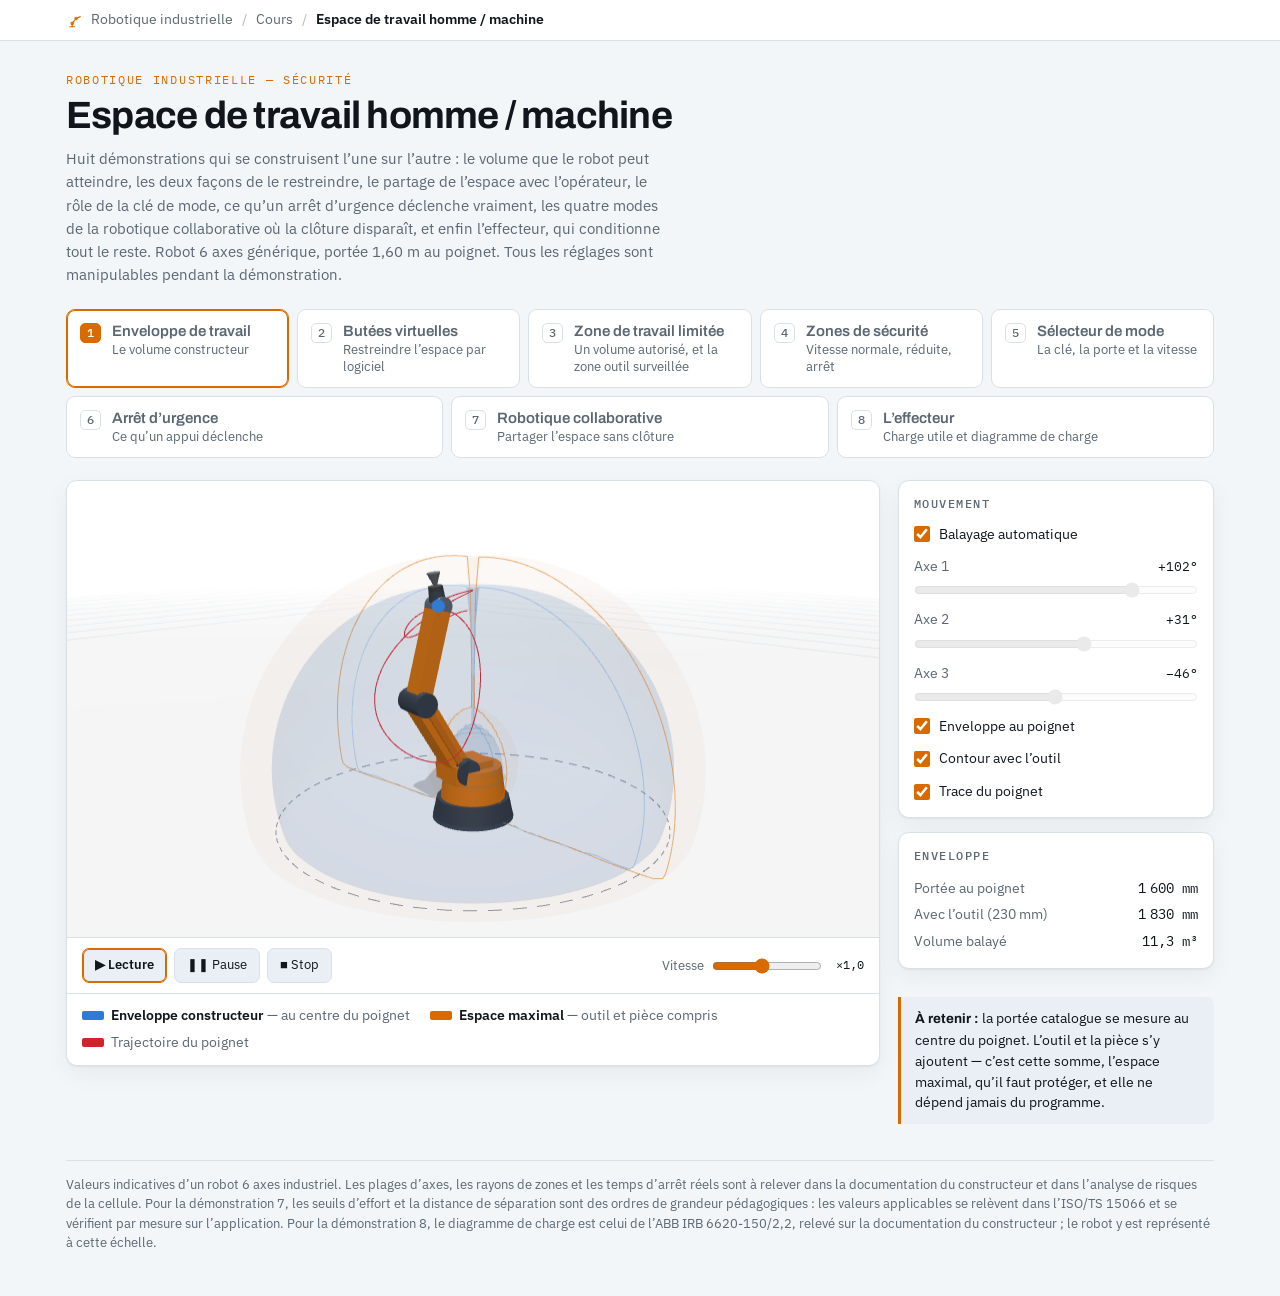
==== commit 56df5eb5: "Rendre le champignon d'arrêt d'urgence cliquable dans la scène 3D Co-Authored-By: Claude Opus 5 <nor" ====
--- a/cours/securite-espace-travail/index.html
+++ b/cours/securite-espace-travail/index.html
@@ -378,8 +378,9 @@
         <span>Ici le point piloté est la <b>pointe de l’outil</b>, pas le poignet</span>
       </div>
       <div class="legend pane" data-view="urgence" hidden>
-        <span>Le bouton coup-de-poing est à gauche. Suivez les quatre étapes : appuyer,
-          déverrouiller, réarmer, relancer.</span>
+        <span>Le bouton coup-de-poing est à gauche : cliquez-le dans la scène, ou servez-vous
+          des boutons du panneau. Suivez les quatre étapes : appuyer, déverrouiller, réarmer,
+          relancer.</span>
       </div>
       <div class="legend pane" data-view="collab" hidden>
         <span><i style="background:var(--green)"></i><b>Espace de collaboration</b> — partagé
@@ -2763,6 +2764,16 @@
     part.castShadow = true;
     V.scene.add(part);
 
+    // Le champignon s'enfonce et remonte pour de bon, et se laisse cliquer dans la scène :
+    // c'est la seconde façon de déclencher l'arrêt, l'autre étant le bouton du panneau.
+    const CAP_HAUT = 1.17, CAP_BAS = 1.121;
+    const capMat = cap.material;
+    const capTeinte = capMat.emissive.getHex();
+    let capY = CAP_HAUT;      // hauteur animée du champignon
+    let survol = false;       // la souris est sur le champignon
+    let relache = -1;         // chrono du quart de tour de déverrouillage, en secondes
+    let tPrec = (typeof performance !== 'undefined' ? performance.now() : Date.now()) / 1000;
+
     // machine d'états : run -> stop -> unlocked -> armed -> run
     const st = { s: 'run', ph: 0, blink: 0 };
     const STATES = {
@@ -2789,7 +2800,7 @@
       $('#u-arm').disabled = st.s !== 'unlocked';
       $('#u-go').disabled = st.s !== 'armed';
       const H = {
-        run: 'Le robot exécute son programme. Appuyez sur l’arrêt d’urgence pour voir ce que cela déclenche.',
+        run: 'Le robot exécute son programme. Déclenchez l’arrêt d’urgence : le bouton ci-dessous, ou le champignon rouge directement dans la scène.',
         stop: 'Mouvements figés, puissance coupée — mais la pince tient toujours sa pièce. Rien ne repartira tant que le bouton est verrouillé.',
         unlocked: 'Déverrouiller n’a rien remis en marche : cela autorise seulement le réarmement.',
         armed: 'La puissance est rétablie, mais le programme ne redémarre pas tout seul : il faut le relancer.',
@@ -2809,17 +2820,59 @@
       part.position.set(Math.cos(ang) * f.r, f.y + 0.02, Math.sin(ang) * f.r);
       part.rotation.y = ang;
 
-      const pressed = st.s === 'stop';
-      cap.position.y = pressed ? 1.125 : 1.17;
-      st.blink += dt;
-      halo.visible = pressed;
+      // horloge réelle : le champignon reste vivant même si la démonstration est en pause
+      const maintenant = (typeof performance !== 'undefined' ? performance.now() : Date.now()) / 1000;
+      const dtr = Math.min(0.05, Math.max(0, maintenant - tPrec));
+      tPrec = maintenant;
+
+      const enfonce = st.s === 'stop';
+      // descente franche, remontée plus molle : c'est ainsi que réagit un coup-de-poing
+      capY += ((enfonce ? CAP_BAS : CAP_HAUT) - capY) * Math.min(1, (enfonce ? 30 : 13) * dtr);
+      cap.position.y = capY;
+
+      if (relache >= 0) {                 // le déverrouillage se fait par rotation
+        relache += dtr;
+        const u = Math.min(1, relache / 0.5);
+        cap.rotation.y = Math.sin(u * Math.PI) * (Math.PI / 2);
+        if (u >= 1) { relache = -1; cap.rotation.y = 0; }
+      }
+
+      capMat.emissive.setHex(survol && st.s === 'run' ? 0x6a1410 : capTeinte);
+
+      st.blink += dtr;
+      halo.visible = enfonce;
       halo.material.opacity = 0.26 + 0.24 * Math.abs(Math.sin(st.blink * 6));
     };
 
-    $('#u-press').addEventListener('click', () => { st.s = 'stop'; refresh(); });
-    $('#u-unlock').addEventListener('click', () => { st.s = 'unlocked'; refresh(); });
+    function declencher() {
+      if (st.s !== 'run') return;       // la séquence reste la séquence
+      st.s = 'stop';
+      refresh();
+    }
+    $('#u-press').addEventListener('click', declencher);
+    $('#u-unlock').addEventListener('click', () => { st.s = 'unlocked'; relache = 0; refresh(); });
     $('#u-arm').addEventListener('click', () => { st.s = 'armed'; refresh(); });
     $('#u-go').addEventListener('click', () => { st.s = 'run'; refresh(); });
+
+    // Clic direct sur le champignon. Le lancer de rayon vise la seule tête du bouton :
+    // ni le socle, ni la platine jaune ne déclenchent quoi que ce soit.
+    const rayon = new THREE.Raycaster();
+    const ndc = new THREE.Vector2();
+    function surLeChampignon(ev) {
+      const r = canvas.getBoundingClientRect();
+      if (!r.width || !r.height) return false;
+      ndc.x = ((ev.clientX - r.left) / r.width) * 2 - 1;
+      ndc.y = -((ev.clientY - r.top) / r.height) * 2 + 1;
+      rayon.setFromCamera(ndc, V.camera);
+      return rayon.intersectObject(cap, false).length > 0;
+    }
+    canvas.addEventListener('pointermove', (ev) => {
+      survol = surLeChampignon(ev);
+      canvas.style.cursor = (survol && st.s === 'run') ? 'pointer' : '';
+    });
+    canvas.addEventListener('pointerleave', () => { survol = false; canvas.style.cursor = ''; });
+    canvas.addEventListener('click', (ev) => { if (surLeChampignon(ev)) declencher(); });
+
     refresh();
     return V;
   }
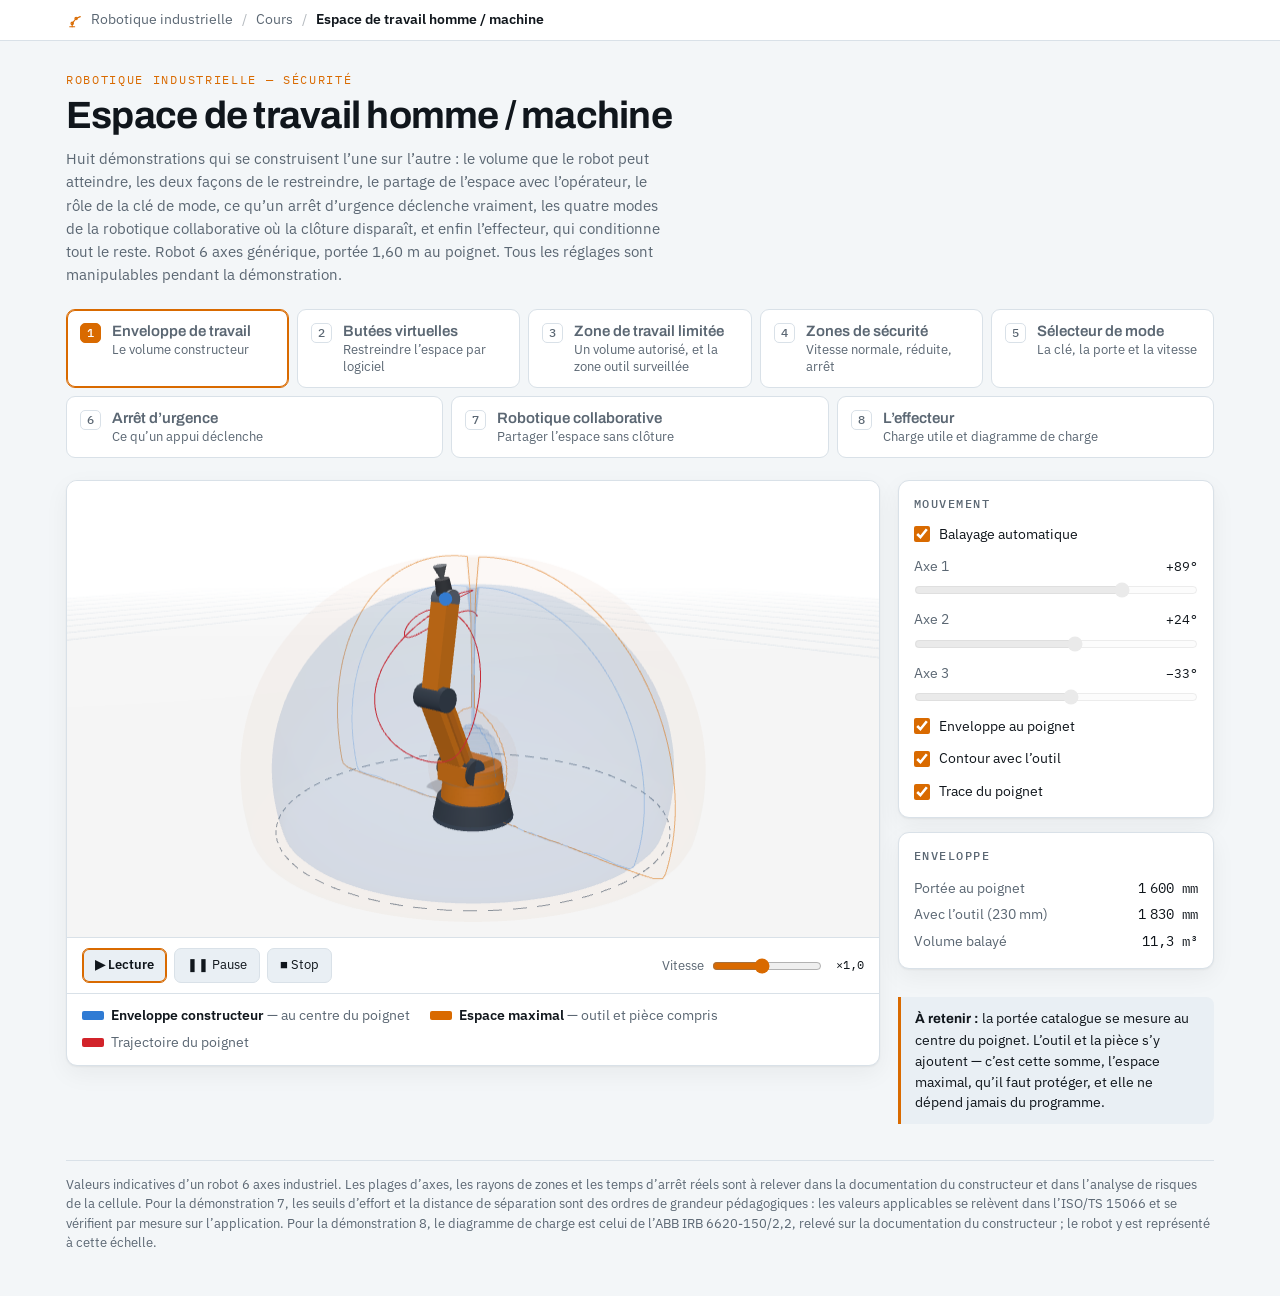
==== commit 6b543b7f: "Permettre le déverrouillage du champignon par un second clic sur l'objet Co-Authored-By: Claude Opus" ====
--- a/cours/securite-espace-travail/index.html
+++ b/cours/securite-espace-travail/index.html
@@ -2801,7 +2801,7 @@
       $('#u-go').disabled = st.s !== 'armed';
       const H = {
         run: 'Le robot exécute son programme. Déclenchez l’arrêt d’urgence : le bouton ci-dessous, ou le champignon rouge directement dans la scène.',
-        stop: 'Mouvements figés, puissance coupée — mais la pince tient toujours sa pièce. Rien ne repartira tant que le bouton est verrouillé.',
+        stop: 'Mouvements figés, puissance coupée — mais la pince tient toujours sa pièce. Rien ne repartira tant que le bouton est verrouillé : déverrouillez-le, sur le champignon lui-même ou par le bouton ci-dessous.',
         unlocked: 'Déverrouiller n’a rien remis en marche : cela autorise seulement le réarmement.',
         armed: 'La puissance est rétablie, mais le programme ne redémarre pas tout seul : il faut le relancer.',
       };
@@ -2837,7 +2837,7 @@
         if (u >= 1) { relache = -1; cap.rotation.y = 0; }
       }
 
-      capMat.emissive.setHex(survol && st.s === 'run' ? 0x6a1410 : capTeinte);
+      capMat.emissive.setHex(survol && (st.s === 'run' || st.s === 'stop') ? 0x6a1410 : capTeinte);
 
       st.blink += dtr;
       halo.visible = enfonce;
@@ -2849,8 +2849,19 @@
       st.s = 'stop';
       refresh();
     }
+    function deverrouiller() {
+      if (st.s !== 'stop') return;
+      st.s = 'unlocked';
+      relache = 0;                      // lance le quart de tour
+      refresh();
+    }
+    // le champignon n'accepte que deux gestes : l'appui, puis le déverrouillage
+    function gesteSurChampignon() {
+      if (st.s === 'run') declencher();
+      else if (st.s === 'stop') deverrouiller();
+    }
     $('#u-press').addEventListener('click', declencher);
-    $('#u-unlock').addEventListener('click', () => { st.s = 'unlocked'; relache = 0; refresh(); });
+    $('#u-unlock').addEventListener('click', deverrouiller);
     $('#u-arm').addEventListener('click', () => { st.s = 'armed'; refresh(); });
     $('#u-go').addEventListener('click', () => { st.s = 'run'; refresh(); });
 
@@ -2868,10 +2879,10 @@
     }
     canvas.addEventListener('pointermove', (ev) => {
       survol = surLeChampignon(ev);
-      canvas.style.cursor = (survol && st.s === 'run') ? 'pointer' : '';
+      canvas.style.cursor = (survol && (st.s === 'run' || st.s === 'stop')) ? 'pointer' : '';
     });
     canvas.addEventListener('pointerleave', () => { survol = false; canvas.style.cursor = ''; });
-    canvas.addEventListener('click', (ev) => { if (surLeChampignon(ev)) declencher(); });
+    canvas.addEventListener('click', (ev) => { if (surLeChampignon(ev)) gesteSurChampignon(); });
 
     refresh();
     return V;
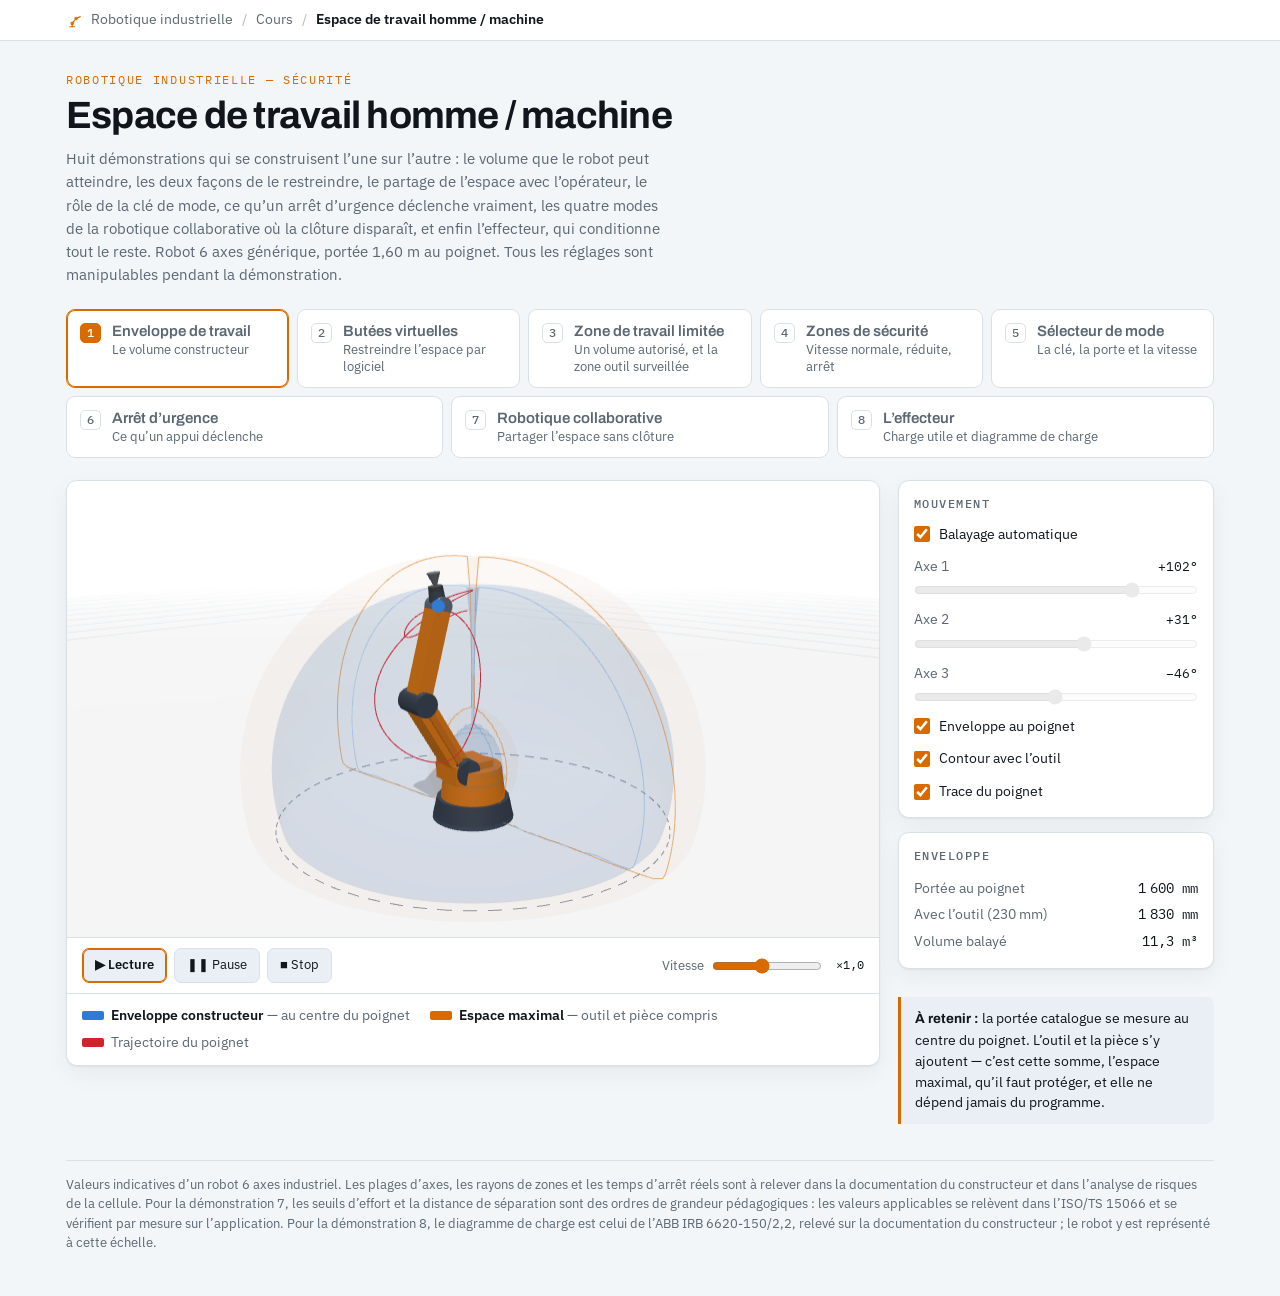
==== commit 970262ca: "Redessiner l'effecteur de la vue 8 et nommer l'effort de serrage piloté Co-Authored-By: Claude Opus " ====
--- a/cours/securite-espace-travail/index.html
+++ b/cours/securite-espace-travail/index.html
@@ -3359,8 +3359,6 @@
 
     const POSE = { q1: 26, q2: 55, q3: 25, q5: 0 };
     V.robot.setPose(POSE.q1, POSE.q2, POSE.q3, POSE.q5);
-    const aw = d2r(POSE.q1);
-    const side = d2r(POSE.q1 + 82);
 
     // l'outil conique du modèle laisse la place à l'effecteur détaillé
     V.robot.wrist.children.forEach((o) => {
@@ -3374,9 +3372,15 @@
     tool.scale.setScalar(1 / SC);                 // les enfants sont en mètres réels
     V.robot.wrist.add(tool);
 
-    const steel = new THREE.MeshStandardMaterial({ color: 0xc3cad2, roughness: 0.55, metalness: 0.15 });
+    // Matières : trois valeurs de gris étagées, pour que la structure, les mors et la
+    // pièce se distinguent au premier coup d'œil sans sortir du gris « charge utile ».
+    const acier = new THREE.MeshStandardMaterial({ color: 0xb3bcc6, roughness: 0.5, metalness: 0.22 });
+    const acierF = new THREE.MeshStandardMaterial({ color: 0x8a95a2, roughness: 0.55, metalness: 0.2 });
+    const anod = new THREE.MeshStandardMaterial({ color: 0x6f7b88, roughness: 0.42, metalness: 0.35 });
+    const morsMat = new THREE.MeshStandardMaterial({ color: 0x4d5864, roughness: 0.45, metalness: 0.3 });
     const dark = new THREE.MeshStandardMaterial({ color: 0x6b7683, roughness: 0.6, metalness: 0.1 });
 
+    // bride ISO 9409-1 : plateau bleu, couronne de vis, pion de centrage
     const flange = new THREE.Mesh(new THREE.CylinderGeometry(0.105, 0.105, 0.026, 30),
       new THREE.MeshStandardMaterial({ color: 0x2f7bd4, roughness: 0.45, metalness: 0.1 }));
     flange.position.y = 0.013; tool.add(flange);
@@ -3386,24 +3390,35 @@
       b.position.set(Math.cos(t) * 0.072, 0.022, Math.sin(t) * 0.072);
       tool.add(b);
     }
-
-    const body = new THREE.Mesh(new THREE.BoxGeometry(0.17, 1, 0.14), steel);
-    tool.add(body);
-    // mors : plus sombres que la pièce, pour qu'on voie ce qui serre et ce qui est serré
-    const jawMat = new THREE.MeshStandardMaterial({ color: 0x46505b, roughness: 0.5, metalness: 0.2 });
-    const fingerL = new THREE.Mesh(new THREE.BoxGeometry(0.036, 1, 0.09), jawMat);
-    const fingerR = new THREE.Mesh(new THREE.BoxGeometry(0.036, 1, 0.09), jawMat);
-    tool.add(fingerL, fingerR);
+    const pion = new THREE.Mesh(new THREE.CylinderGeometry(0.026, 0.026, 0.012, 16), acierF);
+    pion.position.y = 0.032; tool.add(pion);
+
+    // moyeu boulonné sur la bride : le départ de la potence
+    const moyeu = new THREE.Mesh(new THREE.CylinderGeometry(0.058, 0.066, 0.05, 20), acier);
+    tool.add(moyeu);
+
+    // potence en L : un montant sur l'axe de la bride, une traverse qui porte l'outil
+    // au bout du déport, et un gousset dans l'angle — c'est ce coude qui fabrique L.
+    const montant = new THREE.Mesh(new THREE.BoxGeometry(0.05, 1, 0.062), acier);
+    const traverse = new THREE.Mesh(new THREE.BoxGeometry(1, 0.052, 0.062), acier);
+    const gousset = new THREE.Mesh(new THREE.BoxGeometry(0.1, 0.012, 0.05), acierF);
+
+    // préhenseur : un corps sombre, deux mors qui descendent le long de la pièce et
+    // deux patins qui se referment sur l'extrémité. On voit ce qui serre et ce qui est serré.
+    const corps = new THREE.Mesh(new THREE.BoxGeometry(1, 0.05, 1), anod);
+    const rail = new THREE.Mesh(new THREE.BoxGeometry(1, 0.014, 1), acierF);
+    const morsG = new THREE.Mesh(new THREE.BoxGeometry(0.03, 1, 1), morsMat);
+    const morsD = new THREE.Mesh(new THREE.BoxGeometry(0.03, 1, 1), morsMat);
+    const patinG = new THREE.Mesh(new THREE.BoxGeometry(0.036, 0.018, 1), morsMat);
+    const patinD = new THREE.Mesh(new THREE.BoxGeometry(0.036, 0.018, 1), morsMat);
+
+    // la pièce : le gris le plus clair, pour qu'elle ressorte des mors qui la tiennent
     const part = new THREE.Mesh(new THREE.BoxGeometry(1, 1, 1),
-      new THREE.MeshStandardMaterial({ color: 0x8d99a6, roughness: 0.75, metalness: 0.1 }));
-    tool.add(part);
-    // support des mors : la traverse sur laquelle les deux mors sont montés
-    const yoke = new THREE.Mesh(new THREE.BoxGeometry(1, 0.05, 0.12), steel);
-    tool.add(yoke);
-    // liaison mécanique : c'est elle qui crée le déport du centre de gravité
-    const link = new THREE.Mesh(new THREE.BoxGeometry(1, 0.055, 0.055), steel);
-    tool.add(link);
-    [body, fingerL, fingerR, part, link, yoke].forEach((m) => { m.castShadow = true; });
+      new THREE.MeshStandardMaterial({ color: 0xe3e9ee, roughness: 0.8, metalness: 0.05 }));
+
+    tool.add(moyeu, montant, traverse, gousset, corps, rail, morsG, morsD, patinG, patinD, part);
+    [moyeu, montant, traverse, gousset, corps, rail, morsG, morsD, patinG, patinD, part]
+      .forEach((m) => { m.castShadow = true; });
 
     // carter : coque translucide autour de l'outil
     const carter = new THREE.Mesh(new THREE.BoxGeometry(1, 1, 1),
@@ -3417,18 +3432,18 @@
     // repère du centre de gravité : sphère + croix 3D
     const cdg = new THREE.Group();
     tool.add(cdg);
-    const cdgBall = new THREE.Mesh(new THREE.SphereGeometry(0.042, 18, 14),
+    const cdgBall = new THREE.Mesh(new THREE.SphereGeometry(0.026, 18, 14),
       new THREE.MeshBasicMaterial({ color: 0xd96a00, depthTest: false, depthWrite: false }));
     cdgBall.renderOrder = 14; cdg.add(cdgBall);
     const crossMat = new THREE.MeshBasicMaterial({ color: 0xd96a00, depthTest: false, depthWrite: false });
     [[0, 0, 0], [0, 0, Math.PI / 2], [Math.PI / 2, 0, 0]].forEach((r) => {
-      const c = new THREE.Mesh(new THREE.CylinderGeometry(0.007, 0.007, 0.15, 8), crossMat);
+      const c = new THREE.Mesh(new THREE.CylinderGeometry(0.005, 0.005, 0.095, 8), crossMat);
       c.rotation.set(r[0], r[1], r[2]);
       c.renderOrder = 14;
       cdg.add(c);
     });
 
-    const tcpDot = new THREE.Mesh(new THREE.SphereGeometry(0.028, 14, 10),
+    const tcpDot = new THREE.Mesh(new THREE.SphereGeometry(0.02, 14, 10),
       new THREE.MeshBasicMaterial({ color: 0x17a05e, depthTest: false, depthWrite: false }));
     tcpDot.renderOrder = 14; tool.add(tcpDot);
 
@@ -3444,9 +3459,12 @@
     // arêtes dangereuses, quand l'outil n'est ni sûr ni cartérisé
     const danger = new THREE.Group();
     tool.add(danger);
+    // deux flèches qui désignent le pincement, au lieu de deux triangles posés là
     for (let i = 0; i < 2; i++) {
-      danger.add(new THREE.Mesh(new THREE.ConeGeometry(0.026, 0.06, 14),
-        new THREE.MeshBasicMaterial({ color: 0xd2232a, transparent: true, opacity: 0.9 })));
+      const f = new THREE.Mesh(new THREE.ConeGeometry(0.015, 0.038, 16),
+        new THREE.MeshBasicMaterial({ color: 0xd2232a, transparent: true, opacity: 0.92 }));
+      f.rotation.z = i === 0 ? -Math.PI / 2 : Math.PI / 2;   // pointe vers le pincement
+      danger.add(f);
     }
 
     const st = { m: 100, z: 0.30, l: 0.12, safe: false, carter: false,
@@ -3473,35 +3491,62 @@
     function place() {
       const V0 = vue();
       const Z = V0.z, L = V0.l;
-      const s = 0.18 * Math.cbrt(Math.max(10, V0.m) / 100);   // côté de la pièce
-      const jawT = 0.034;                                     // épaisseur d'un mors
-
-      // corps du préhenseur, monté sur la bride
-      const bH = clamp(Z * 0.30, 0.10, 0.30);
-      body.scale.y = bH; body.position.y = 0.026 + bH / 2;
-      const ay = 0.026 + bH;
-
-      // la pièce, serrée entre les deux mors : les faces intérieures des mors
-      // viennent exactement au contact de la pièce, sans la traverser
+      // pièce volontairement compacte : à 180 mm elle avalait le déport, qui est
+      // pourtant ce que la vue doit montrer
+      const s = 0.15 * Math.cbrt(Math.max(10, V0.m) / 100);   // côté de la pièce
+      const jawT = 0.03;                                      // épaisseur d'un mors
+      const prof = clamp(s * 0.62, 0.06, 0.12);               // profondeur des mors
+      const yFl = 0.026;                                      // face avant de la bride
+
+      moyeu.position.y = yFl + 0.025;
+      const yBase = yFl + 0.05;
+
+      // le préhenseur se cale juste en retrait de la pièce, la traverse encore en retrait
+      const yCorps = Math.max(yBase + 0.045, Z - s / 2 - 0.055);
+      const yTrav = Math.max(yBase + 0.02, yCorps - 0.055);
+
+      // montant sur l'axe de la bride
+      const hMont = Math.max(0.02, yTrav - yBase);
+      montant.scale.y = hMont;
+      montant.position.set(0, yBase + hMont / 2, 0);
+
+      // traverse jusqu'au déport
+      const lTrav = Math.abs(L) + 0.09;
+      traverse.scale.x = lTrav;
+      traverse.position.set(L / 2, yTrav, 0);
+
+      // gousset dans l'angle, seulement quand l'angle existe vraiment
+      const gros = Math.abs(L) > 0.1 && hMont > 0.07;
+      gousset.visible = gros;
+      if (gros) {
+        gousset.position.set(Math.sign(L) * 0.045, yTrav - 0.045, 0);
+        gousset.rotation.z = Math.sign(L) * (Math.PI / 4);
+      }
+
+      // corps du préhenseur et son rail, au bout de la traverse
+      const lCorps = s + 2 * jawT + 0.025;     // le préhenseur serre dans le plan du déport
+      corps.scale.set(lCorps, 1, prof + 0.025);
+      corps.position.set(L, yCorps, 0);
+      rail.scale.set(lCorps * 0.78, 1, prof);
+      rail.position.set(L, yCorps + 0.032, 0);
+
+      // les mors longent la pièce, les patins se referment sur son extrémité
+      const hMors = (Z + s / 2) - (yCorps + 0.025);
+      morsG.scale.set(1, Math.max(0.02, hMors), prof);
+      morsD.scale.set(1, Math.max(0.02, hMors), prof);
+      const xMors = s / 2 + jawT / 2;
+      const yMors = yCorps + 0.025 + Math.max(0.02, hMors) / 2;
+      morsG.position.set(L - xMors, yMors, 0);
+      morsD.position.set(L + xMors, yMors, 0);
+      patinG.scale.set(1, 1, prof);
+      patinD.scale.set(1, 1, prof);
+      const yPat = Z + s / 2 - 0.009;
+      patinG.position.set(L - (s / 2 - 0.013), yPat, 0);
+      patinD.position.set(L + (s / 2 - 0.013), yPat, 0);
+
+      // la pièce, tenue entre les mors : son centre est le centre de gravité affiché
       part.scale.set(s, s, s);
       part.position.set(L, Z, 0);
-      const jawD = clamp((s * 0.85) / 0.09, 0.8, 1.8);
-      fingerL.scale.set(1, s * 1.15, jawD);       // les mors débordent la pièce
-      fingerR.scale.set(1, s * 1.15, jawD);
-      fingerL.position.set(L - (s / 2 + jawT / 2), Z, 0);
-      fingerR.position.set(L + (s / 2 + jawT / 2), Z, 0);
-
-      // traverse : elle porte les deux mors et reçoit la pièce en appui
-      const yy = Z - s / 2 - 0.025;
-      yoke.scale.set(s + 2 * jawT + 0.02, 1, clamp((s * 0.9) / 0.12, 0.8, 1.6));
-      yoke.position.set(L, yy, 0);
-
-      // bras rigide entre le corps et la traverse : c'est lui qui crée le déport
-      const hx = L, hy = (yy - 0.025) - ay, len = Math.hypot(hx, hy);
-      link.scale.x = Math.max(0.02, len);
-      link.position.set(L / 2, (ay + yy - 0.025) / 2, 0);
-      link.rotation.z = Math.atan2(hy, hx);
-      link.visible = len > 0.05;
 
       tcpDot.position.set(L, Z + s / 2 + 0.03, 0);
       cdg.position.set(L, Z, 0);
@@ -3511,23 +3556,35 @@
       const xmin = Math.min(-0.09, L - s / 2 - jawT) - 0.05;
       const xmax = Math.max(0.09, L + s / 2 + jawT) + 0.05;
       const top = Z + s / 2 + 0.07;
-      carter.scale.set(xmax - xmin, top - 0.026, Math.max(0.34, s + 0.16));
-      carter.position.set((xmin + xmax) / 2, 0.026 + (top - 0.026) / 2, 0);
+      carter.scale.set(xmax - xmin, top - yFl, Math.max(0.34, prof + 0.18));
+      carter.position.set((xmin + xmax) / 2, yFl + (top - yFl) / 2, 0);
       carterEdge.scale.copy(carter.scale);
       carterEdge.position.copy(carter.position);
-      // les arêtes vives : le haut des mors, là où se trouve la zone de pincement
-      danger.children[0].position.set(L - (s / 2 + jawT / 2), Z + s / 2 + 0.035, 0);
-      danger.children[1].position.set(L + (s / 2 + jawT / 2), Z + s / 2 + 0.035, 0);
-    }
-
+
+      // les deux zones de pincement : entre chaque mors et la pièce
+      danger.children[0].position.set(L - (s / 2 + jawT + 0.03), Z, 0);
+      danger.children[1].position.set(L + (s / 2 + jawT + 0.03), Z, 0);
+    }
+
+    // Cadrage : on se place face au plan du déport — L à l'horizontale, Z à la
+    // verticale — plutôt que sur un azimut fixe. Les axes viennent de l'outil lui-même,
+    // donc le cadrage reste juste quelle que soit la pose du poignet.
+    const ex = new THREE.Vector3(), ey = new THREE.Vector3(), ez = new THREE.Vector3();
+    const centre = new THREE.Vector3();
     function frame() {
       const V0 = vue();
       const big = Math.max(V0.z, Math.abs(V0.l) * 0.9);
-      const fc = fk(POSE.q2, POSE.q3, (FLANGE_Y + big * 0.55) / SC);
-      V.target.set(Math.cos(aw) * fc.r * SC, fc.y * SC, Math.sin(aw) * fc.r * SC);
-      const dist = 0.80 + 1.35 * big;
-      V.camera.position.set(V.target.x + Math.cos(side) * dist, V.target.y + 0.30 + big * 0.3,
-                            V.target.z + Math.sin(side) * dist);
+      tool.updateWorldMatrix(true, false);
+      tool.matrixWorld.extractBasis(ex, ey, ez);
+      ex.normalize(); ey.normalize(); ez.normalize();
+      centre.set(V0.l / 2, V0.z * 0.55, 0);
+      tool.localToWorld(centre);
+      V.target.copy(centre);
+      const dist = 0.70 + 1.15 * big;
+      V.camera.position.copy(centre)
+        .addScaledVector(ez, dist * 0.90)      // de face
+        .addScaledVector(ey, dist * 0.26)      // un peu au-dessus
+        .addScaledVector(ex, dist * 0.18);     // et légèrement de trois quarts
       V.camera.lookAt(V.target);
     }
 
@@ -3679,7 +3736,7 @@
         b.textContent = 'Contact interdit — à cartériser';
       }
       $('#f-chint').innerHTML = collab === 'safe'
-        ? 'Bords arrondis, pas de zone de pincement accessible, surfaces de contact suffisantes, pièce maintenue à la coupure d’énergie : le préhenseur peut entrer dans l’espace collaboratif tel quel.'
+        ? 'Bords arrondis, pas de zone de pincement accessible, surfaces de contact suffisantes, <b>effort de serrage piloté et borné à une valeur qui ne peut pas blesser</b>, pièce maintenue à la coupure d’énergie : c’est le cas des pinces collaboratives, qui entrent dans l’espace partagé telles quelles.'
         : collab === 'carter'
           ? 'L’outil n’est pas conçu pour le contact, mais son carter l’est : c’est le carter qui touche l’opérateur. Les limites de l’ISO/TS 15066 se vérifient alors sur le carter, pièce comprise.'
           : 'Un robot collaboratif ne rend pas l’application collaborative : tant que l’outil présente des arêtes vives ou une zone de pincement, il faut le <b>cartériser</b> — ou renoncer au mode collaboratif et séparer.';
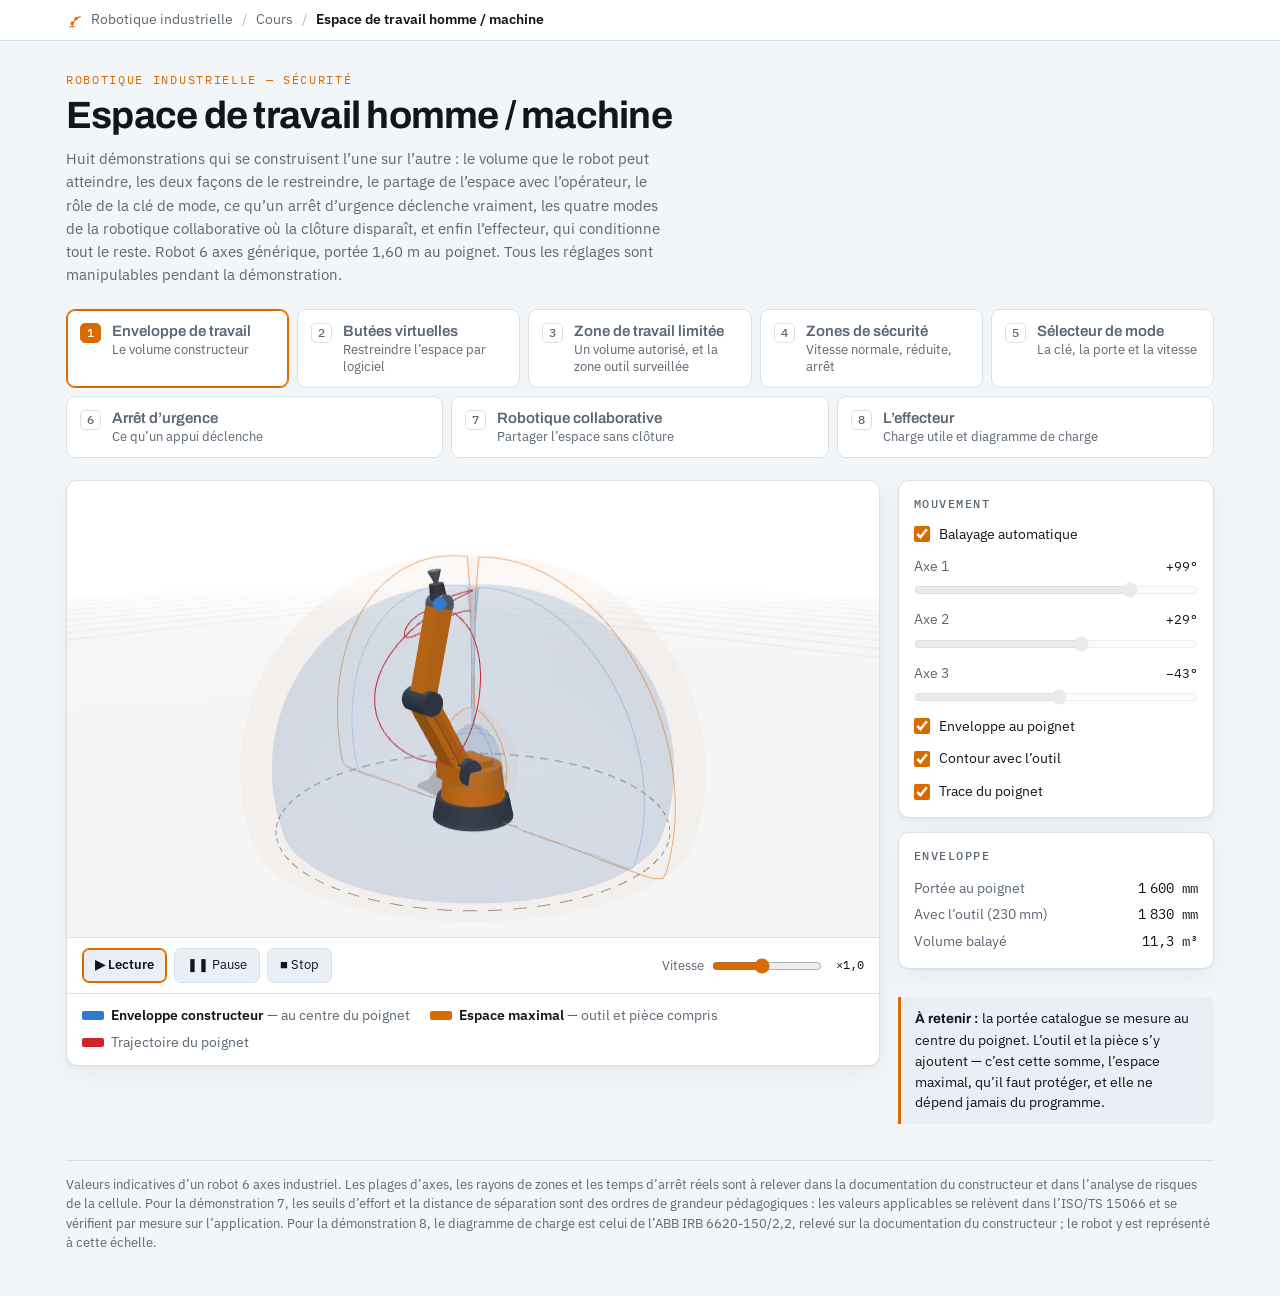
==== commit cfa5e6f2: "Lier la vue 3D au diagramme de charge et au schéma de déclaration Co-Authored-By: Claude Opus 5 <nor" ====
--- a/cours/securite-espace-travail/index.html
+++ b/cours/securite-espace-travail/index.html
@@ -3483,10 +3483,10 @@
       $('#f-l').value = Math.round(st.l * 1000);
     }
 
-    // Pendant la démonstration, la vue 3D reste sur une configuration fixe :
-    // ce qui bouge, c'est le diagramme. En manuel, elle suit les trois curseurs.
-    const REF = { m: 100, z: 0.36, l: 0.18 };
-    const vue = () => (st.auto ? REF : st);
+    // La masse, Z et L sont exactement ce qu'on déclare au contrôleur. Les trois
+    // représentations en dépendent et bougent donc ensemble : l'outil dans la scène,
+    // le point sur le diagramme de charge, et le schéma de déclaration.
+    const vue = () => st;
 
     function place() {
       const V0 = vue();
@@ -3571,13 +3571,11 @@
     // donc le cadrage reste juste quelle que soit la pose du poignet.
     const ex = new THREE.Vector3(), ey = new THREE.Vector3(), ez = new THREE.Vector3();
     const centre = new THREE.Vector3();
-    function frame() {
-      const V0 = vue();
-      const big = Math.max(V0.z, Math.abs(V0.l) * 0.9);
+    function frameOn(l, z, big) {
       tool.updateWorldMatrix(true, false);
       tool.matrixWorld.extractBasis(ex, ey, ez);
       ex.normalize(); ey.normalize(); ez.normalize();
-      centre.set(V0.l / 2, V0.z * 0.55, 0);
+      centre.set(l / 2, z * 0.55, 0);
       tool.localToWorld(centre);
       V.target.copy(centre);
       const dist = 0.70 + 1.15 * big;
@@ -3586,6 +3584,16 @@
         .addScaledVector(ey, dist * 0.26)      // un peu au-dessus
         .addScaledVector(ex, dist * 0.18);     // et légèrement de trois quarts
       V.camera.lookAt(V.target);
+    }
+    function frame() {
+      const V0 = vue();
+      frameOn(V0.l, V0.z, Math.max(V0.z, Math.abs(V0.l) * 0.9));
+    }
+    // Pendant le balayage, la caméra ne bouge plus : elle est calée une fois pour la
+    // plus grande extension, et c'est l'outil qui s'éloigne dans un cadre stable.
+    function frameAuto() {
+      const dm = SWEEP.dmin + (SWEEP.dmax - SWEEP.dmin) * 0.58;
+      frameOn(dm * Math.sin(SWEEP.ang), dm * Math.cos(SWEEP.ang), SWEEP.dmax * 1.04);
     }
 
     // ---- diagramme de charge --------------------------------------------
@@ -3748,16 +3756,19 @@
       drawCurves();
       drawPoint(ok);
       drawDecl();
-      // en démonstration la scène 3D est figée : on ne la reconstruit qu'une fois
+      // l'outil suit toujours les valeurs déclarées ; seule la caméra se fige pendant
+      // le balayage, pour que l'œil compare des positions et non des cadrages
+      place();
       if (!st.auto) {
         st.fige = false;
-        place(); frame(); chips(ok);
+        frame();
       } else if (!st.fige) {
         st.fige = true;
-        place(); frame(); chips(REF.m <= massAt(REF.l, REF.z) + 0.01);
+        frameAuto();
       }
+      chips(ok);
       $('#f-ahint').textContent = st.auto
-        ? 'Pendant la démonstration, la vue 3D reste sur un exemple fixe — c’est le diagramme qui bouge. Décochez pour piloter les trois curseurs.'
+        ? 'Le centre de gravité s’éloigne de la bride : l’outil, le point sur le diagramme et le schéma de déclaration bougent ensemble. Décochez pour piloter les trois curseurs.'
         : 'Les trois curseurs pilotent la vue 3D, le diagramme et le schéma de déclaration.';
     }
 
@@ -3777,8 +3788,8 @@
         '<div class="chip" style="left:' + clamp(a.x + 13, 12, 88).toFixed(1) +
         '%;top:' + clamp(a.y - 6, 8, 92).toFixed(1) + '%">' +
         '<div class="hd">Centre de gravité</div>' +
-        (st.auto ? '' : '<div class="' + (ok ? 'ok' : 'ko') + '">' +
-          Math.round(V0.m) + ' kg à ' + Math.round(d * 1000) + ' mm</div>') + '</div>' +
+        '<div class="' + (ok ? 'ok' : 'ko') + '">' +
+          Math.round(V0.m) + ' kg à ' + Math.round(d * 1000) + ' mm</div></div>' +
         '<div class="chip tag-only" style="left:' + clamp(c.x - 1, 10, 90).toFixed(1) +
         '%;top:' + clamp(c.y + 13, 8, 92).toFixed(1) + '%">' +
         '<div class="hd">Bride</div></div>';
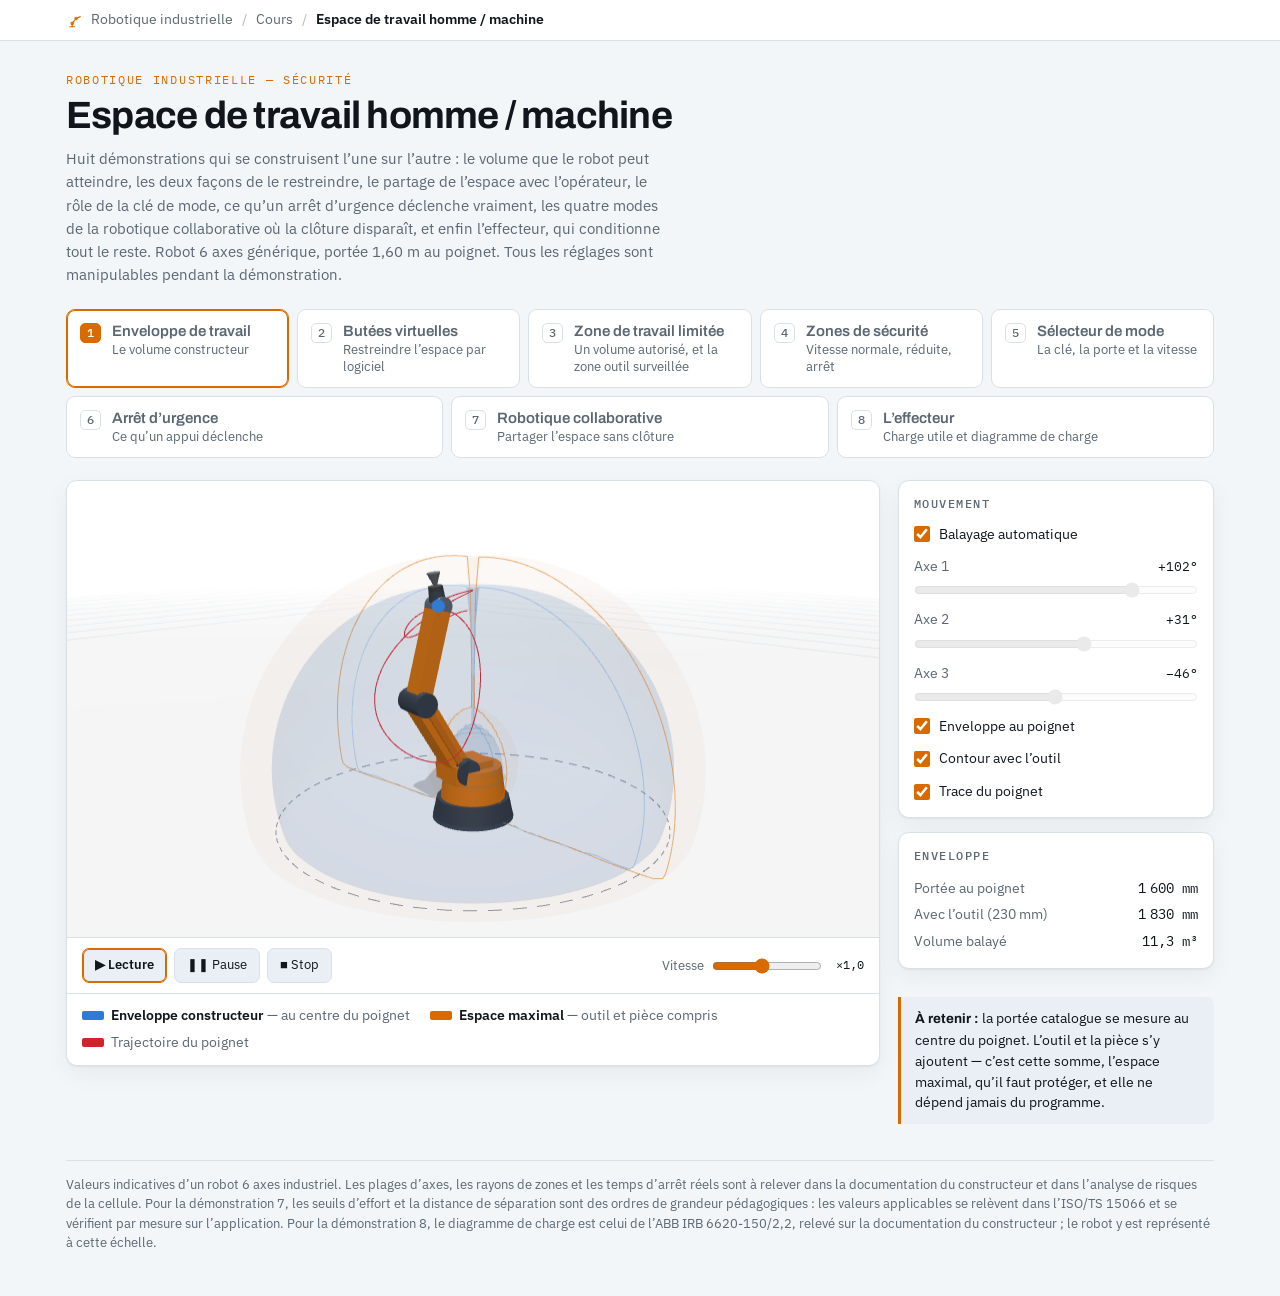
==== commit 7eda62cf: "Corriger les interpénétrations de l'effecteur et borner le centre de gravité Co-Authored-By: Claude " ====
--- a/cours/securite-espace-travail/index.html
+++ b/cours/securite-espace-travail/index.html
@@ -719,6 +719,7 @@
             <input type="range" id="f-z" min="0" max="900" step="10" value="300"></div>
           <div class="ctl"><label for="f-l">Centre de gravité — déport L <span class="val" id="f-lv">120 mm</span></label>
             <input type="range" id="f-l" min="0" max="600" step="10" value="120"></div>
+          <p class="hint" id="f-zhint"></p>
           <div class="rows">
             <div class="row"><span>Distance au centre de bride</span><span id="f-d">—</span></div>
             <div class="row"><span>Moment sur la bride</span><span id="f-mom">—</span></div>
@@ -3472,7 +3473,7 @@
 
     // balayage : on éloigne le centre de gravité le long d'une même direction et
     // on prend à chaque fois la masse maximale que le diagramme autorise
-    const SWEEP = { ang: d2r(38), dmin: 0.12, dmax: 0.70 };
+    const SWEEP = { ang: d2r(38), dmin: 0.34, dmax: 0.70 };
     function balayer() {
       const d = lerp(SWEEP.dmin, SWEEP.dmax, 0.5 - 0.5 * Math.cos(st.u * Math.PI * 2));
       st.l = d * Math.sin(SWEEP.ang);
@@ -3488,34 +3489,46 @@
     // le point sur le diagramme de charge, et le schéma de déclaration.
     const vue = () => st;
 
+    // Épaisseurs et sections découlent toutes de la taille de la pièce, et la section
+    // de la potence de la masse : une pince de 20 kg et une de 170 kg ne se dessinent
+    // pas pareil. Les cotes sont enchaînées pour qu'aucune pièce n'en traverse une autre.
+    function cotes(m) {
+      const s = 0.15 * Math.cbrt(Math.max(10, m) / 100);   // côté de la pièce
+      const jawT = clamp(s * 0.22, 0.022, 0.05);           // épaisseur d'un mors
+      const prof = clamp(s * 0.72, 0.06, 0.14);            // profondeur des mors
+      const hCorps = clamp(s * 0.36, 0.042, 0.08);         // épaisseur du corps
+      const yFl = 0.026;                                   // face avant de la bride
+      const yBase = yFl + 0.05;                            // sommet du moyeu
+      const garde = 0.02;                                  // jeu corps / pièce
+      // Z minimal réalisable : sous cette valeur, le centre de gravité tomberait dans
+      // la bride ou dans le moyeu, et le dessin ne représenterait plus rien.
+      const zMin = yBase + hCorps + garde + s / 2;
+      return { s, jawT, prof, hCorps, yFl, yBase, garde, zMin };
+    }
+    const zMini = (m) => cotes(m).zMin;
+
     function place() {
       const V0 = vue();
-      const Z = V0.z, L = V0.l;
-      // pièce volontairement compacte : à 180 mm elle avalait le déport, qui est
-      // pourtant ce que la vue doit montrer
-      const s = 0.15 * Math.cbrt(Math.max(10, V0.m) / 100);   // côté de la pièce
-      const jawT = 0.03;                                      // épaisseur d'un mors
-      const prof = clamp(s * 0.62, 0.06, 0.12);               // profondeur des mors
-      const yFl = 0.026;                                      // face avant de la bride
-
-      moyeu.position.y = yFl + 0.025;
-      const yBase = yFl + 0.05;
-
-      // le préhenseur se cale juste en retrait de la pièce, la traverse encore en retrait
-      const yCorps = Math.max(yBase + 0.045, Z - s / 2 - 0.055);
-      const yTrav = Math.max(yBase + 0.02, yCorps - 0.055);
-
-      // montant sur l'axe de la bride
-      const hMont = Math.max(0.02, yTrav - yBase);
-      montant.scale.y = hMont;
-      montant.position.set(0, yBase + hMont / 2, 0);
-
-      // traverse jusqu'au déport
-      const lTrav = Math.abs(L) + 0.09;
-      traverse.scale.x = lTrav;
+      const L = V0.l;
+      const C = cotes(V0.m);
+      const Z = Math.max(V0.z, C.zMin);       // jamais en deçà du réalisable
+      const s = C.s, jawT = C.jawT, prof = C.prof, hCorps = C.hCorps;
+
+      moyeu.position.y = C.yFl + 0.025;
+
+      // corps du préhenseur : calé sous la pièce, avec sa garde
+      const yCorps = Z - s / 2 - C.garde - hCorps / 2;
+      const hautCorps = yCorps + hCorps / 2;
+      const yTrav = Math.max(C.yBase + 0.026, yCorps - hCorps / 2 - 0.03);
+
+      // potence : section proportionnée à la masse portée
+      const k = clamp(Math.cbrt(Math.max(10, V0.m) / 100), 0.75, 1.3);
+      const hMont = Math.max(0.02, yTrav - C.yBase);
+      montant.scale.set(k, hMont, k);
+      montant.position.set(0, C.yBase + hMont / 2, 0);
+      traverse.scale.set(Math.abs(L) + 0.09, k, k);
       traverse.position.set(L / 2, yTrav, 0);
 
-      // gousset dans l'angle, seulement quand l'angle existe vraiment
       const gros = Math.abs(L) > 0.1 && hMont > 0.07;
       gousset.visible = gros;
       if (gros) {
@@ -3523,28 +3536,32 @@
         gousset.rotation.z = Math.sign(L) * (Math.PI / 4);
       }
 
-      // corps du préhenseur et son rail, au bout de la traverse
-      const lCorps = s + 2 * jawT + 0.025;     // le préhenseur serre dans le plan du déport
-      corps.scale.set(lCorps, 1, prof + 0.025);
+      const lCorps = s + 2 * jawT + 0.025;
+      corps.scale.set(lCorps, hCorps / 0.05, prof + 0.025);
       corps.position.set(L, yCorps, 0);
+      const hRail = 0.014;
       rail.scale.set(lCorps * 0.78, 1, prof);
-      rail.position.set(L, yCorps + 0.032, 0);
-
-      // les mors longent la pièce, les patins se referment sur son extrémité
-      const hMors = (Z + s / 2) - (yCorps + 0.025);
-      morsG.scale.set(1, Math.max(0.02, hMors), prof);
-      morsD.scale.set(1, Math.max(0.02, hMors), prof);
+      rail.position.set(L, hautCorps + hRail / 2, 0);
+
+      // mors : du dessus du corps jusqu'au bout de la pièce, épaisseur et profondeur
+      // proportionnées à ce qu'ils tiennent
+      const hMors = Math.max(0.02, (Z + s / 2) - (hautCorps + hRail));
+      morsG.scale.set(jawT / 0.03, hMors, prof);
+      morsD.scale.set(jawT / 0.03, hMors, prof);
       const xMors = s / 2 + jawT / 2;
-      const yMors = yCorps + 0.025 + Math.max(0.02, hMors) / 2;
+      const yMors = hautCorps + hRail + hMors / 2;
       morsG.position.set(L - xMors, yMors, 0);
       morsD.position.set(L + xMors, yMors, 0);
-      patinG.scale.set(1, 1, prof);
-      patinD.scale.set(1, 1, prof);
-      const yPat = Z + s / 2 - 0.009;
-      patinG.position.set(L - (s / 2 - 0.013), yPat, 0);
-      patinD.position.set(L + (s / 2 - 0.013), yPat, 0);
-
-      // la pièce, tenue entre les mors : son centre est le centre de gravité affiché
+
+      // patins : ils se referment sur l'extrémité, sans entrer dans la pièce
+      const wPat = clamp(s * 0.26, 0.026, 0.06);
+      const hPat = clamp(s * 0.12, 0.014, 0.028);
+      patinG.scale.set(wPat / 0.036, hPat / 0.018, prof);
+      patinD.scale.set(wPat / 0.036, hPat / 0.018, prof);
+      const yPat = Z + s / 2 - hPat / 2;
+      patinG.position.set(L - (s / 2 - wPat / 2), yPat, 0);
+      patinD.position.set(L + (s / 2 - wPat / 2), yPat, 0);
+
       part.scale.set(s, s, s);
       part.position.set(L, Z, 0);
 
@@ -3556,44 +3573,53 @@
       const xmin = Math.min(-0.09, L - s / 2 - jawT) - 0.05;
       const xmax = Math.max(0.09, L + s / 2 + jawT) + 0.05;
       const top = Z + s / 2 + 0.07;
-      carter.scale.set(xmax - xmin, top - yFl, Math.max(0.34, prof + 0.18));
-      carter.position.set((xmin + xmax) / 2, yFl + (top - yFl) / 2, 0);
+      carter.scale.set(xmax - xmin, top - C.yFl, Math.max(0.34, prof + 0.18));
+      carter.position.set((xmin + xmax) / 2, C.yFl + (top - C.yFl) / 2, 0);
       carterEdge.scale.copy(carter.scale);
       carterEdge.position.copy(carter.position);
 
-      // les deux zones de pincement : entre chaque mors et la pièce
       danger.children[0].position.set(L - (s / 2 + jawT + 0.03), Z, 0);
       danger.children[1].position.set(L + (s / 2 + jawT + 0.03), Z, 0);
     }
 
     // Cadrage : on se place face au plan du déport — L à l'horizontale, Z à la
-    // verticale — plutôt que sur un azimut fixe. Les axes viennent de l'outil lui-même,
-    // donc le cadrage reste juste quelle que soit la pose du poignet.
+    // verticale. Les axes viennent de l'outil lui-même, donc le cadrage reste juste
+    // quelle que soit la pose du poignet. La distance, elle, se déduit de la boîte
+    // englobante des pièces visibles : aucune formule à deviner, rien ne sort du cadre.
     const ex = new THREE.Vector3(), ey = new THREE.Vector3(), ez = new THREE.Vector3();
-    const centre = new THREE.Vector3();
-    function frameOn(l, z, big) {
-      tool.updateWorldMatrix(true, false);
+    const centre = new THREE.Vector3(), taille = new THREE.Vector3();
+    const boite = new THREE.Box3();
+    // le carter en fait partie quand il est montré : c'est lui qui déborde le plus
+    const CORPS_OUTIL = [flange, moyeu, montant, traverse, gousset, corps, rail,
+                         morsG, morsD, patinG, patinD, part, carter];
+    function frame() {
+      tool.updateWorldMatrix(true, true);
+      boite.makeEmpty();
+      CORPS_OUTIL.forEach((m) => { if (m.visible) boite.expandByObject(m); });
+      if (boite.isEmpty()) return;
+      boite.getCenter(centre);
+      const r = boite.getSize(taille).length() / 2;
       tool.matrixWorld.extractBasis(ex, ey, ez);
       ex.normalize(); ey.normalize(); ez.normalize();
-      centre.set(l / 2, z * 0.55, 0);
-      tool.localToWorld(centre);
       V.target.copy(centre);
-      const dist = 0.70 + 1.15 * big;
+      const dist = Math.max(0.55, r / Math.sin(d2r(17)) * 0.94);   // 34° de champ vertical
       V.camera.position.copy(centre)
         .addScaledVector(ez, dist * 0.90)      // de face
         .addScaledVector(ey, dist * 0.26)      // un peu au-dessus
         .addScaledVector(ex, dist * 0.18);     // et légèrement de trois quarts
       V.camera.lookAt(V.target);
     }
-    function frame() {
-      const V0 = vue();
-      frameOn(V0.l, V0.z, Math.max(V0.z, Math.abs(V0.l) * 0.9));
-    }
-    // Pendant le balayage, la caméra ne bouge plus : elle est calée une fois pour la
-    // plus grande extension, et c'est l'outil qui s'éloigne dans un cadre stable.
+    // Pendant le balayage la caméra ne bouge plus : on la cale sur la configuration la
+    // plus étendue, puis c'est l'outil qui s'éloigne et revient dans un cadre stable.
     function frameAuto() {
-      const dm = SWEEP.dmin + (SWEEP.dmax - SWEEP.dmin) * 0.58;
-      frameOn(dm * Math.sin(SWEEP.ang), dm * Math.cos(SWEEP.ang), SWEEP.dmax * 1.04);
+      const sav = { m: st.m, z: st.z, l: st.l };
+      const d = SWEEP.dmax;
+      st.l = d * Math.sin(SWEEP.ang);
+      st.z = d * Math.cos(SWEEP.ang);
+      st.m = Math.max(20, massAt(st.l, st.z));
+      place(); frame();
+      st.m = sav.m; st.z = sav.z; st.l = sav.l;
+      place();
     }
 
     // ---- diagramme de charge --------------------------------------------
@@ -3758,6 +3784,16 @@
       drawDecl();
       // l'outil suit toujours les valeurs déclarées ; seule la caméra se fige pendant
       // le balayage, pour que l'œil compare des positions et non des cadrages
+      // Le curseur Z ne descend pas sous le Z réalisable : plus bas, le centre de
+      // gravité serait dans la bride et le schéma ne voudrait plus rien dire.
+      const zm = Math.ceil(zMini(st.m) * 100) / 100;
+      const zIn = $('#f-z');
+      zIn.min = Math.round(zm * 1000);
+      if (st.z < zm) { st.z = zm; zIn.value = Math.round(zm * 1000); $('#f-zv').textContent = Math.round(zm * 1000) + ' mm'; }
+      $('#f-zhint').textContent = 'À ' + Math.round(st.m) + ' kg, la pièce et le corps de la '
+        + 'pince occupent déjà ' + Math.round(zm * 1000) + ' mm devant la bride : un centre de '
+        + 'gravité plus proche ne correspondrait à aucun montage possible.';
+
       place();
       if (!st.auto) {
         st.fige = false;
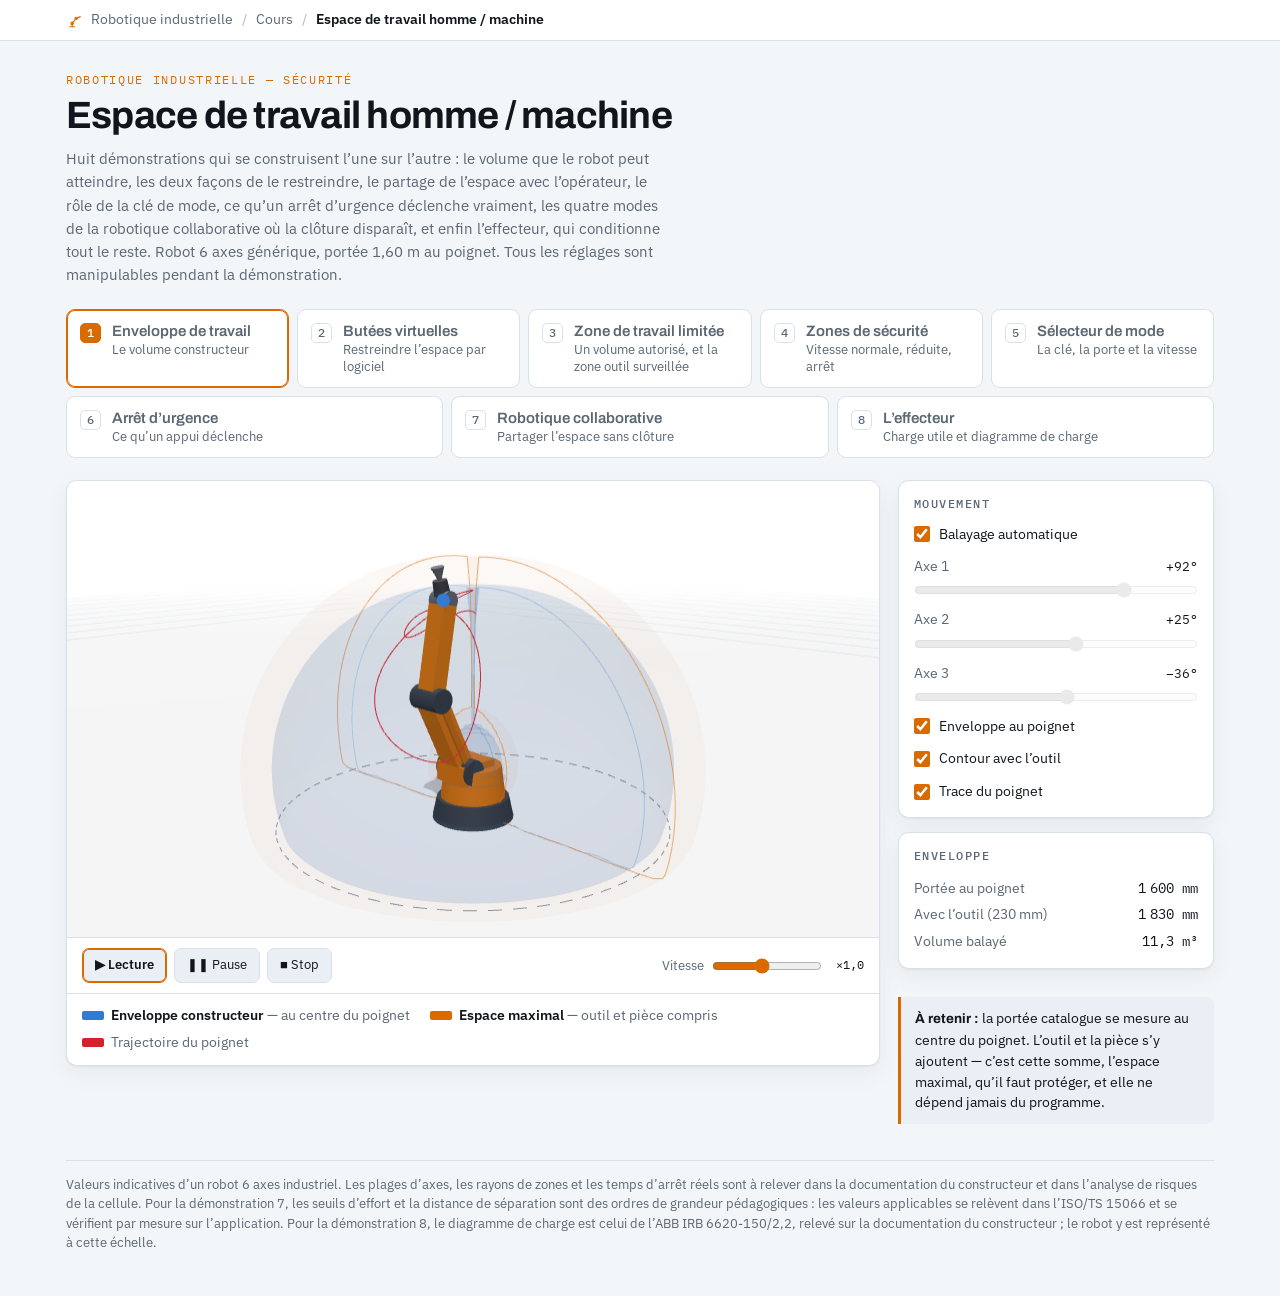
==== commit 0a3bbfaa: "Permettre de pivoter le point de vue des huit démonstrations 3D Co-Authored-By: Claude Opus 5 <norep" ====
--- a/cours/securite-espace-travail/index.html
+++ b/cours/securite-espace-travail/index.html
@@ -68,7 +68,17 @@
 .viewport{background:var(--surface);border:1px solid var(--line);border-radius:11px;
   overflow:hidden;box-shadow:var(--shadow)}
 .frame{position:relative;aspect-ratio:16/9;max-width:100%}
-.frame canvas{position:absolute;inset:0;width:100%;height:100%;display:block}
+.frame canvas{position:absolute;inset:0;width:100%;height:100%;display:block;
+  cursor:grab;touch-action:pan-y;user-select:none;-webkit-user-select:none}
+.frame canvas:active{cursor:grabbing}
+.frame canvas:focus-visible{outline:2px solid var(--accent);outline-offset:-2px}
+.pivot{position:absolute;right:10px;top:10px;z-index:3;display:none;align-items:center;
+  gap:8px;background:var(--surface);border:1px solid var(--line);border-radius:8px;
+  padding:5px 9px;font-size:12.5px;color:var(--muted);box-shadow:0 1px 3px rgba(0,0,0,.08)}
+.pivot.on{display:flex}
+.pivot button{font:inherit;font-size:12.5px;background:none;border:0;padding:0;
+  color:var(--accent);font-weight:600;cursor:pointer}
+.pivot button:focus-visible{outline:2px solid var(--accent);outline-offset:2px;border-radius:3px}
 .badge{position:absolute;right:14px;bottom:14px;padding:8px 14px;border-radius:7px;
   font-family:Archivo,sans-serif;font-weight:600;font-size:14px;color:#fff;background:var(--muted)}
 .badge[data-state="ok"]{background:var(--green)}
@@ -2199,8 +2209,91 @@
         camera.aspect = w / h;
         camera.updateProjectionMatrix();
       },
-      render() { renderer.render(scene, camera); },
+      // Pose effective de la caméra : celle que la vue demande, tournée de l'orbite.
+      // À appeler avant toute projection à l'écran, sinon les étiquettes visent une
+      // caméra qui n'est pas celle du rendu.
+      cadrer() {
+        // La vue a pu replacer la caméra depuis le dernier rendu : dans ce cas sa
+        // position devient la nouvelle référence, et l'orbite se réapplique dessus.
+        if (!camera.position.equals(V._pose)) V._ref.copy(camera.position);
+        const p = V._tmp.copy(V._ref).sub(V.target);
+        const r = p.length();
+        if (r > 1e-4 && (V.orbite.az || V.orbite.el)) {
+          const theta = Math.atan2(p.x, p.z) + V.orbite.az;
+          const phi = clamp(Math.acos(clamp(p.y / r, -1, 1)) - V.orbite.el,
+                            0.16, Math.PI / 2 - 0.03);
+          p.set(r * Math.sin(phi) * Math.sin(theta), r * Math.cos(phi),
+                r * Math.sin(phi) * Math.cos(theta));
+          camera.position.copy(V.target).add(p);
+          camera.lookAt(V.target);
+        }
+        V._pose.copy(camera.position);
+        camera.updateMatrixWorld(true);
+      },
+      render() { V.cadrer(); renderer.render(scene, camera); },
     };
+
+    // ---- rotation du point de vue ---------------------------------------
+    V.orbite = { az: 0, el: 0 };
+    V._ref = new THREE.Vector3();     // position voulue par la vue
+    V._pose = new THREE.Vector3();    // dernière position écrite par le rendu
+    V._tmp = new THREE.Vector3();
+    V.aTourne = false;                // vrai si le geste en cours est un pivotement
+
+    const pivot = document.createElement('div');
+    pivot.className = 'pivot';
+    pivot.innerHTML = '<span>Vue pivotée</span>';
+    const razBtn = document.createElement('button');
+    razBtn.type = 'button';
+    razBtn.textContent = 'Réinitialiser';
+    pivot.appendChild(razBtn);
+    if (canvas.parentElement) canvas.parentElement.appendChild(pivot);
+
+    function majPivot() {
+      pivot.classList.toggle('on', !!(V.orbite.az || V.orbite.el));
+    }
+    function tourner(dx, dy) {
+      V.orbite.az = clamp(V.orbite.az - dx * 0.006, -Math.PI, Math.PI);
+      V.orbite.el = clamp(V.orbite.el + dy * 0.005, -0.9, 0.9);
+      majPivot();
+    }
+    V.raz = function () { V.orbite.az = 0; V.orbite.el = 0; majPivot(); };
+    razBtn.addEventListener('click', V.raz);
+
+    let glisse = null;
+    canvas.addEventListener('pointerdown', (e) => {
+      if (e.button !== 0) return;
+      glisse = { x: e.clientX, y: e.clientY, d: 0 };
+      V.aTourne = false;
+      if (canvas.setPointerCapture) canvas.setPointerCapture(e.pointerId);
+    });
+    canvas.addEventListener('pointermove', (e) => {
+      if (!glisse) return;
+      const dx = e.clientX - glisse.x, dy = e.clientY - glisse.y;
+      glisse.d += Math.abs(dx) + Math.abs(dy);
+      if (glisse.d > 4) V.aTourne = true;      // au-delà, ce n'est plus un clic
+      tourner(dx, dy);
+      glisse.x = e.clientX; glisse.y = e.clientY;
+    });
+    ['pointerup', 'pointercancel', 'pointerleave'].forEach((t) => {
+      canvas.addEventListener(t, () => { glisse = null; });
+    });
+    // au clavier : flèches pour pivoter, Échap pour revenir à la vue d'origine
+    canvas.tabIndex = 0;
+    canvas.setAttribute('aria-label',
+      'Vue 3D. Flèches pour changer l\u2019angle de vue, Échap pour revenir à la vue initiale.');
+    canvas.addEventListener('keydown', (e) => {
+      const pas = 26;
+      if (e.key === 'ArrowLeft') tourner(pas, 0);
+      else if (e.key === 'ArrowRight') tourner(-pas, 0);
+      else if (e.key === 'ArrowUp') tourner(0, -pas);
+      else if (e.key === 'ArrowDown') tourner(0, pas);
+      else if (e.key === 'Escape') V.raz();
+      else return;
+      e.preventDefault();
+    });
+    canvas.addEventListener('dblclick', V.raz);
+
     V.applyTheme();
     return V;
   }
@@ -2698,6 +2791,7 @@
         : blocked ? 'Limite de zone — arrêt' : 'Dans la zone';
 
       // étiquette posée sur le point piloté
+      V.cadrer();
       V.scene.updateMatrixWorld(true);
       const pv = new THREE.Vector3(tp.x, tp.y, tp.z).project(V.camera);
       const cx = ((pv.x + 1) / 2) * 100, cy = ((1 - pv.y) / 2) * 100;
@@ -2883,7 +2977,10 @@
       canvas.style.cursor = (survol && (st.s === 'run' || st.s === 'stop')) ? 'pointer' : '';
     });
     canvas.addEventListener('pointerleave', () => { survol = false; canvas.style.cursor = ''; });
-    canvas.addEventListener('click', (ev) => { if (surLeChampignon(ev)) gesteSurChampignon(); });
+    canvas.addEventListener('click', (ev) => {
+      if (V.aTourne) return;            // c'était un pivotement, pas un appui
+      if (surLeChampignon(ev)) gesteSurChampignon();
+    });
 
     refresh();
     return V;
@@ -3812,6 +3909,7 @@
     function chips(ok) {
       const V0 = vue();
       const d = Math.hypot(V0.l, V0.z);
+      V.cadrer();
       V.scene.updateMatrixWorld(true);
       V.camera.updateMatrixWorld(true);
       V.camera.updateProjectionMatrix();
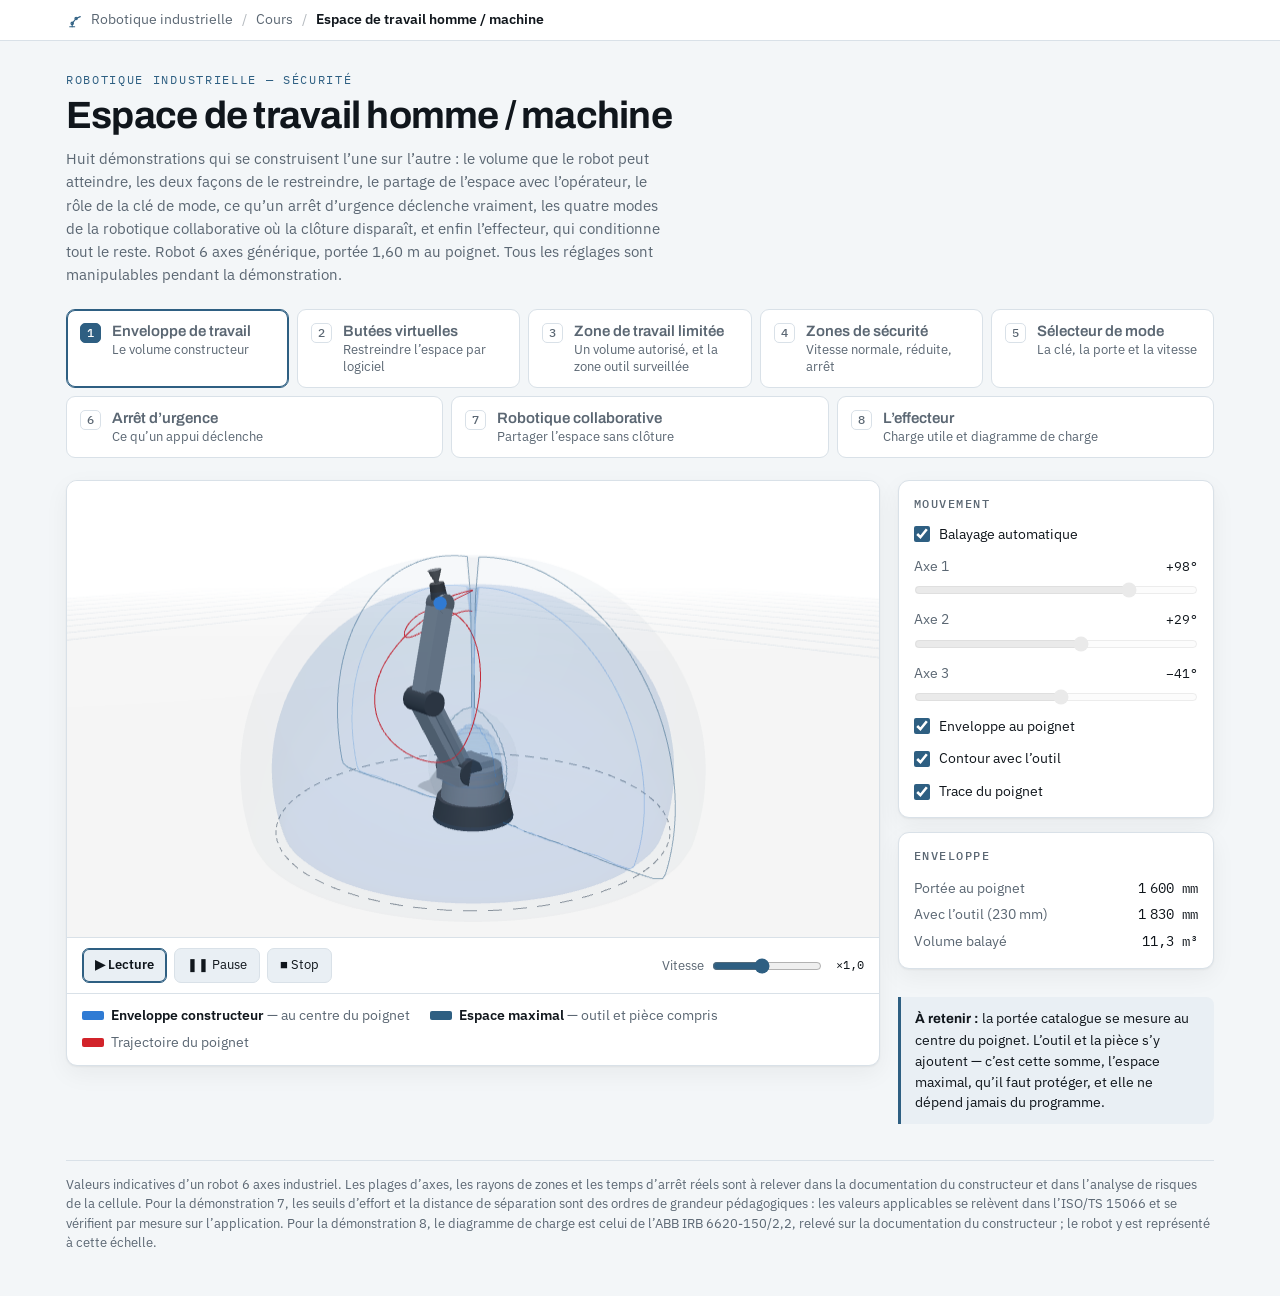
==== commit 916ff62c: "Aligner tout le site sur la palette sobre, fondre la densité dans les chiffres et refaire deux schém" ====
--- a/cours/securite-espace-travail/index.html
+++ b/cours/securite-espace-travail/index.html
@@ -16,21 +16,21 @@
 :root{
   --ground:#F3F6F8; --surface:#FFFFFF; --surface-2:#E9EFF4;
   --ink:#10161C; --muted:#5B6773; --line:#D9E1E8;
-  --accent:#D96A00; --blue:#2F7BD4; --green:#17A05E; --amber:#C87E00; --red:#D2232A;
+  --accent:#2E5F82; --blue:#2F7BD4; --green:#17A05E; --amber:#C87E00; --red:#D2232A;
   --shadow:0 1px 2px rgba(16,22,28,.05),0 8px 24px rgba(16,22,28,.05);
 }
 @media (prefers-color-scheme:dark){
   :root:not([data-theme="light"]){
     --ground:#0D1218; --surface:#151B22; --surface-2:#1D242D;
     --ink:#E8EDF2; --muted:#94A1AE; --line:#29323C;
-    --accent:#FF8C22; --blue:#63A5EF; --green:#33C183; --amber:#F0A93B; --red:#F1564F;
+    --accent:#6AA3C8; --blue:#63A5EF; --green:#33C183; --amber:#F0A93B; --red:#F1564F;
     --shadow:0 1px 2px rgba(0,0,0,.4),0 10px 30px rgba(0,0,0,.35);
   }
 }
 :root[data-theme="dark"]{
   --ground:#0D1218; --surface:#151B22; --surface-2:#1D242D;
   --ink:#E8EDF2; --muted:#94A1AE; --line:#29323C;
-  --accent:#FF8C22; --blue:#63A5EF; --green:#33C183; --amber:#F0A93B; --red:#F1564F;
+  --accent:#6AA3C8; --blue:#63A5EF; --green:#33C183; --amber:#F0A93B; --red:#F1564F;
   --shadow:0 1px 2px rgba(0,0,0,.4),0 10px 30px rgba(0,0,0,.35);
 }
 *{box-sizing:border-box}
@@ -881,8 +881,8 @@
 const SHOULDER_Y = GEO.baseH + GEO.turretH; // 0.45
 
 const COL = {
-  orange: 0xf07c00,
-  orangeDark: 0xc96500,
+  bras: 0x8793a1,
+  brasFonce: 0x6c7987,
   grey: 0x3b4149,
   lightGrey: 0xb9c0c8,
   steel: 0x8b949e,
@@ -1016,7 +1016,7 @@
 
 function buildRobot(THREE) {
   const root = new THREE.Group();
-  const matOrange = new THREE.MeshStandardMaterial({ color: COL.orange, roughness: 0.5, metalness: 0.2 });
+  const matBras = new THREE.MeshStandardMaterial({ color: COL.bras, roughness: 0.5, metalness: 0.2 });
   const matGrey = new THREE.MeshStandardMaterial({ color: COL.grey, roughness: 0.6, metalness: 0.3 });
   const matSteel = new THREE.MeshStandardMaterial({ color: COL.steel, roughness: 0.4, metalness: 0.6 });
 
@@ -1029,11 +1029,11 @@
   const turret = new THREE.Group();
   turret.position.y = GEO.baseH;
   root.add(turret);
-  const tBody = new THREE.Mesh(new THREE.CylinderGeometry(0.235, 0.27, GEO.turretH, 32), matOrange);
+  const tBody = new THREE.Mesh(new THREE.CylinderGeometry(0.235, 0.27, GEO.turretH, 32), matBras);
   tBody.position.y = GEO.turretH / 2; tBody.castShadow = true;
   turret.add(tBody);
-  const yoke = box(THREE, 0.36, 0.16, 0.30, COL.orange);
-  yoke.material = matOrange;
+  const yoke = box(THREE, 0.36, 0.16, 0.30, COL.bras);
+  yoke.material = matBras;
   yoke.position.set(GEO.a1 * 0.55, GEO.turretH - 0.02, 0);
   turret.add(yoke);
 
@@ -1044,12 +1044,12 @@
   const shoulderPin = new THREE.Mesh(new THREE.CylinderGeometry(0.105, 0.105, 0.34, 28), matGrey);
   shoulderPin.rotation.x = Math.PI / 2; shoulderPin.castShadow = true;
   upper.add(shoulderPin);
-  const arm = box(THREE, 0.155, GEO.L2, 0.20, COL.orange);
-  arm.material = matOrange;
+  const arm = box(THREE, 0.155, GEO.L2, 0.20, COL.bras);
+  arm.material = matBras;
   arm.position.y = GEO.L2 / 2;
   upper.add(arm);
-  const armRib = box(THREE, 0.05, GEO.L2 * 0.8, 0.245, COL.orangeDark);
-  armRib.material = new THREE.MeshStandardMaterial({ color: COL.orangeDark, roughness: 0.6 });
+  const armRib = box(THREE, 0.05, GEO.L2 * 0.8, 0.245, COL.brasFonce);
+  armRib.material = new THREE.MeshStandardMaterial({ color: COL.brasFonce, roughness: 0.6 });
   armRib.position.y = GEO.L2 / 2;
   upper.add(armRib);
 
@@ -1060,8 +1060,8 @@
   const elbowPin = new THREE.Mesh(new THREE.CylinderGeometry(0.095, 0.095, 0.28, 28), matGrey);
   elbowPin.rotation.x = Math.PI / 2; elbowPin.castShadow = true;
   fore.add(elbowPin);
-  const fa = box(THREE, 0.135, GEO.L3 - 0.03, 0.165, COL.orange);
-  fa.material = matOrange;
+  const fa = box(THREE, 0.135, GEO.L3 - 0.03, 0.165, COL.bras);
+  fa.material = matBras;
   fa.position.y = (GEO.L3 - 0.03) / 2;
   fore.add(fa);
 
@@ -1273,7 +1273,7 @@
   scene.add(S.env);
 
   // contour de l'espace maximal : l'outil (et la pièce) s'ajoutent à l'enveloppe
-  S.envTool = buildEnvelope(THREE, LIMITS, 0xd96a00, 0.03, TOOL_EXT);
+  S.envTool = buildEnvelope(THREE, LIMITS, 0x2e5f82, 0.03, TOOL_EXT);
   scene.add(S.envTool);
 
   // trace du centre du poignet
@@ -1739,12 +1739,12 @@
 
   // volume de l'outil
   const toolBall = new THREE.Mesh(new THREE.SphereGeometry(TOOL_R, 24, 18),
-    new THREE.MeshStandardMaterial({ color: 0xd96a00, transparent: true, opacity: 0.3,
+    new THREE.MeshStandardMaterial({ color: 0x2e5f82, transparent: true, opacity: 0.3,
       depthWrite: false, roughness: 0.8 }));
   scene.add(toolBall);
   const toolWire = new THREE.LineSegments(
     new THREE.EdgesGeometry(new THREE.SphereGeometry(TOOL_R, 12, 8)),
-    new THREE.LineBasicMaterial({ color: 0xd96a00, transparent: true, opacity: 0.5 }));
+    new THREE.LineBasicMaterial({ color: 0x2e5f82, transparent: true, opacity: 0.5 }));
   scene.add(toolWire);
   S.toolBall = toolBall; S.toolWire = toolWire;
 
@@ -2042,7 +2042,7 @@
   pend.add(pLamp);
   // gâchette de validation, au dos du boîtier
   const pTrig = new THREE.Mesh(new THREE.BoxGeometry(0.055, 0.11, 0.025),
-    new THREE.MeshStandardMaterial({ color: 0xd96a00, roughness: 0.5 }));
+    new THREE.MeshStandardMaterial({ color: 0x2e5f82, roughness: 0.5 }));
   pTrig.position.set(-0.125, 0.02, -0.012);
   pend.add(pTrig);
   S.pend = pend; S.pLamp = pLamp; S.pTrig = pTrig;
@@ -2108,7 +2108,7 @@
     S.pend.visible = c.key > 0.4;
     S.pLamp.material.color.setHex(c.tenue ? 0x17a05e : 0xd2232a);
     S.pTrig.position.x = c.tenue ? -0.112 : -0.138;
-    S.pTrig.material.color.setHex(c.tenue ? 0xd96a00 : 0x8b949e);
+    S.pTrig.material.color.setHex(c.tenue ? 0x2e5f82 : 0x8b949e);
 
     // vitesse intégrée depuis le début de la boucle
     let ph = 0;
@@ -2309,7 +2309,7 @@
 
     const env = buildEnvelope(THREE, LIMITS, 0x2f7bd4, 0.085);
     V.scene.add(env);
-    const envTool = buildEnvelope(THREE, LIMITS, 0xd96a00, 0.02, TOOL_EXT);
+    const envTool = buildEnvelope(THREE, LIMITS, 0x2e5f82, 0.02, TOOL_EXT);
     envTool.userData.materials[1].opacity = 0.5;
     V.scene.add(envTool);
     const wristDot = new THREE.Mesh(new THREE.SphereGeometry(0.05, 18, 14),
@@ -2682,12 +2682,12 @@
     tcpDot.renderOrder = 12;
     V.scene.add(tcpDot);
     const ball = new THREE.Mesh(new THREE.SphereGeometry(TOOL_R, 24, 18),
-      new THREE.MeshStandardMaterial({ color: 0xd96a00, transparent: true, opacity: 0.3,
+      new THREE.MeshStandardMaterial({ color: 0x2e5f82, transparent: true, opacity: 0.3,
         depthWrite: false, roughness: 0.8 }));
     V.scene.add(ball);
     const wire = new THREE.LineSegments(
       new THREE.EdgesGeometry(new THREE.SphereGeometry(TOOL_R, 12, 8)),
-      new THREE.LineBasicMaterial({ color: 0xd96a00, transparent: true, opacity: 0.5 }));
+      new THREE.LineBasicMaterial({ color: 0x2e5f82, transparent: true, opacity: 0.5 }));
     V.scene.add(wire);
 
     // paroi atteinte : surface + contour rouge, pour voir tout de suite laquelle bloque
@@ -3069,7 +3069,7 @@
       new THREE.MeshBasicMaterial({ color: 0x17a05e }));
     pLamp.position.set(0, -0.09, 0.034); pend.add(pLamp);
     const pTrig = new THREE.Mesh(new THREE.BoxGeometry(0.055, 0.11, 0.025),
-      new THREE.MeshStandardMaterial({ color: 0xd96a00, roughness: 0.5 }));
+      new THREE.MeshStandardMaterial({ color: 0x2e5f82, roughness: 0.5 }));
     pTrig.position.set(-0.125, 0.02, -0.012); pend.add(pTrig);
 
     const P_EXT = new THREE.Vector3(1.95, 0, 3.35);
@@ -3159,7 +3159,7 @@
       // 0 relâchée (sortie), 1 intermédiaire, 2 enfoncée à fond
       const tx = [-0.142, -0.116, -0.098][st.gpos];
       pTrig.position.x += (tx - pTrig.position.x) * Math.min(1, dt * 14);
-      pTrig.material.color.setHex(okGac ? 0xd96a00 : 0x8b949e);
+      pTrig.material.color.setHex(okGac ? 0x2e5f82 : 0x8b949e);
       const p = P_EXT.clone().lerp(P_IN, A.pos);
       op.root.position.copy(p);
       op.root.rotation.y = Math.atan2(p.x, p.z);
@@ -3531,9 +3531,9 @@
     const cdg = new THREE.Group();
     tool.add(cdg);
     const cdgBall = new THREE.Mesh(new THREE.SphereGeometry(0.026, 18, 14),
-      new THREE.MeshBasicMaterial({ color: 0xd96a00, depthTest: false, depthWrite: false }));
+      new THREE.MeshBasicMaterial({ color: 0x2e5f82, depthTest: false, depthWrite: false }));
     cdgBall.renderOrder = 14; cdg.add(cdgBall);
-    const crossMat = new THREE.MeshBasicMaterial({ color: 0xd96a00, depthTest: false, depthWrite: false });
+    const crossMat = new THREE.MeshBasicMaterial({ color: 0x2e5f82, depthTest: false, depthWrite: false });
     [[0, 0, 0], [0, 0, Math.PI / 2], [Math.PI / 2, 0, 0]].forEach((r) => {
       const c = new THREE.Mesh(new THREE.CylinderGeometry(0.005, 0.005, 0.095, 8), crossMat);
       c.rotation.set(r[0], r[1], r[2]);
